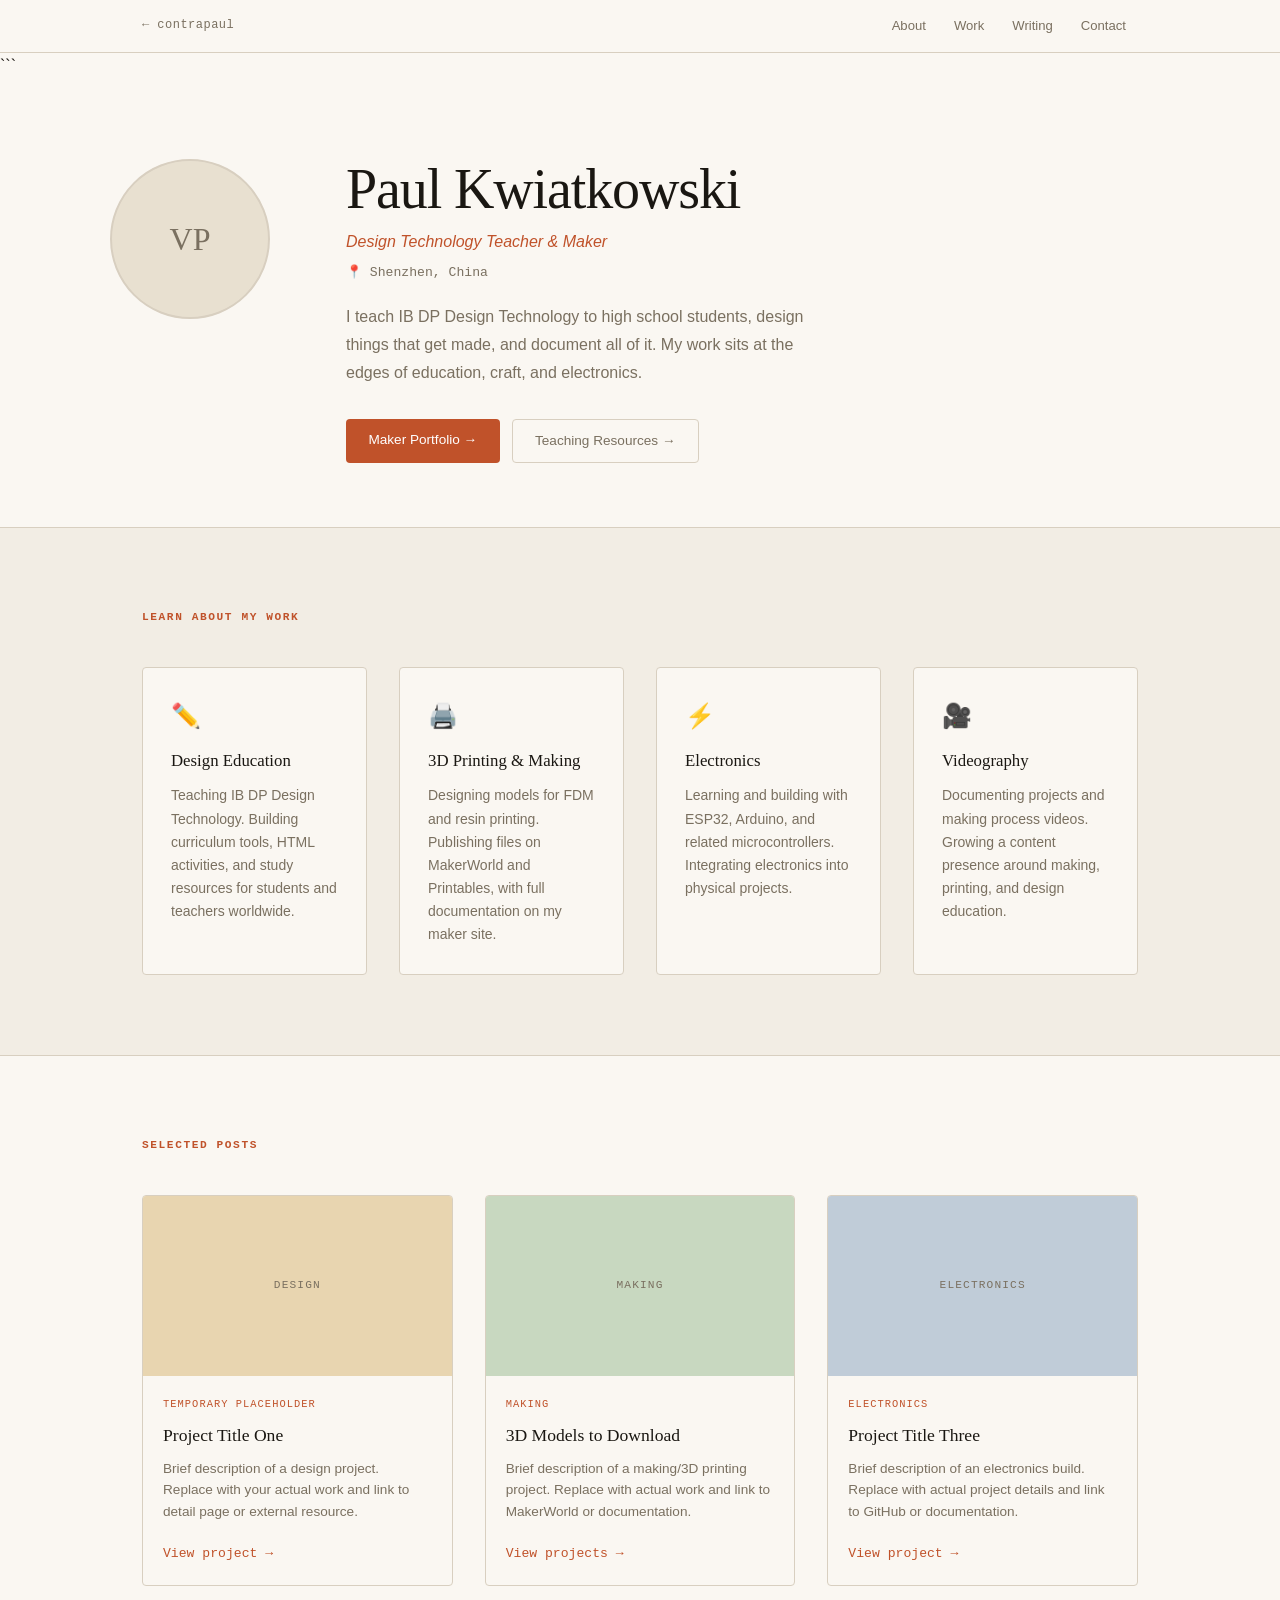
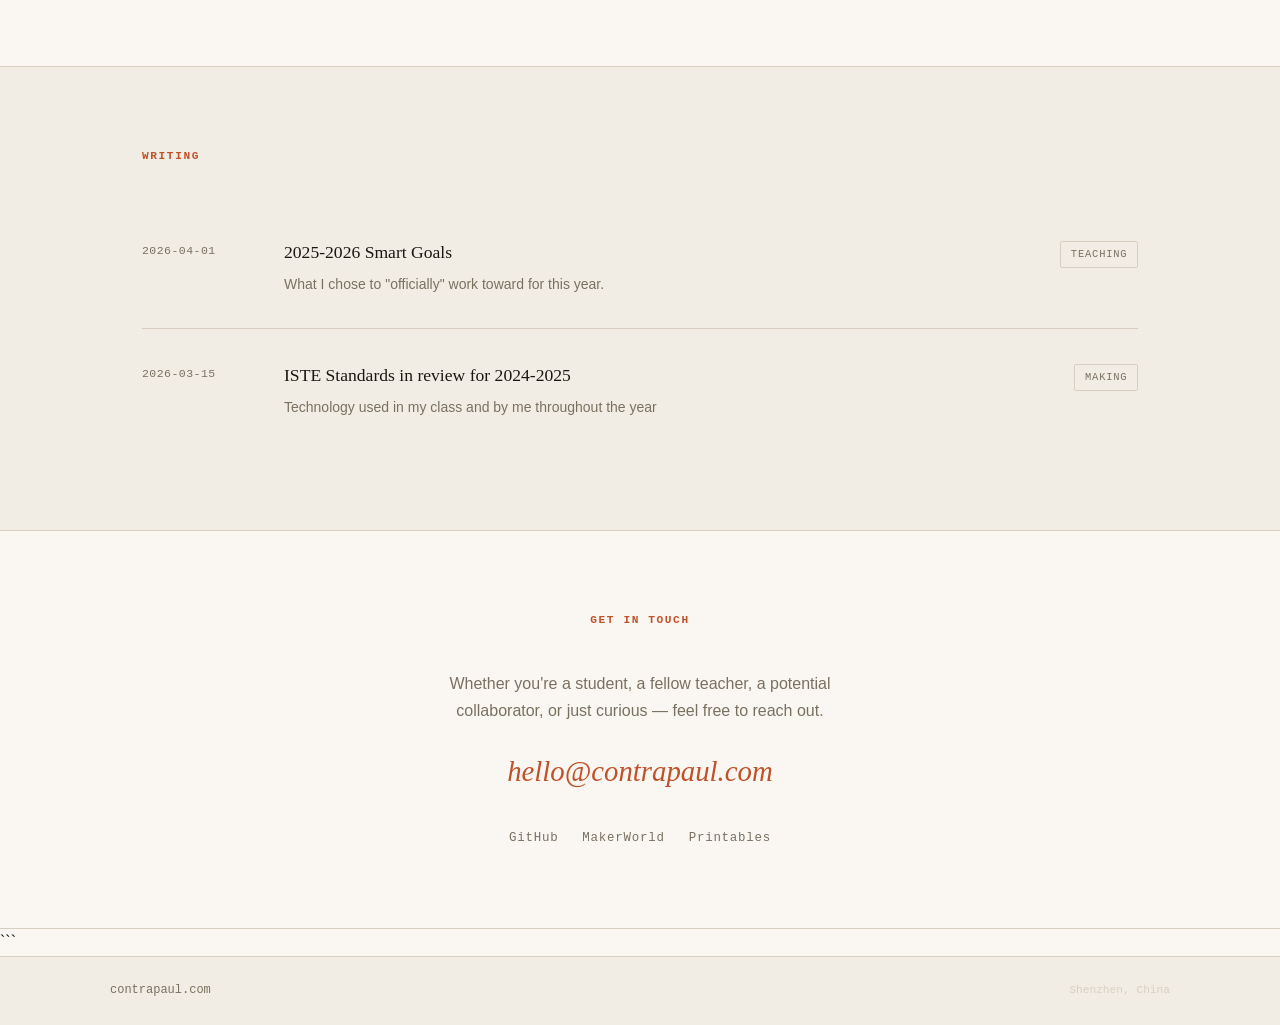
==== index.html @ 7c06db27 "Update index.html" ====
<!DOCTYPE html>
<html lang="en">
<head>
<meta charset="UTF-8">
<meta name="viewport" content="width=device-width, initial-scale=1.0">
<meta name="description" content="Paul Kwiatkowski — Design Technology teacher, designer, maker, and 3D printing creator based in Shenzhen.">
<title>Paul Kwiatkowski</title>
<link rel="stylesheet" href="style.css">
</head>
<body>
<header class="site-header">
<div class="header-inner">
<a href="https://contrapaul.com" class="back-link">← contrapaul</a>
<nav class="nav">
<a href="#about">About</a>
<a href="#work">Work</a>
<a href="#writing">Writing</a>
<a href="#contact">Contact</a>
</nav>
</div>
</header>
<main>
```
<!-- PROFILE HERO -->
<section class="hero">
<div class="hero-inner">
<div class="profile-block">
<div class="profile-image-wrap">
<div class="profile-image-placeholder" aria-label="Profile photo">VP</div>
</div>
<div class="profile-text">
<h1 class="name">Paul Kwiatkowski</h1>
<p class="tagline">Design Technology Teacher &amp; Maker</p>
<p class="location">📍 Shenzhen, China</p>
<p class="bio-short">
         I teach IB DP Design Technology to high school students, design things that get made,
         and document all of it. My work sits at the edges of education, craft, and electronics.
</p>
<div class="profile-links">
<a href="https://contrapaul.com/make" class="btn-primary">Maker Portfolio →</a>
<a href="https://contrapaul.com/edu" class="btn-secondary">Teaching Resources →</a>
</div>
</div>
</div>
</div>
</section>
<!-- DISCIPLINES -->
<section class="disciplines" id="about">
<div class="section-inner">
<h2 class="section-label">Learn about my work</h2>
<div class="disciplines-grid">
<div class="discipline">
<div class="discipline-icon">✏️</div>
<h3>Design Education</h3>
<p>Teaching IB DP Design Technology. Building curriculum tools, HTML activities, and study resources for students and teachers worldwide.</p>
</div>
<div class="discipline">
<div class="discipline-icon">🖨️</div>
<h3>3D Printing & Making</h3>
<p>Designing models for FDM and resin printing. Publishing files on MakerWorld and Printables, with full documentation on my maker site.</p>
</div>
<div class="discipline">
<div class="discipline-icon">⚡</div>
<h3>Electronics</h3>
<p>Learning and building with ESP32, Arduino, and related microcontrollers. Integrating electronics into physical projects.</p>
</div>
<div class="discipline">
<div class="discipline-icon">🎥</div>
<h3>Videography</h3>
<p>Documenting projects and making process videos. Growing a content presence around making, printing, and design education.</p>
</div>
</div>
</div>
</section>
<!-- SELECTED WORK -->
<section class="work" id="work">
<div class="section-inner">
<h2 class="section-label">Selected Posts</h2>
<div class="work-grid">
<article class="work-card">
<div class="work-card-img placeholder-img" style="--c:#e8d5b0">Design</div>
<div class="work-card-body">
<span class="work-tag">Temporary Placeholder</span>
<h3>Project Title One</h3>
<p>Brief description of a design project. Replace with your actual work and link to detail page or external resource.</p>
<a href="#" class="work-link">View project →</a>
</div>
</article>
<article class="work-card">
<div class="work-card-img placeholder-img" style="--c:#c8d8c0">Making</div>
<div class="work-card-body">
<span class="work-tag">Making</span>
<h3>3D Models to Download</h3>
<p>Brief description of a making/3D printing project. Replace with actual work and link to MakerWorld or documentation.</p>
<a href="https://makerworld.com/en/@Contrapaul/upload" class="work-link">View projects →</a>
</div>
</article>
<article class="work-card">
<div class="work-card-img placeholder-img" style="--c:#c0ccd8">Electronics</div>
<div class="work-card-body">
<span class="work-tag">Electronics</span>
<h3>Project Title Three</h3>
<p>Brief description of an electronics build. Replace with actual project details and link to GitHub or documentation.</p>
<a href="#" class="work-link">View project →</a>
</div>
</article>
</div>
</div>
</section>
<!-- WRITING / BLOG -->
<section class="writing" id="writing">
<div class="section-inner">
<h2 class="section-label">Writing</h2>
<div class="writing-list">
<article class="post-row">
<time class="post-date">2026-04-01</time>
<div class="post-body">
<h3><a href="#">2025-2026 Smart Goals</a></h3>
<p>What I chose to "officially" work toward for this year.</p>
</div>
<span class="post-tag">Teaching</span>
</article>
<article class="post-row">
<time class="post-date">2026-03-15</time>
<div class="post-body">
<h3><a href="https://blog.contrapaul.com/posts/ISTE-standards-2024-2025">ISTE Standards in review for 2024-2025</a></h3>
<p>Technology used in my class and by me throughout the year</p>
</div>
<span class="post-tag">Making</span>
</article>
</div>
</div>
</section>
<!-- CONTACT -->
<section class="contact" id="contact">
<div class="section-inner contact-inner">
<h2 class="section-label">Get in Touch</h2>
<p class="contact-text">
     Whether you're a student, a fellow teacher, a potential collaborator, or just curious — feel free to reach out.
</p>
<a href="mailto:hello@contrapaul.com" class="contact-email">hello@contrapaul.com</a>
<div class="contact-links">
<a href="https://github.com/contrapaul/" target="_blank" rel="noopener">GitHub</a>
<a href="https://makerworld.com/en/@Contrapaul/upload" target="_blank" rel="noopener">MakerWorld</a>
<a href="https://www.printables.com/@Contrapaul/models" target="_blank" rel="noopener">Printables</a>
</div>
</div>
</section>
```
</main>
<footer class="site-footer">
<div class="footer-inner">
<a href="https://contrapaul.com" class="footer-home">contrapaul.com</a>
<span class="footer-copy">Shenzhen, China</span>
</div>
</footer>
</body>
</html>
---- style.css ----
/* ============================================
   contrapaul.com — portfolio/about
   Warm editorial light theme. Serif-led.
   ============================================ */

:root {
  --bg:          #faf7f2;
  --surface:     #f2ede4;
  --surface-2:   #e8e0d0;
  --border:      #d8cfc0;
  --text:        #1a1712;
  --muted:       #7a7060;
  --accent:      #c0522a;   /* terracotta */
  --accent-light:#f0e0d8;
  --font-display: Georgia, "Times New Roman", serif;
  --font-body:    "Helvetica Neue", Helvetica, Arial, sans-serif;
  --font-mono:    "Courier New", Courier, monospace;
  --max-w:        1060px;
  --radius:       4px;
  --transition:   180ms ease;
}

*, *::before, *::after { box-sizing: border-box; margin: 0; padding: 0; }

html { font-size: 16px; scroll-behavior: smooth; background: var(--bg); color: var(--text); }

body {
  font-family: var(--font-body);
  line-height: 1.65;
  -webkit-font-smoothing: antialiased;
  display: flex;
  flex-direction: column;
  min-height: 100vh;
}

a { color: var(--accent); text-decoration: none; }
a:hover { text-decoration: underline; }
img { display: block; max-width: 100%; }
main { flex: 1; }

/* --- HEADER --- */
.site-header {
  border-bottom: 1px solid var(--border);
  background: rgba(250, 247, 242, 0.95);
  position: sticky;
  top: 0;
  z-index: 100;
  backdrop-filter: blur(6px);
}

.header-inner {
  max-width: var(--max-w);
  margin: 0 auto;
  padding: 0 2rem;
  height: 52px;
  display: flex;
  align-items: center;
  justify-content: space-between;
}

.back-link {
  font-family: var(--font-mono);
  font-size: 0.75rem;
  color: var(--muted);
  letter-spacing: 0.04em;
  transition: color var(--transition);
}
.back-link:hover { color: var(--accent); text-decoration: none; }

.nav { display: flex; gap: 0.25rem; }
.nav a {
  font-size: 0.82rem;
  padding: 0.3rem 0.75rem;
  color: var(--muted);
  transition: color var(--transition);
  text-decoration: none;
}
.nav a:hover { color: var(--text); }

/* --- HERO / PROFILE --- */
.hero {
  padding: 5rem 2rem 4rem;
  border-bottom: 1px solid var(--border);
}

.hero-inner { max-width: var(--max-w); margin: 0 auto; }

.profile-block {
  display: grid;
  grid-template-columns: 180px 1fr;
  gap: 3.5rem;
  align-items: start;
}

.profile-image-wrap {
  aspect-ratio: 1;
  width: 160px;
}

.profile-image-placeholder {
  width: 160px;
  height: 160px;
  background: var(--surface-2);
  border-radius: 50%;
  display: flex;
  align-items: center;
  justify-content: center;
  font-family: var(--font-display);
  font-size: 2rem;
  color: var(--muted);
  border: 2px solid var(--border);
  /* Replace this element with an <img> tag when you have a photo */
}

.name {
  font-family: var(--font-display);
  font-size: clamp(2.2rem, 5vw, 3.5rem);
  font-weight: 400;
  letter-spacing: -0.02em;
  line-height: 1.1;
  margin-bottom: 0.5rem;
}

.tagline {
  font-size: 1rem;
  color: var(--accent);
  margin-bottom: 0.4rem;
  font-style: italic;
}

.location {
  font-size: 0.82rem;
  color: var(--muted);
  margin-bottom: 1.25rem;
  font-family: var(--font-mono);
}

.bio-short {
  font-size: 1rem;
  color: var(--muted);
  max-width: 55ch;
  line-height: 1.75;
  margin-bottom: 2rem;
}

.profile-links { display: flex; gap: 0.75rem; flex-wrap: wrap; }

.btn-primary {
  display: inline-block;
  padding: 0.6rem 1.4rem;
  background: var(--accent);
  color: #fff;
  font-size: 0.85rem;
  border-radius: var(--radius);
  transition: background var(--transition);
  text-decoration: none;
}
.btn-primary:hover { background: #a04020; text-decoration: none; }

.btn-secondary {
  display: inline-block;
  padding: 0.6rem 1.4rem;
  border: 1px solid var(--border);
  color: var(--muted);
  font-size: 0.85rem;
  border-radius: var(--radius);
  transition: border-color var(--transition), color var(--transition);
  text-decoration: none;
}
.btn-secondary:hover { border-color: var(--accent); color: var(--accent); text-decoration: none; }

/* --- SHARED SECTION STYLES --- */
.section-inner {
  max-width: var(--max-w);
  margin: 0 auto;
  padding: 5rem 2rem;
}

.section-label {
  font-family: var(--font-mono);
  font-size: 0.7rem;
  letter-spacing: 0.14em;
  text-transform: uppercase;
  color: var(--accent);
  margin-bottom: 2.5rem;
}

/* --- DISCIPLINES --- */
.disciplines { background: var(--surface); border-bottom: 1px solid var(--border); }

.disciplines-grid {
  display: grid;
  grid-template-columns: repeat(auto-fill, minmax(220px, 1fr));
  gap: 2rem;
}

.discipline {
  padding: 1.75rem;
  background: var(--bg);
  border: 1px solid var(--border);
  border-radius: var(--radius);
  transition: border-color var(--transition);
}
.discipline:hover { border-color: var(--accent); }

.discipline-icon { font-size: 1.5rem; margin-bottom: 0.75rem; }

.discipline h3 {
  font-family: var(--font-display);
  font-size: 1.05rem;
  font-weight: 400;
  margin-bottom: 0.6rem;
  color: var(--text);
}

.discipline p { font-size: 0.875rem; color: var(--muted); line-height: 1.65; }

/* --- WORK --- */
.work { border-bottom: 1px solid var(--border); }

.work-grid {
  display: grid;
  grid-template-columns: repeat(auto-fill, minmax(280px, 1fr));
  gap: 2rem;
}

.work-card {
  border: 1px solid var(--border);
  border-radius: var(--radius);
  overflow: hidden;
  transition: border-color var(--transition), transform var(--transition);
}
.work-card:hover { border-color: var(--accent); transform: translateY(-2px); }

.placeholder-img {
  height: 180px;
  background: var(--c, var(--surface));
  display: flex;
  align-items: center;
  justify-content: center;
  font-family: var(--font-mono);
  font-size: 0.7rem;
  letter-spacing: 0.1em;
  text-transform: uppercase;
  color: var(--muted);
  /* Replace with <img> when you have actual project images */
}

.work-card-body { padding: 1.25rem; }

.work-tag {
  font-family: var(--font-mono);
  font-size: 0.65rem;
  letter-spacing: 0.1em;
  text-transform: uppercase;
  color: var(--accent);
  display: block;
  margin-bottom: 0.5rem;
}

.work-card-body h3 {
  font-family: var(--font-display);
  font-size: 1.1rem;
  font-weight: 400;
  margin-bottom: 0.5rem;
}

.work-card-body p { font-size: 0.85rem; color: var(--muted); line-height: 1.6; margin-bottom: 1rem; }

.work-link {
  font-size: 0.82rem;
  color: var(--accent);
  font-family: var(--font-mono);
}

/* --- WRITING --- */
.writing { background: var(--surface); border-bottom: 1px solid var(--border); }

.writing-list { display: flex; flex-direction: column; gap: 0; }

.post-row {
  display: grid;
  grid-template-columns: 110px 1fr auto;
  gap: 2rem;
  align-items: start;
  padding: 2rem 0;
  border-bottom: 1px solid var(--border);
}
.post-row:last-child { border-bottom: none; }

.post-date {
  font-family: var(--font-mono);
  font-size: 0.72rem;
  color: var(--muted);
  letter-spacing: 0.04em;
  padding-top: 0.2rem;
}

.post-body h3 {
  font-family: var(--font-display);
  font-size: 1.1rem;
  font-weight: 400;
  margin-bottom: 0.4rem;
}
.post-body h3 a { color: var(--text); }
.post-body h3 a:hover { color: var(--accent); text-decoration: none; }

.post-body p { font-size: 0.875rem; color: var(--muted); line-height: 1.6; }

.post-tag {
  font-family: var(--font-mono);
  font-size: 0.65rem;
  letter-spacing: 0.08em;
  text-transform: uppercase;
  padding: 0.25rem 0.6rem;
  border: 1px solid var(--border);
  border-radius: 2px;
  color: var(--muted);
  white-space: nowrap;
  margin-top: 0.2rem;
}

/* --- CONTACT --- */
.contact { border-bottom: 1px solid var(--border); }
.contact-inner { text-align: center; }

.contact-text {
  font-size: 1rem;
  color: var(--muted);
  max-width: 50ch;
  margin: 0 auto 1.5rem;
  line-height: 1.7;
}

.contact-email {
  display: block;
  font-family: var(--font-display);
  font-size: clamp(1.2rem, 3vw, 1.8rem);
  color: var(--accent);
  margin-bottom: 2rem;
  font-style: italic;
}
.contact-email:hover { text-decoration: underline; }

.contact-links { display: flex; justify-content: center; gap: 1.5rem; }
.contact-links a {
  font-family: var(--font-mono);
  font-size: 0.78rem;
  letter-spacing: 0.06em;
  color: var(--muted);
  transition: color var(--transition);
  text-decoration: none;
}
.contact-links a:hover { color: var(--accent); }

/* --- FOOTER --- */
.site-footer {
  padding: 1.5rem 2rem;
  border-top: 1px solid var(--border);
  background: var(--surface);
}
.footer-inner {
  max-width: var(--max-w);
  margin: 0 auto;
  display: flex;
  justify-content: space-between;
  align-items: center;
}
.footer-home {
  font-family: var(--font-mono);
  font-size: 0.75rem;
  color: var(--muted);
  text-decoration: none;
}
.footer-home:hover { color: var(--accent); }
.footer-copy {
  font-family: var(--font-mono);
  font-size: 0.7rem;
  color: var(--border);
}

/* --- RESPONSIVE --- */
@media (max-width: 720px) {
  .profile-block { grid-template-columns: 1fr; gap: 2rem; }
  .profile-image-placeholder { width: 120px; height: 120px; }
  .post-row { grid-template-columns: 1fr; gap: 0.5rem; }
  .post-date { padding-top: 0; }
  .post-tag { display: none; }
}

@media (max-width: 480px) {
  .section-inner { padding: 3rem 1.25rem; }
  .hero { padding: 3rem 1.25rem 3rem; }
  .header-inner { padding: 0 1.25rem; }
  .nav a { padding: 0.3rem 0.4rem; font-size: 0.78rem; }
}
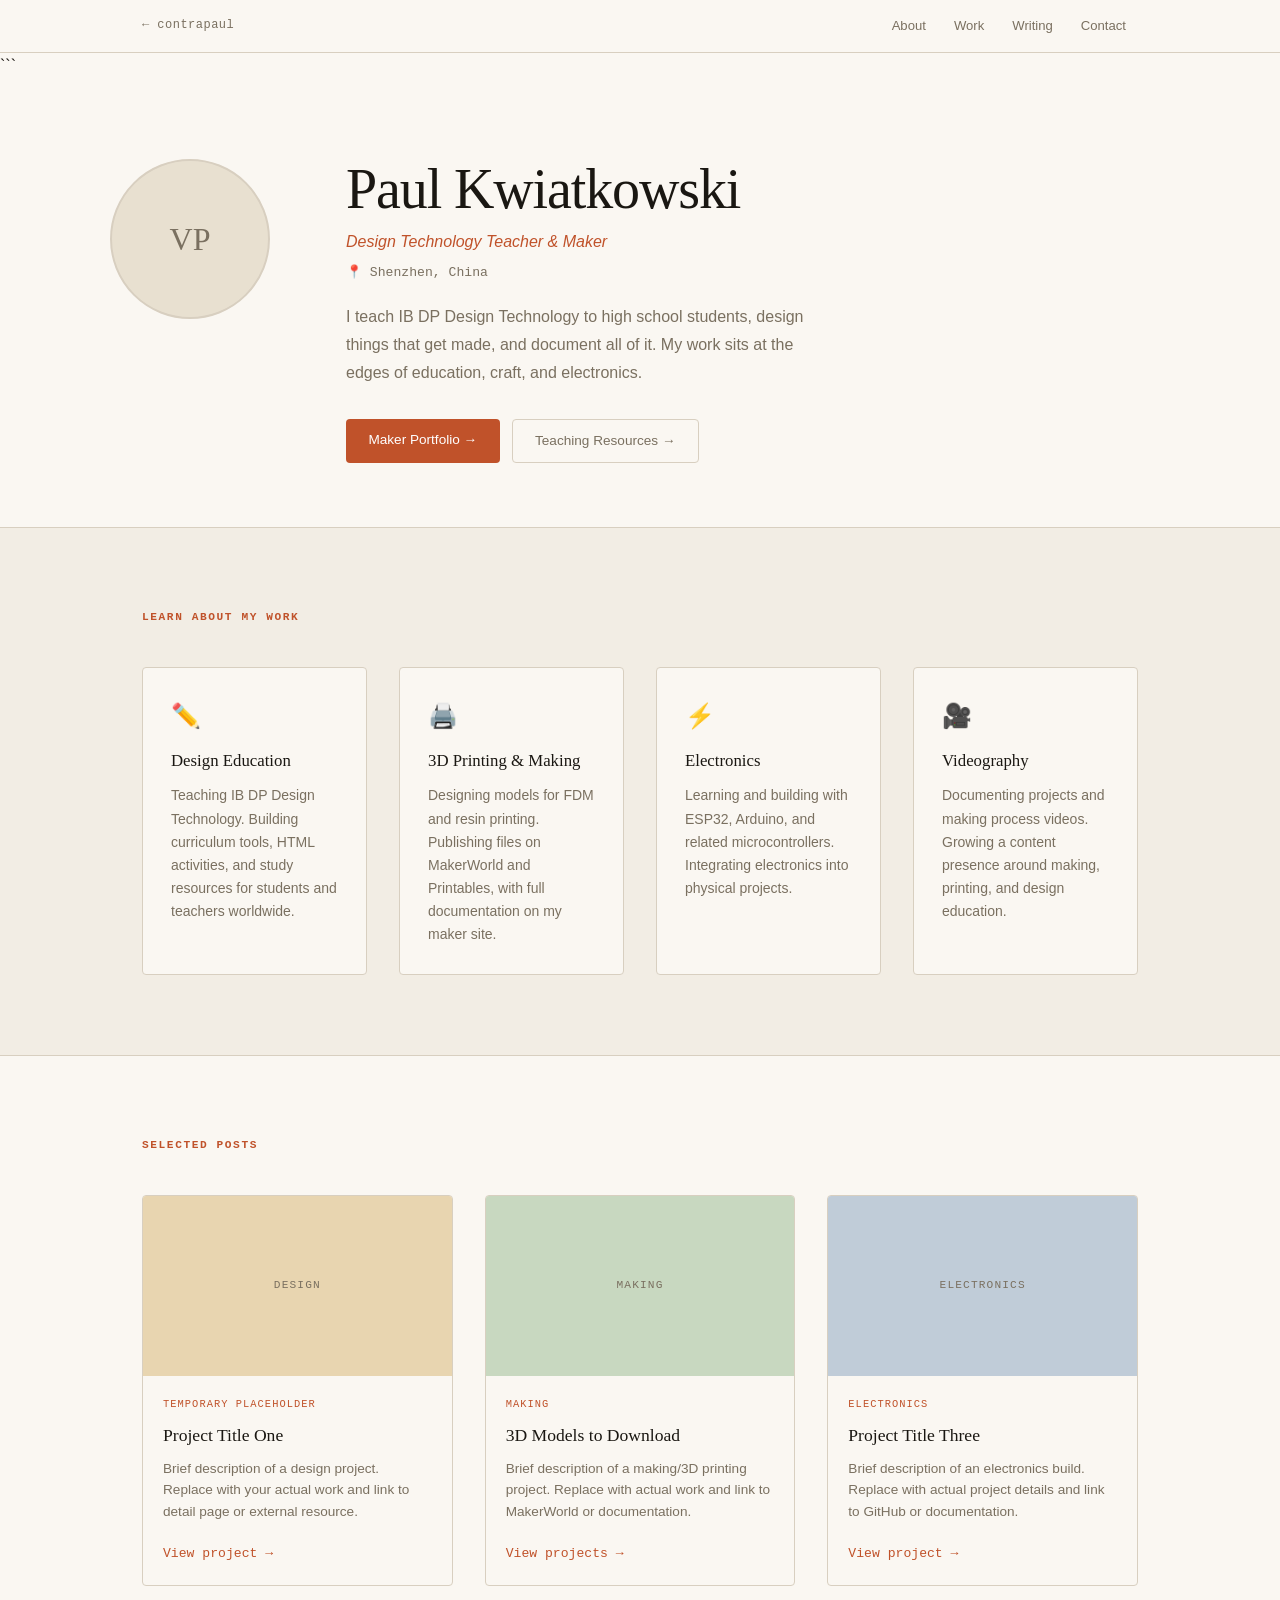
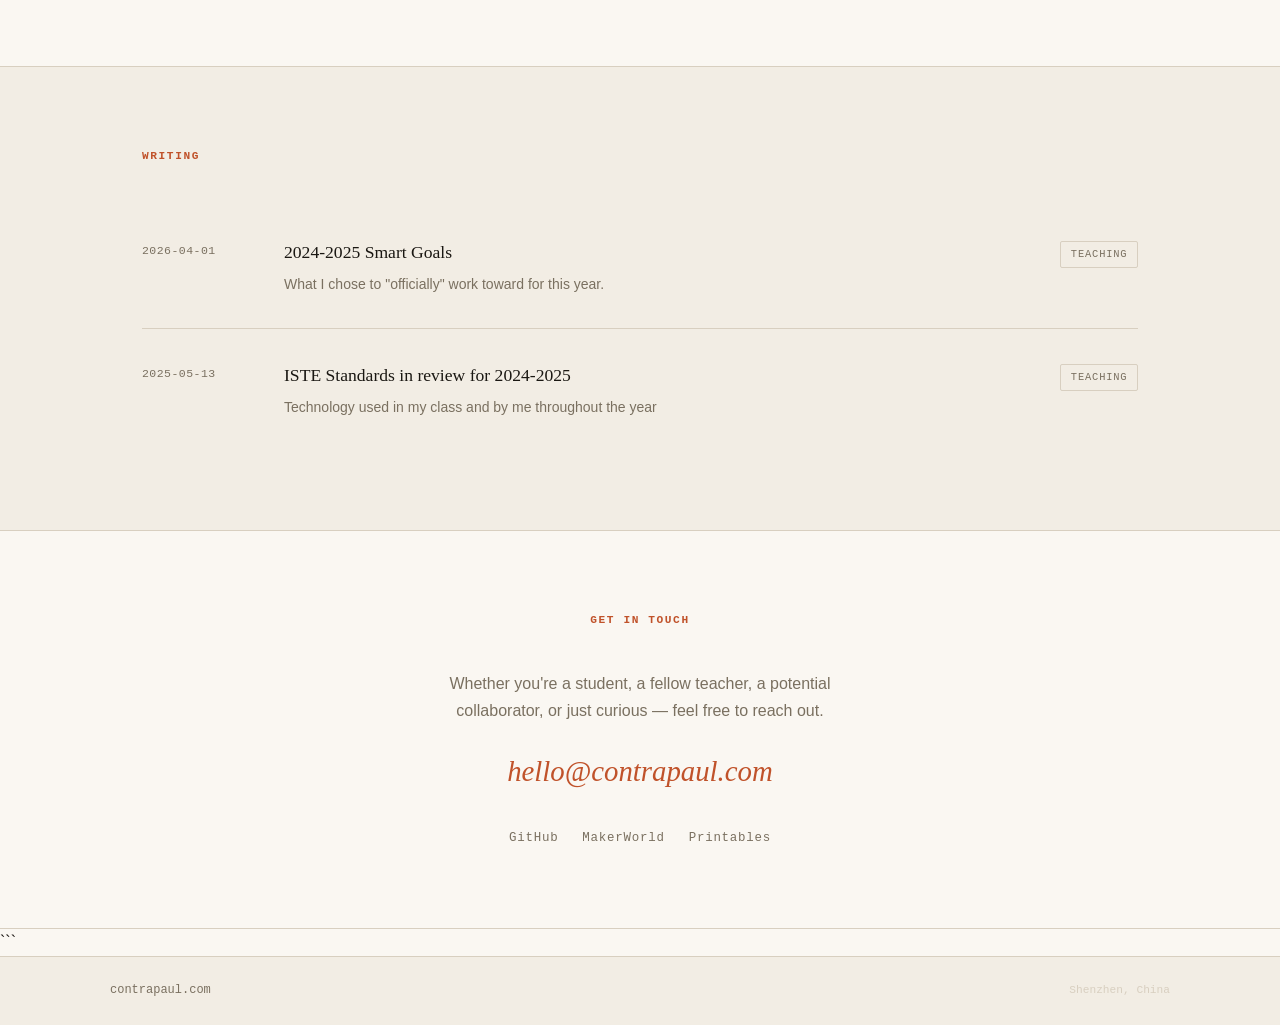
==== commit bc0ba505: "Update index.html" ====
--- a/index.html
+++ b/index.html
@@ -115,18 +115,18 @@
 <article class="post-row">
 <time class="post-date">2026-04-01</time>
 <div class="post-body">
-<h3><a href="#">2025-2026 Smart Goals</a></h3>
+<h3><a href="https://blog.contrapaul.com/posts/2024-2025-smart-goals">2024-2025 Smart Goals</a></h3>
 <p>What I chose to "officially" work toward for this year.</p>
 </div>
 <span class="post-tag">Teaching</span>
 </article>
 <article class="post-row">
-<time class="post-date">2026-03-15</time>
+<time class="post-date">2025-05-13</time>
 <div class="post-body">
 <h3><a href="https://blog.contrapaul.com/posts/ISTE-standards-2024-2025">ISTE Standards in review for 2024-2025</a></h3>
 <p>Technology used in my class and by me throughout the year</p>
 </div>
-<span class="post-tag">Making</span>
+<span class="post-tag">Teaching</span>
 </article>
 </div>
 </div>
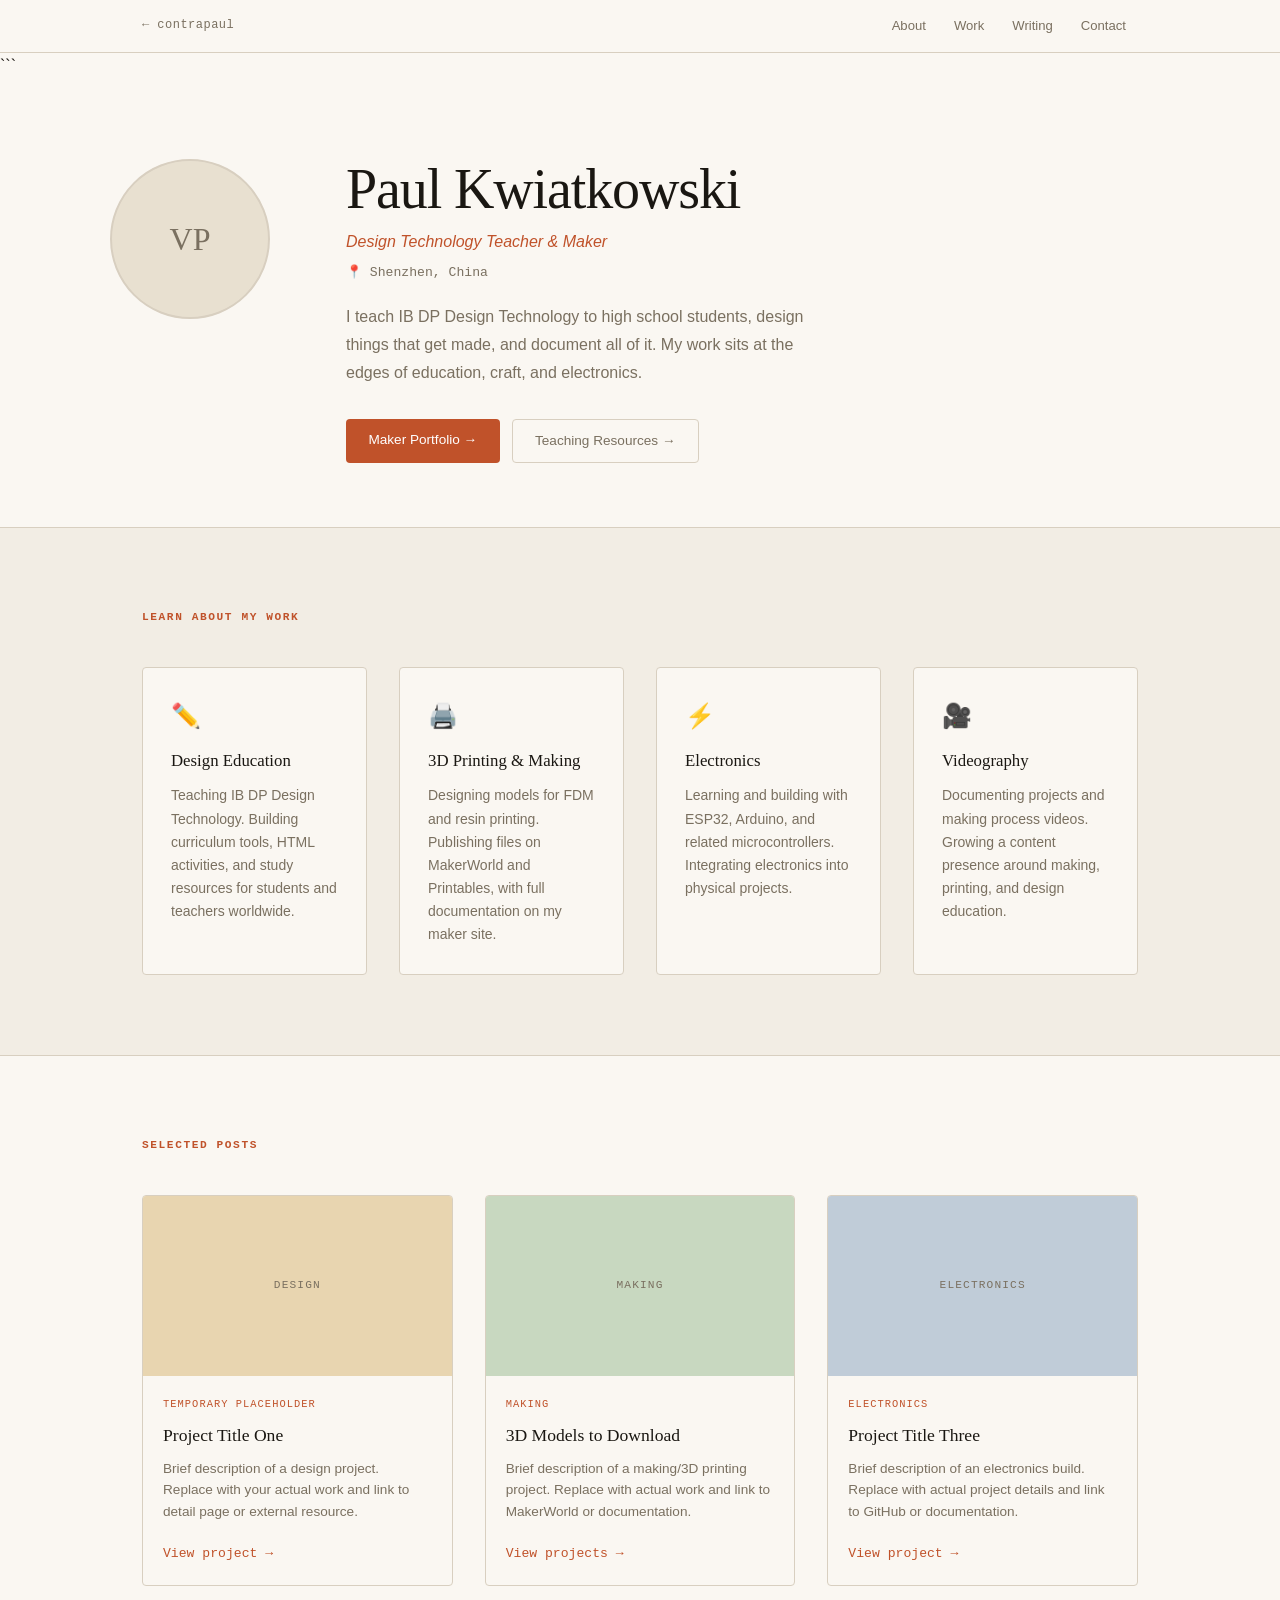
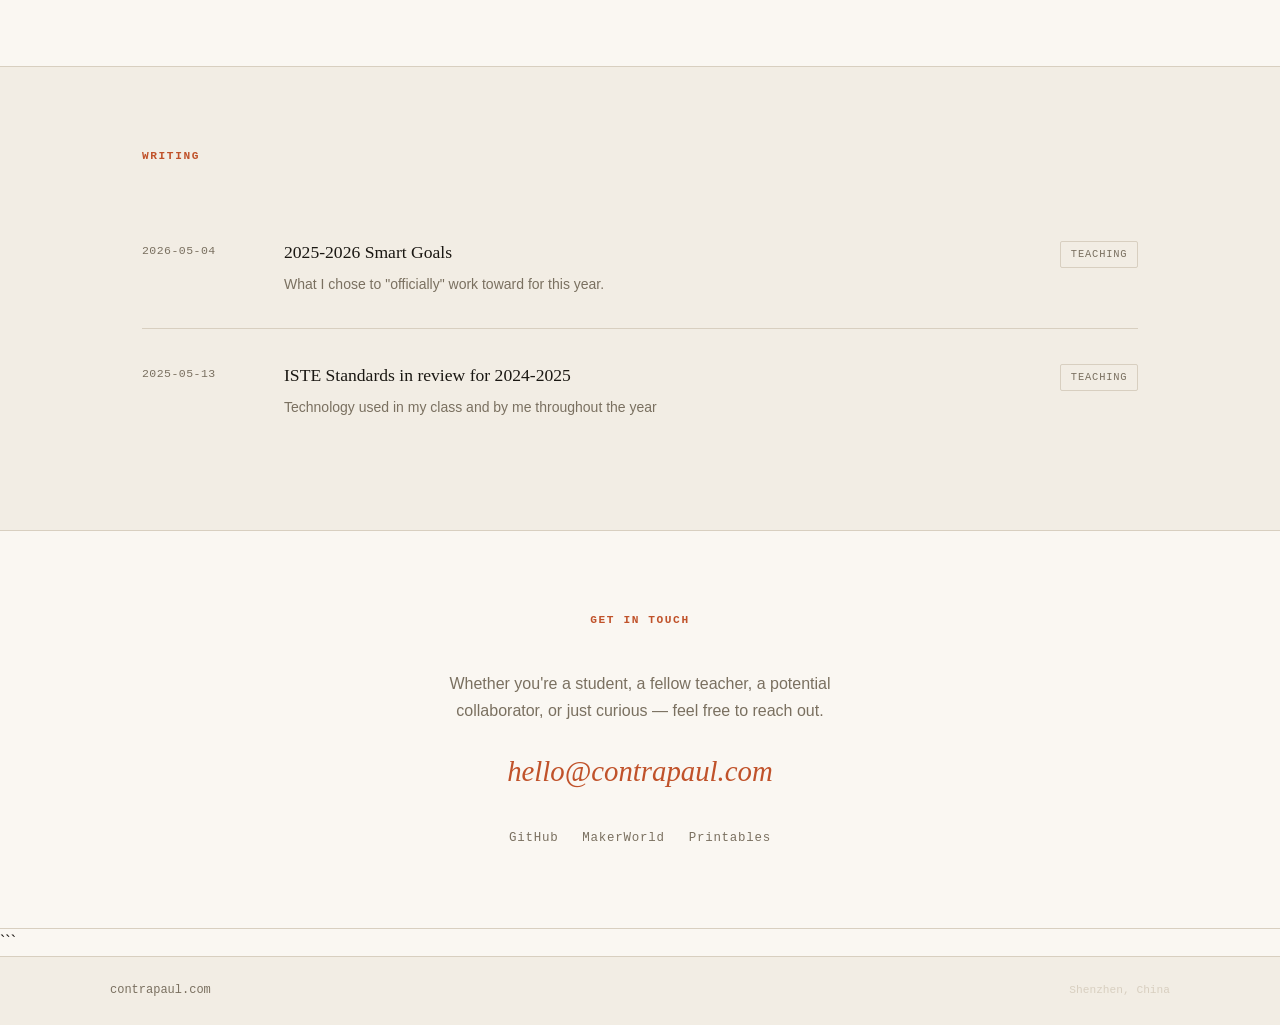
==== commit f44f587e: "Update index.html" ====
--- a/index.html
+++ b/index.html
@@ -113,9 +113,9 @@
 <h2 class="section-label">Writing</h2>
 <div class="writing-list">
 <article class="post-row">
-<time class="post-date">2026-04-01</time>
+<time class="post-date">2026-05-04</time>
 <div class="post-body">
-<h3><a href="https://blog.contrapaul.com/posts/2024-2025-smart-goals">2024-2025 Smart Goals</a></h3>
+<h3><a href="https://blog.contrapaul.com/posts/2025-2026-goals">2025-2026 Smart Goals</a></h3>
 <p>What I chose to "officially" work toward for this year.</p>
 </div>
 <span class="post-tag">Teaching</span>
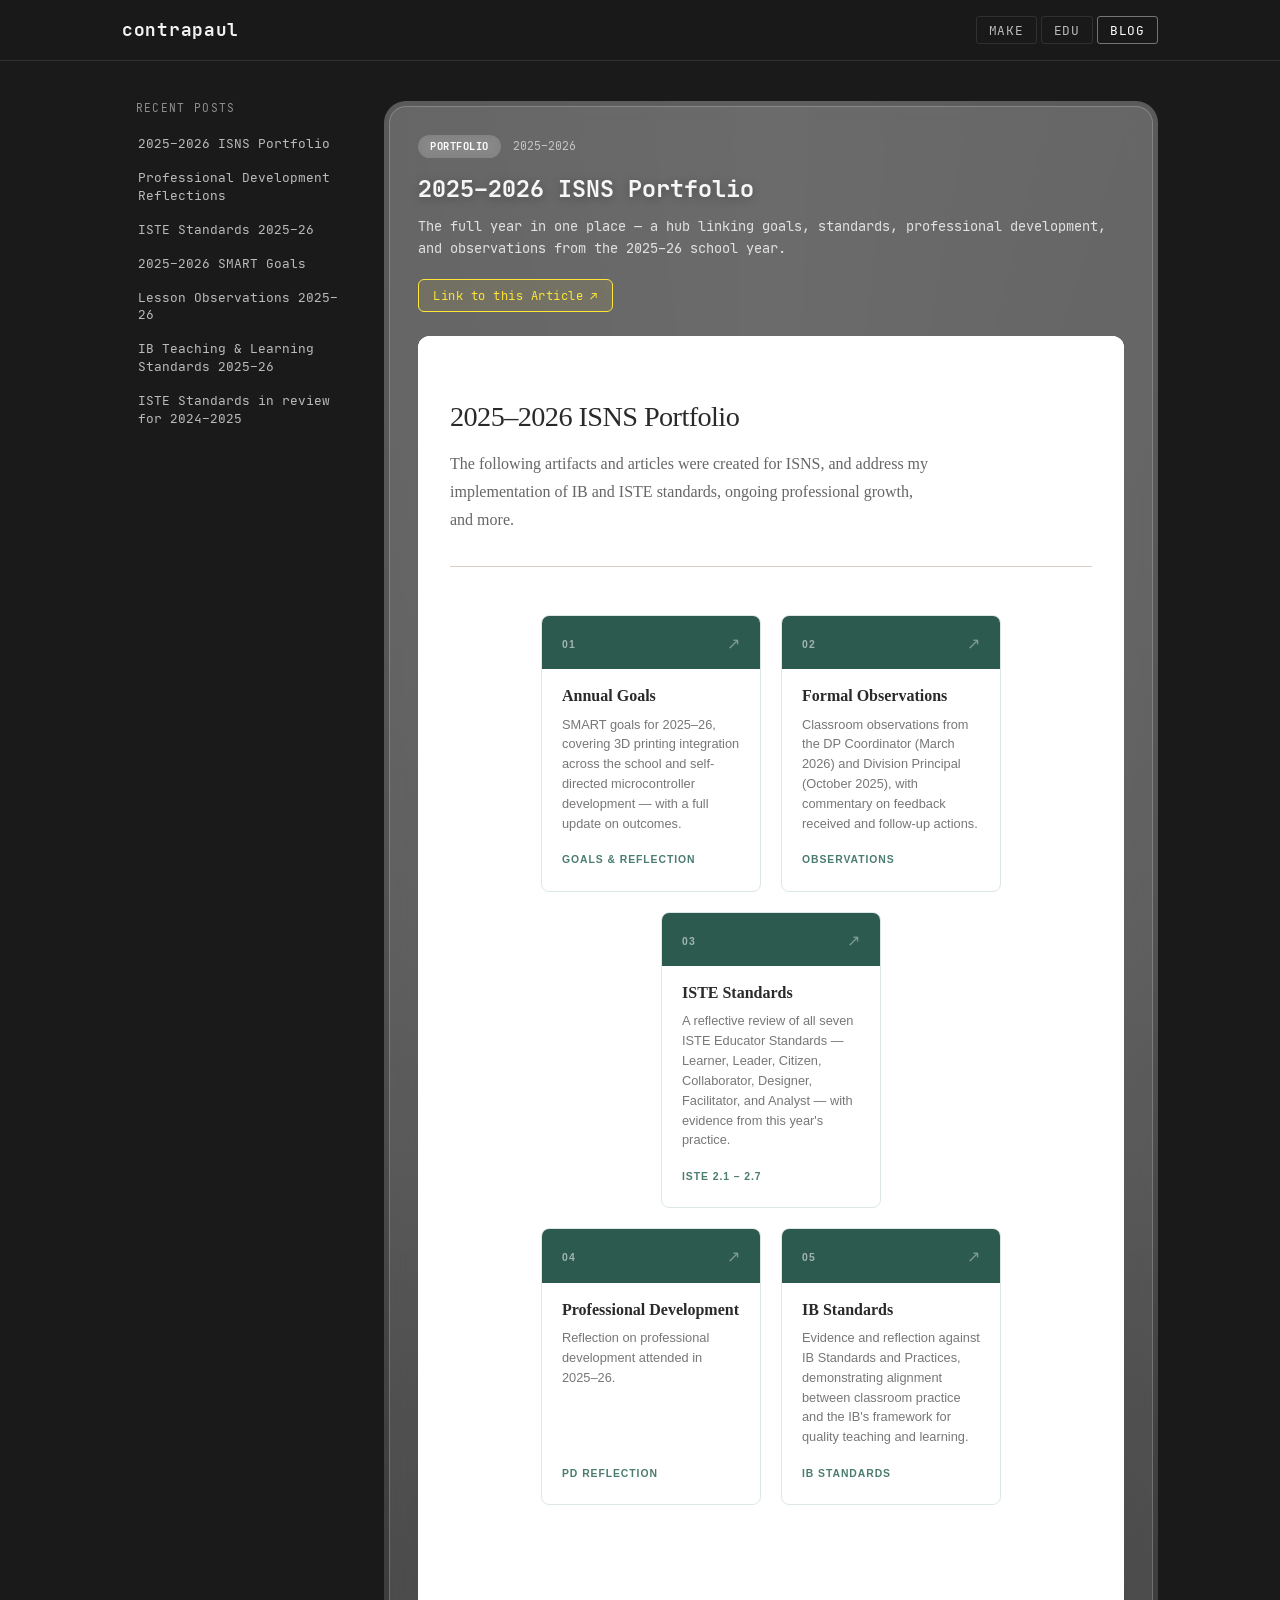
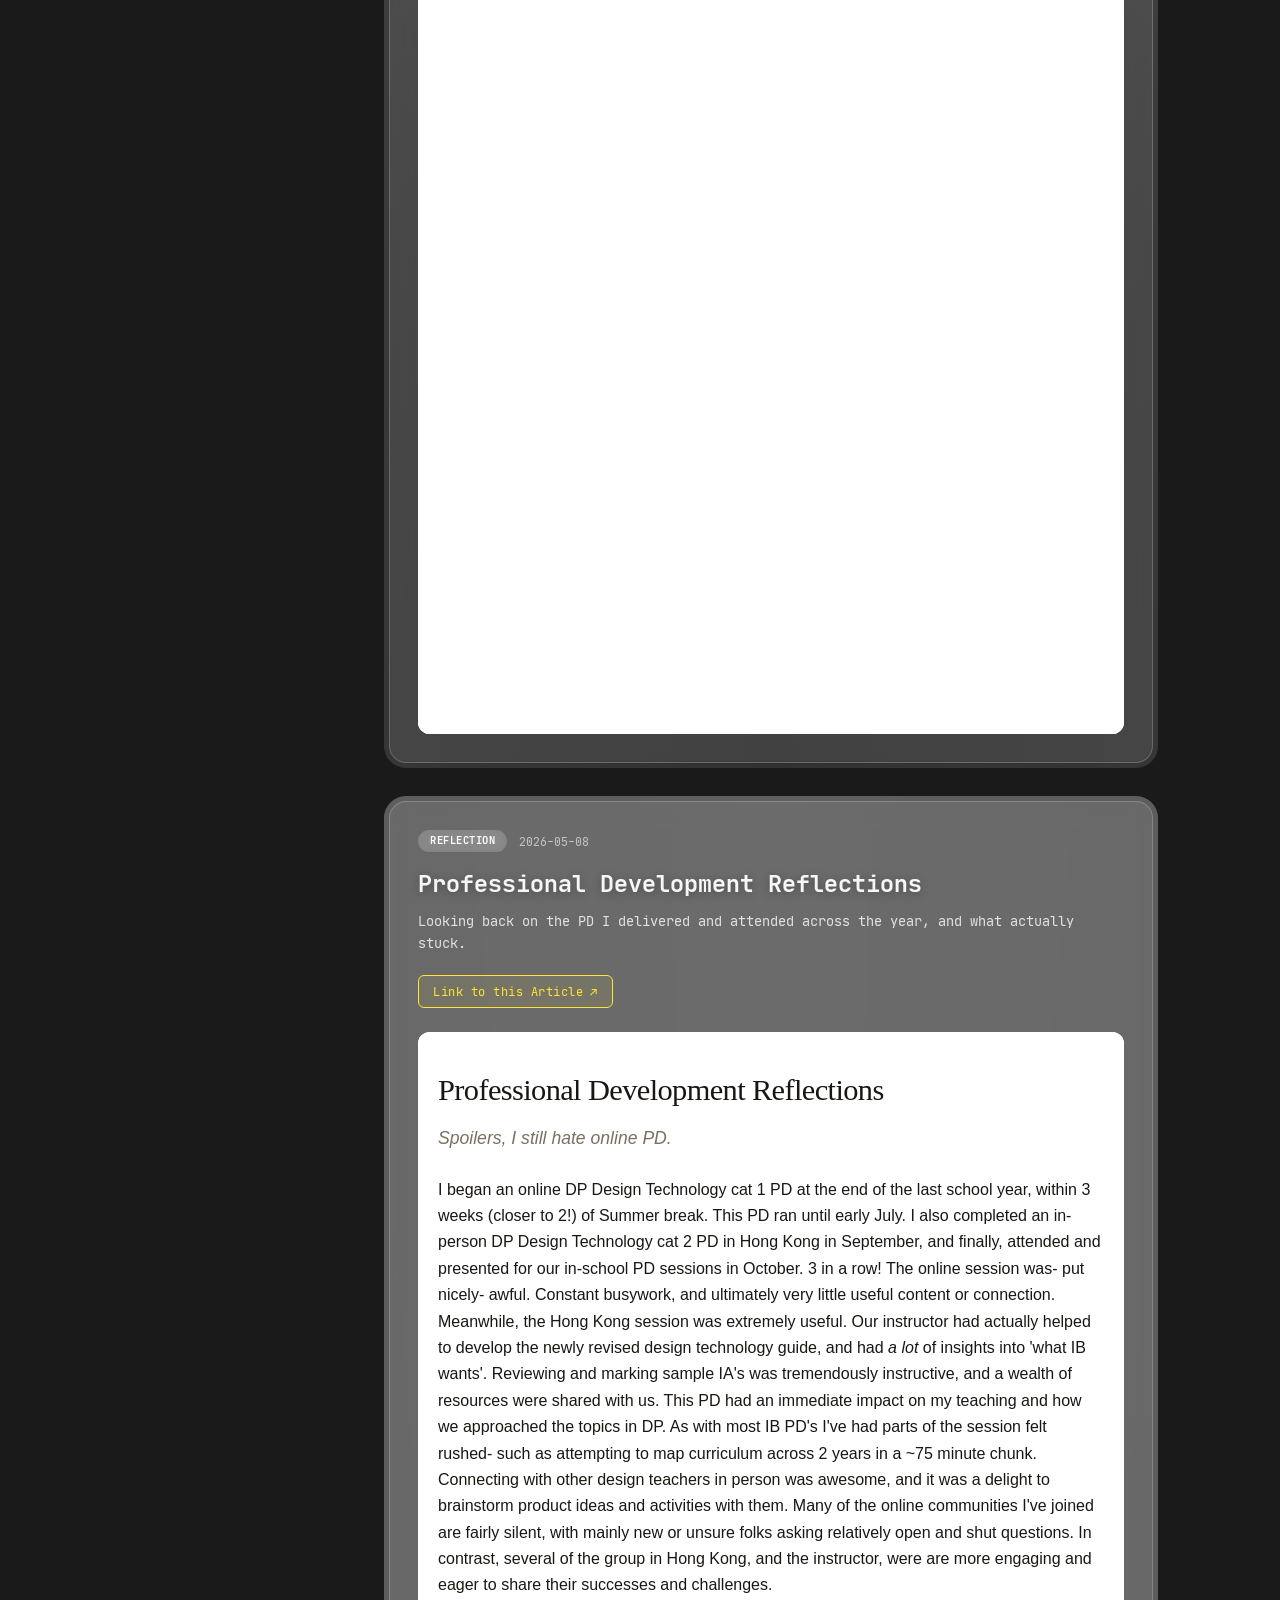
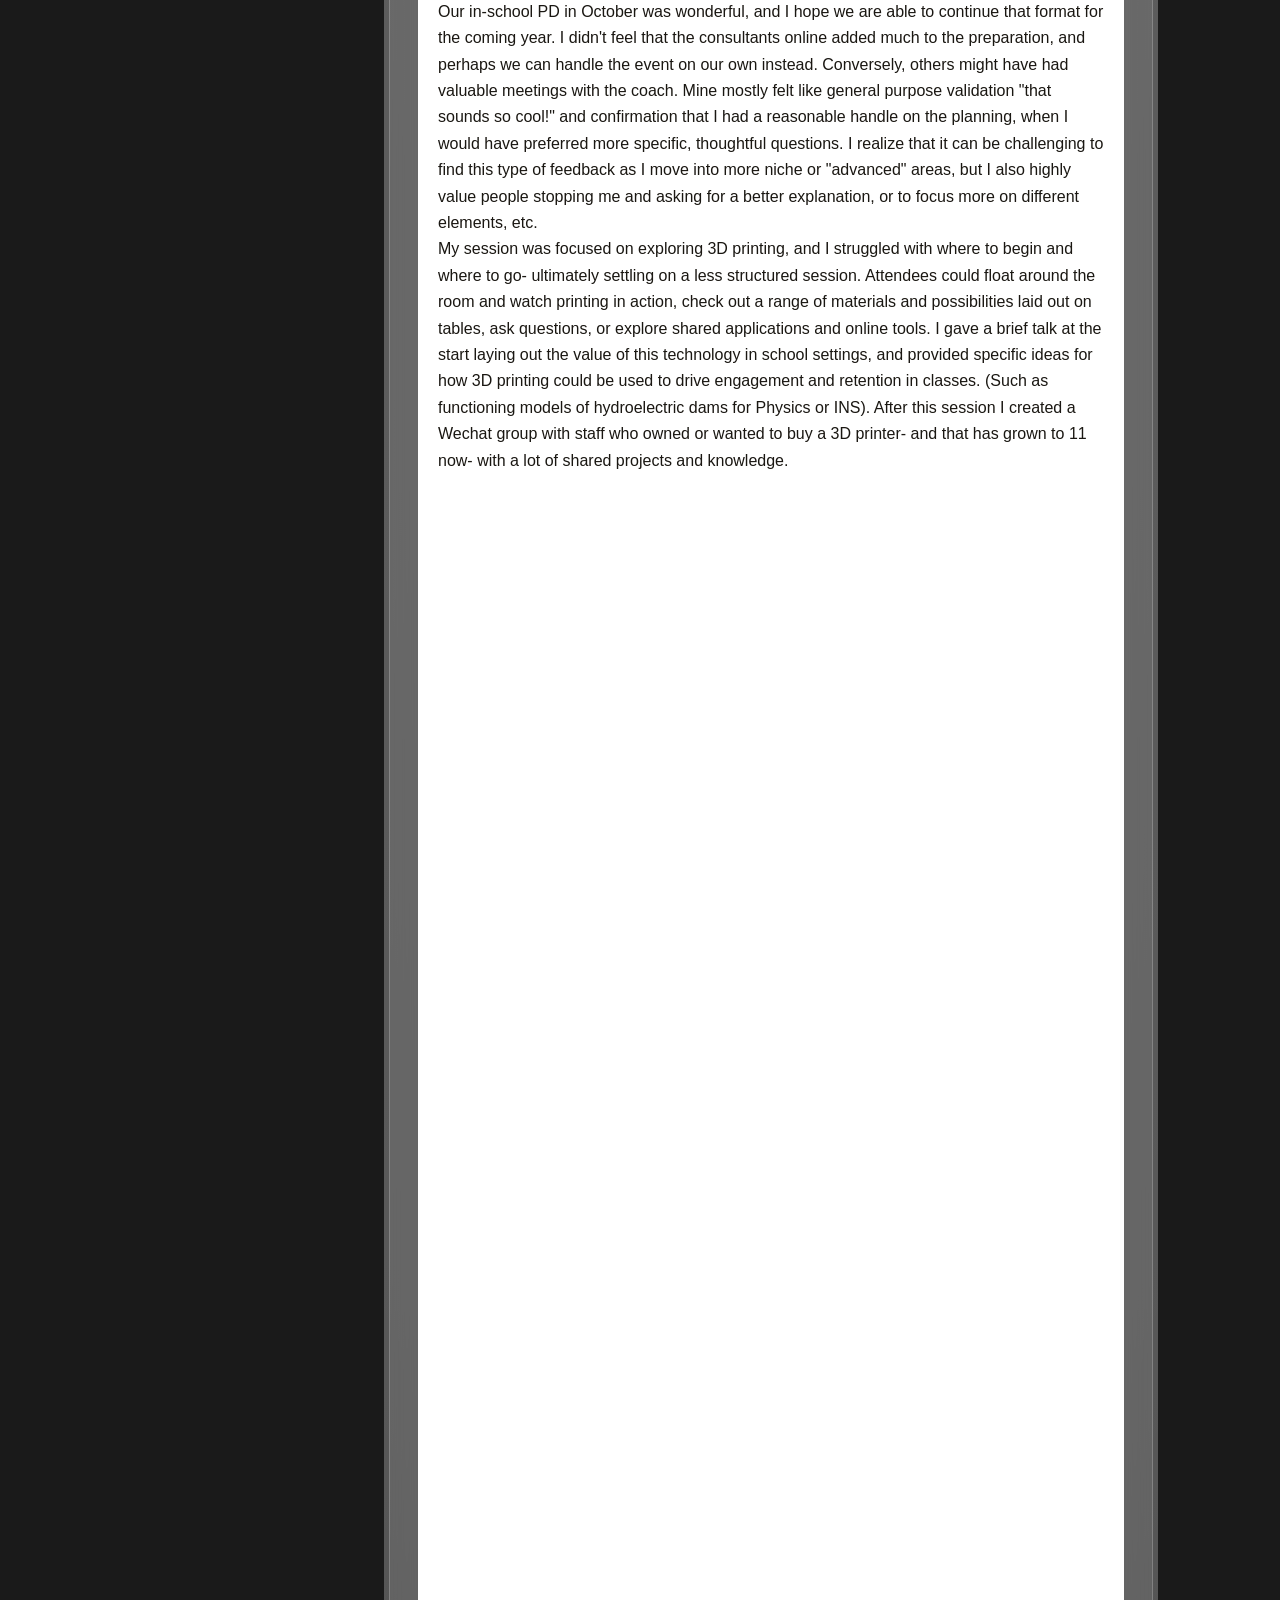
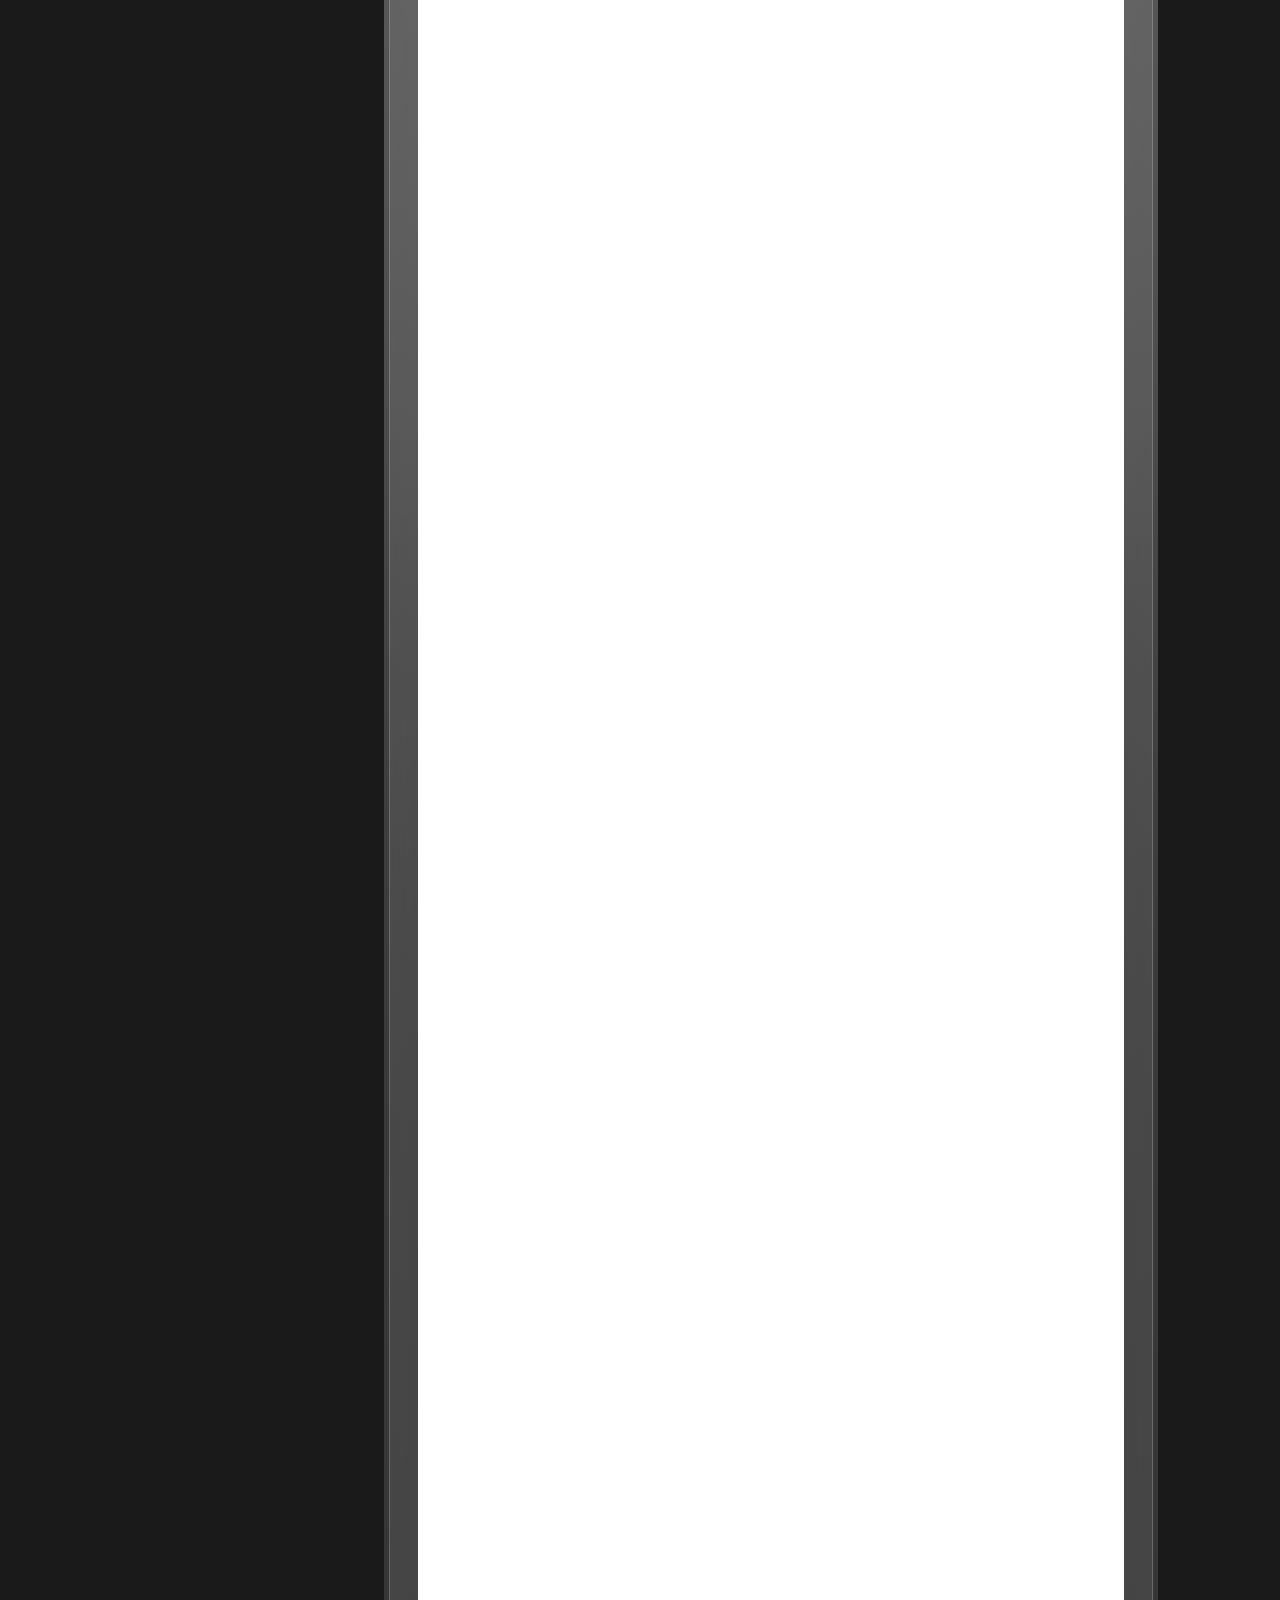
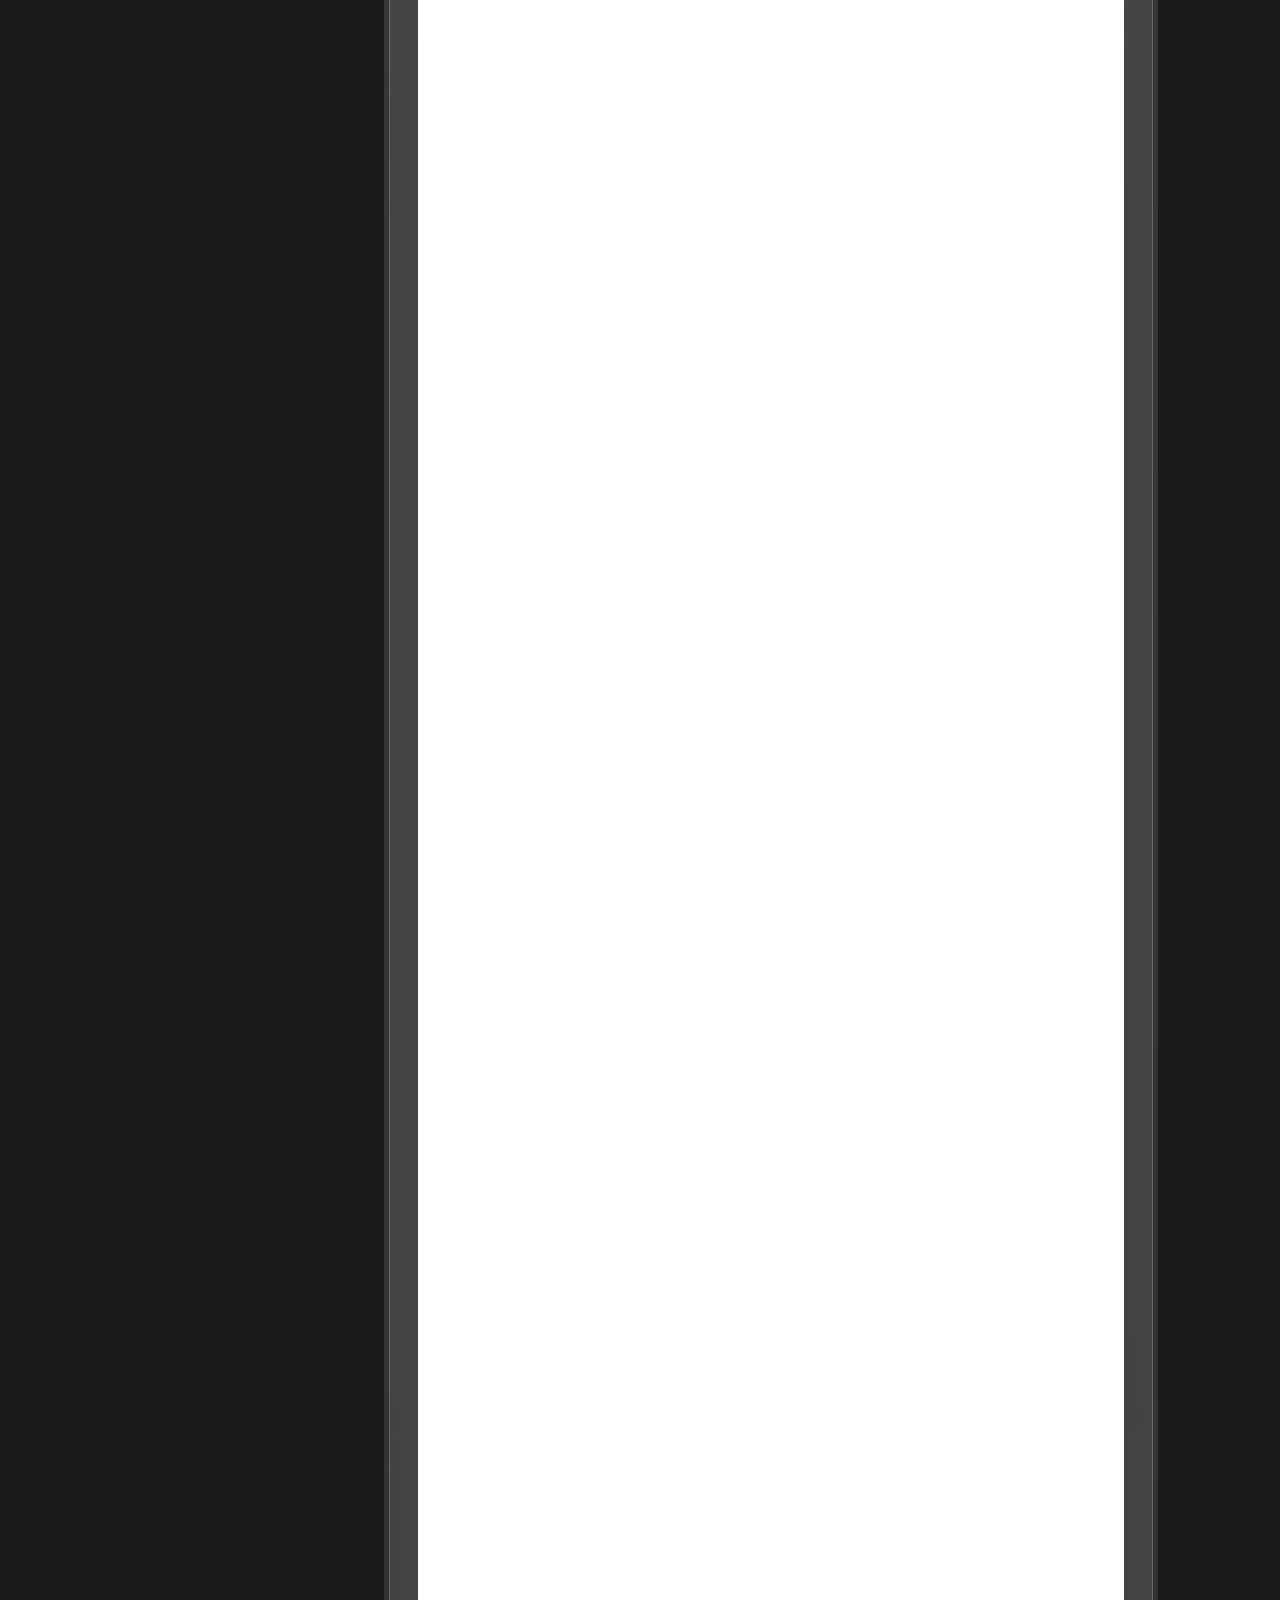
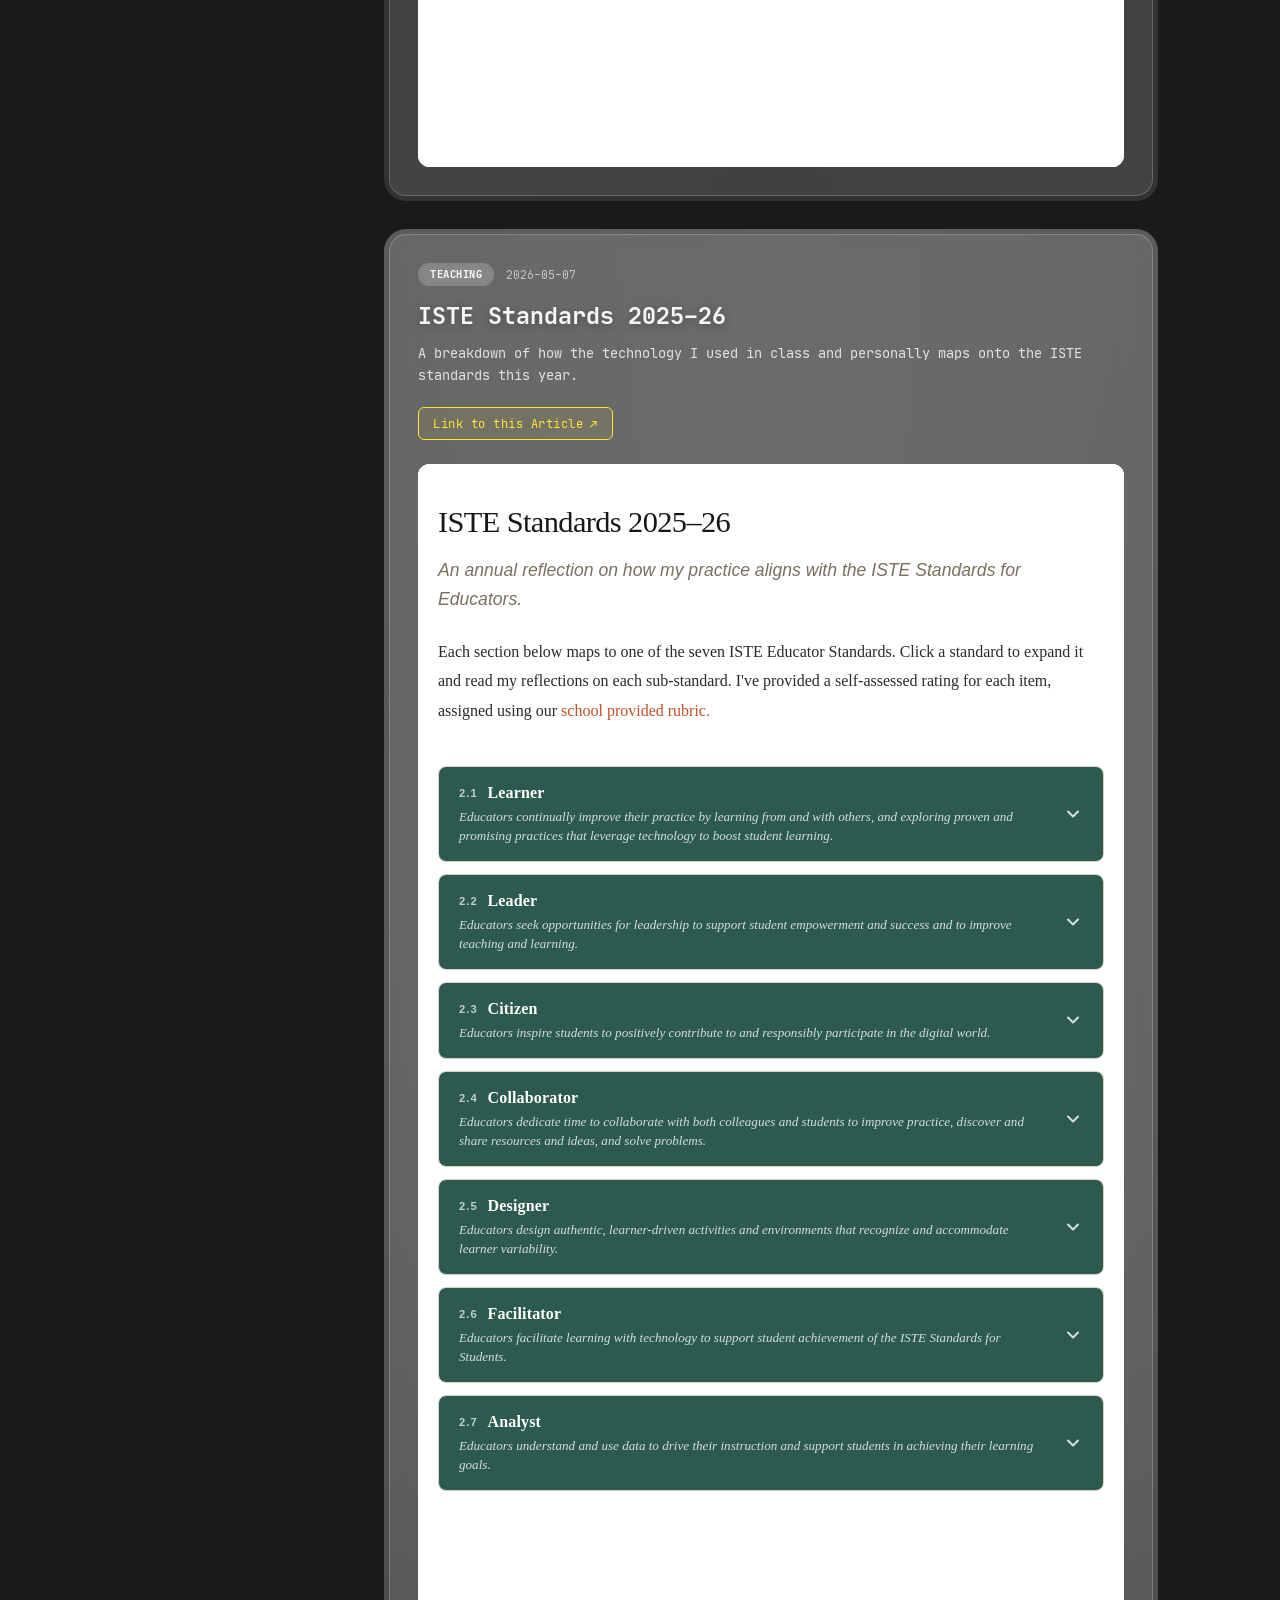
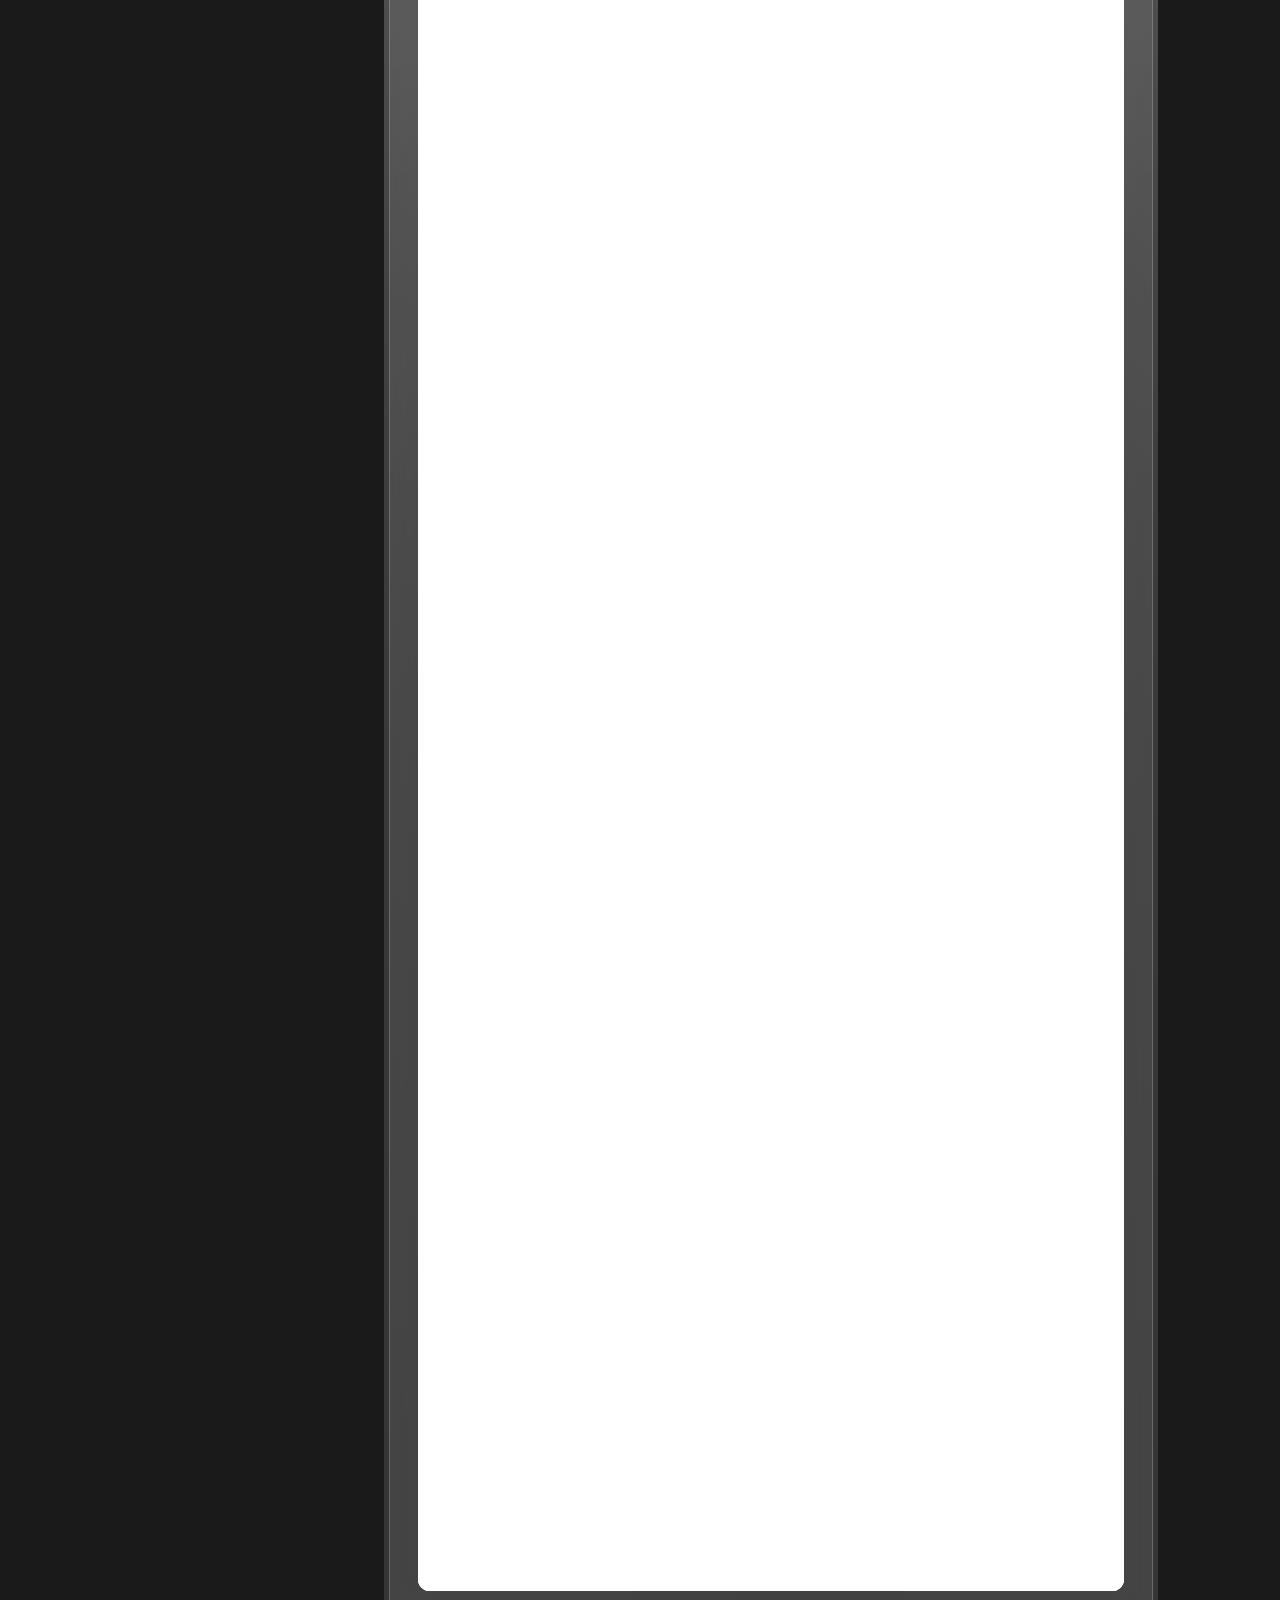
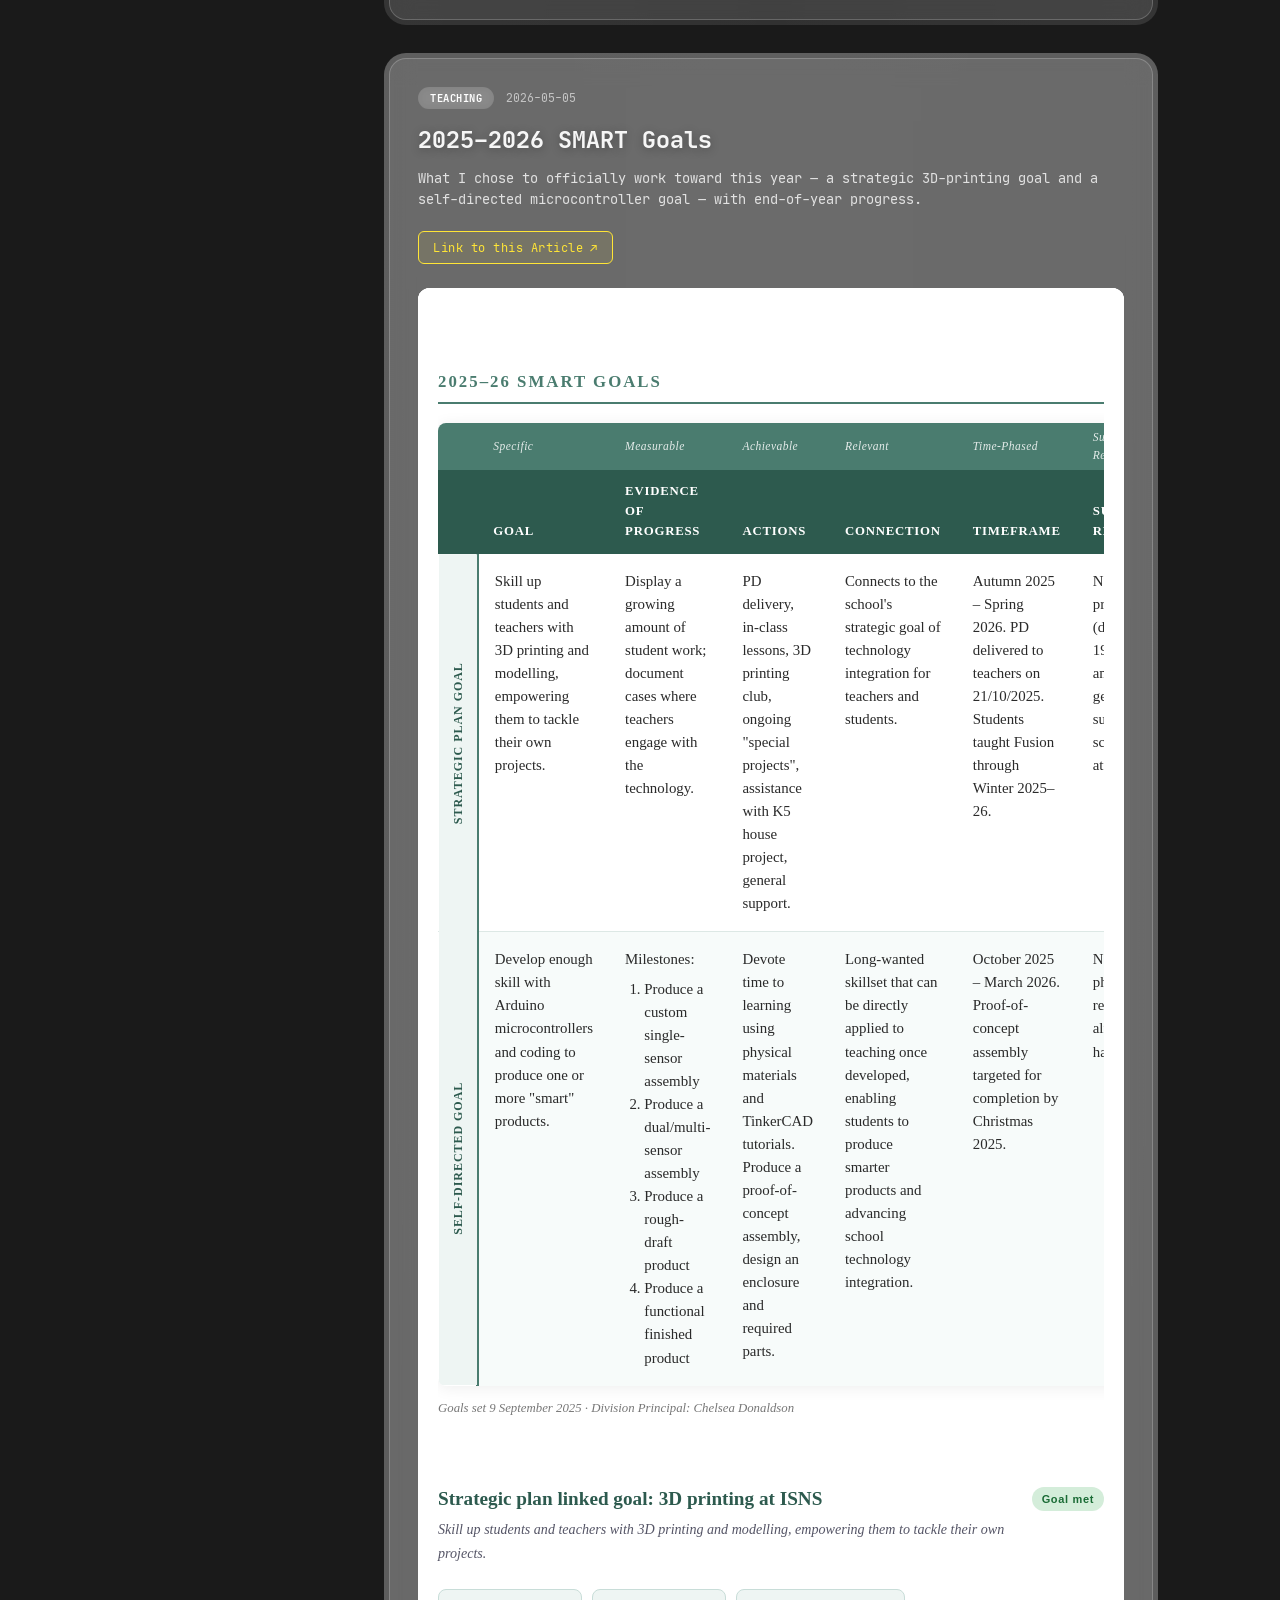
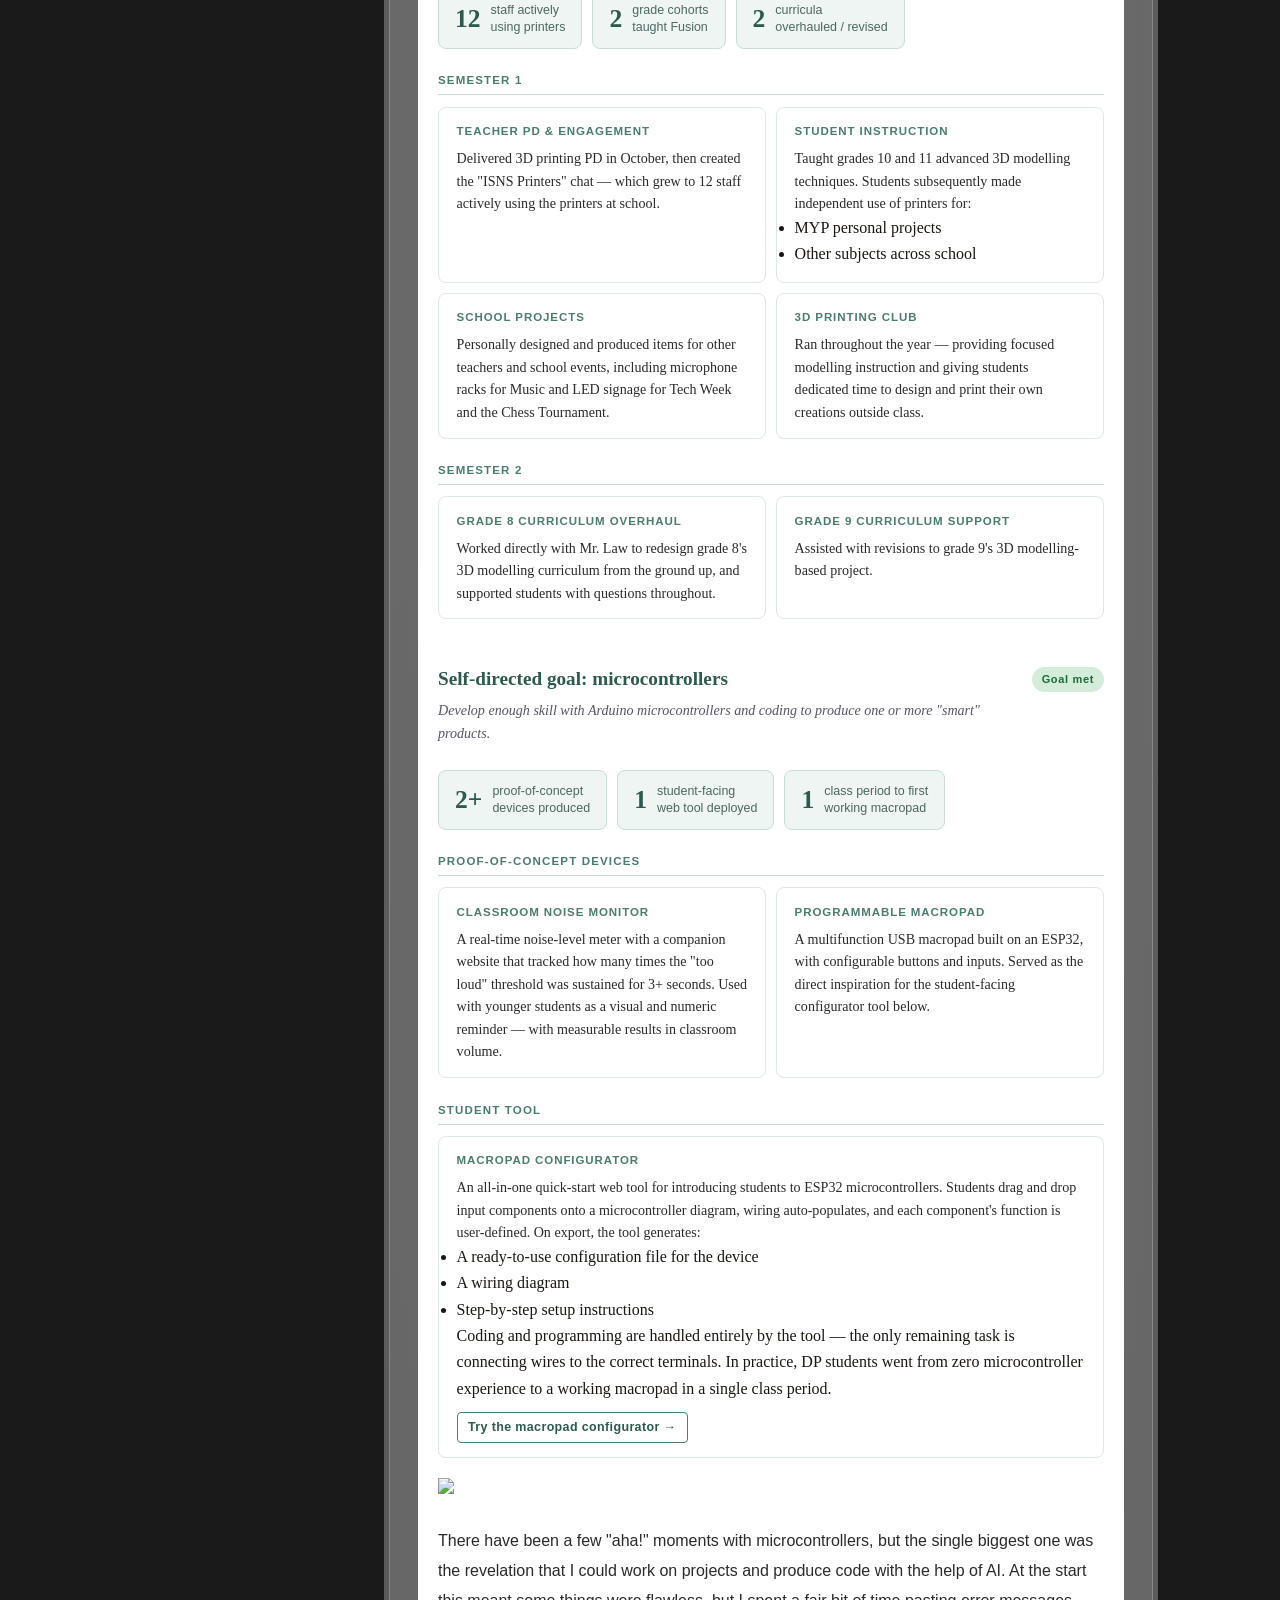
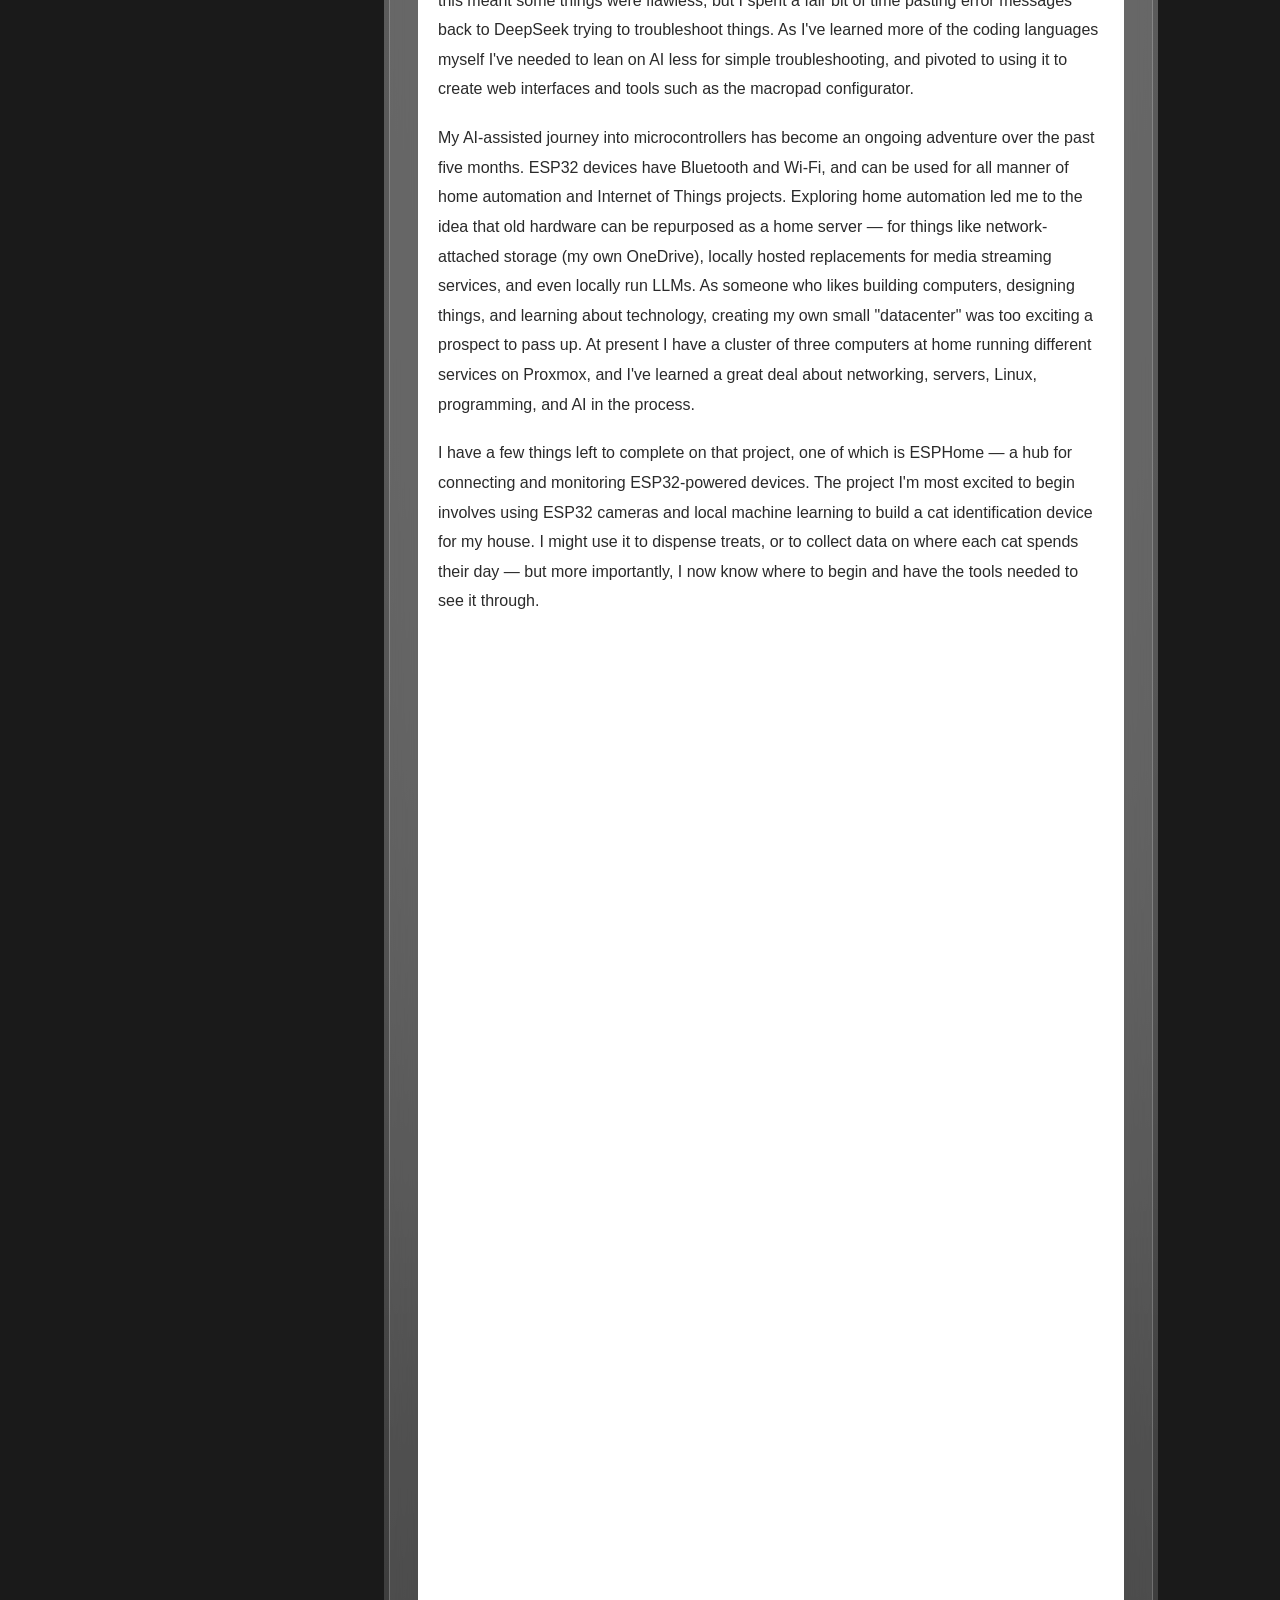
==== commit 73fe2d71: "Update index.html" ====
--- a/index.html
+++ b/index.html
@@ -3,156 +3,450 @@
 <head>
 <meta charset="UTF-8">
 <meta name="viewport" content="width=device-width, initial-scale=1.0">
-<meta name="description" content="Paul Kwiatkowski — Design Technology teacher, designer, maker, and 3D printing creator based in Shenzhen.">
-<title>Paul Kwiatkowski</title>
-<link rel="stylesheet" href="style.css">
+<meta name="description" content="paul kwiatkowski // writing, reflections, and portfolio updates">
+<title>blog · contrapaul</title>
+<link rel="stylesheet" href="WEB/css/jetbrains-mono.css">
+<style>
+* { box-sizing: border-box; margin: 0; padding: 0; }
+body {
+  font-family: 'JetBrains Mono', monospace;
+  background: #1a1a1a;
+  color: #fff;
+  min-height: 100vh;
+  display: flex;
+  flex-direction: column;
+  -webkit-font-smoothing: antialiased;
+}
+a { color: inherit; text-decoration: none; }
+
+/* ========== HEADER (shared with contrapaul.com) ========== */
+.site-header {
+  position: sticky;
+  top: 0;
+  z-index: 100;
+  background: rgba(26,26,26,0.92);
+  backdrop-filter: blur(8px);
+  -webkit-backdrop-filter: blur(8px);
+  border-bottom: 1px solid rgba(255,255,255,0.1);
+}
+.header-inner {
+  max-width: 1100px;
+  margin: 0 auto;
+  padding: 0 2rem;
+  height: 60px;
+  display: flex;
+  align-items: center;
+  justify-content: space-between;
+}
+.wordmark {
+  font-size: 1.1rem;
+  font-weight: 700;
+  letter-spacing: 0.04em;
+  opacity: 0.95;
+  transition: opacity 200ms ease;
+}
+.wordmark:hover { opacity: 1; }
+.nav { display: flex; gap: 0.25rem; }
+.nav a {
+  font-size: 0.8rem;
+  letter-spacing: 0.06em;
+  text-transform: uppercase;
+  padding: 0.35rem 0.75rem;
+  opacity: 0.7;
+  transition: opacity 200ms ease, color 200ms ease, border-color 200ms ease;
+}
+.nav a:hover { opacity: 1; }
+.nav-tag {
+  border: 1px solid rgba(255,255,255,0.15);
+  border-radius: 3px;
+}
+.nav-tag:hover {
+  border-color: #FFE536;
+  color: #FFE536;
+}
+.nav-tag.active {
+  border-color: rgba(255,255,255,0.4);
+  opacity: 1;
+}
+
+/* ========== LAYOUT: side menu + post stack ========== */
+.layout {
+  max-width: 1100px;
+  width: 100%;
+  margin: 0 auto;
+  padding: 2.5rem 2rem 6rem;
+  display: flex;
+  align-items: flex-start;
+  gap: 2rem;
+}
+
+/* ----- side menu ----- */
+.sidemenu {
+  position: sticky;
+  top: 84px;
+  flex: 0 0 230px;
+  width: 230px;
+}
+.sidemenu-toggle {
+  display: none;
+  width: 100%;
+  font-family: inherit;
+  font-size: 0.8rem;
+  letter-spacing: 0.06em;
+  text-transform: uppercase;
+  color: #fff;
+  background: rgba(255,255,255,0.06);
+  border: 1px solid rgba(255,255,255,0.15);
+  border-radius: 6px;
+  padding: 0.6rem 0.9rem;
+  cursor: pointer;
+  text-align: left;
+}
+.sidemenu-heading {
+  font-size: 0.7rem;
+  letter-spacing: 0.12em;
+  text-transform: uppercase;
+  opacity: 0.5;
+  margin-bottom: 0.75rem;
+  padding-left: 0.85rem;
+}
+.sidemenu-list { display: flex; flex-direction: column; }
+.sidemenu-list a {
+  font-size: 0.8rem;
+  line-height: 1.4;
+  padding: 0.5rem 0.85rem;
+  border-left: 2px solid transparent;
+  opacity: 0.7;
+  transition: opacity 200ms ease, border-color 200ms ease, color 200ms ease;
+}
+.sidemenu-list a:hover {
+  opacity: 1;
+  color: #FFE536;
+  border-left-color: #FFE536;
+}
+
+/* ----- post stack ----- */
+.post-stack {
+  flex: 1;
+  min-width: 0;
+  display: flex;
+  flex-direction: column;
+  gap: 1.75rem;
+}
+
+/* ========== POST CARD (glass theme from contrapaul.com) ========== */
+@property --glass-angle {
+  syntax: '<angle>';
+  initial-value: 0deg;
+  inherits: false;
+}
+@keyframes glass-spin {
+  to { --glass-angle: 360deg; }
+}
+.post-card {
+  border-radius: 22px;
+  padding: 5px;
+  background: conic-gradient(from var(--glass-angle),
+    rgba(255,255,255,0.3), rgba(255,255,255,0.1), rgba(255,255,255,0.3));
+  animation: glass-spin 8s linear infinite;
+  scroll-margin-top: 84px;
+}
+.post-card-interior {
+  border-radius: 17px;
+  padding: 1.75rem;
+  background: rgba(255,255,255,0.08);
+  backdrop-filter: blur(12px);
+  -webkit-backdrop-filter: blur(12px);
+  border: 1px solid rgba(255,255,255,0.2);
+}
+.post-meta {
+  display: flex;
+  align-items: center;
+  gap: 0.75rem;
+  margin-bottom: 1rem;
+  flex-wrap: wrap;
+}
+.post-tag {
+  display: inline-block;
+  background: rgba(255,255,255,0.15);
+  padding: 0.3rem 0.75rem;
+  border-radius: 20px;
+  font-size: 0.65rem;
+  letter-spacing: 0.5px;
+  text-transform: uppercase;
+  font-weight: bold;
+  backdrop-filter: blur(4px);
+}
+.post-date {
+  font-size: 0.72rem;
+  opacity: 0.6;
+}
+.post-card h2 {
+  font-size: 1.45rem;
+  line-height: 1.3;
+  margin-bottom: 0.75rem;
+  color: rgba(255,255,255,0.95);
+  text-shadow: 0 2px 10px rgba(0,0,0,0.3);
+}
+.post-excerpt {
+  font-size: 0.85rem;
+  line-height: 1.6;
+  color: rgba(255,255,255,0.8);
+  margin-bottom: 1.25rem;
+}
+.post-actions {
+  display: flex;
+  gap: 0.6rem;
+  flex-wrap: wrap;
+  margin-bottom: 1.5rem;
+}
+.post-btn {
+  font-size: 0.75rem;
+  letter-spacing: 0.04em;
+  padding: 0.5rem 0.9rem;
+  border-radius: 6px;
+  border: 1px solid #FFE536;
+  background: rgba(255,229,54,0.08);
+  cursor: pointer;
+  color: #FFE536;
+  font-family: inherit;
+  transition: background 0.2s ease;
+}
+.post-btn:hover { background: rgba(255,229,54,0.18); }
+
+/* ----- embedded post body: black on white, rounded ----- */
+.post-body {
+  background: #fff;
+  border-radius: 12px;
+  overflow: hidden;
+}
+.post-body iframe {
+  display: block;
+  width: 100%;
+  border: 0;
+  background: #fff;
+}
+
+/* ========== FOOTER (shared with contrapaul.com) ========== */
+.site-footer {
+  margin-top: auto;
+  border-top: 1px solid rgba(255,255,255,0.1);
+  background: rgba(26,26,26,0.92);
+}
+.footer-inner {
+  max-width: 1100px;
+  margin: 0 auto;
+  padding: 1.5rem 2rem;
+  display: flex;
+  align-items: center;
+  justify-content: space-between;
+  font-size: 0.8rem;
+  opacity: 0.7;
+}
+
+/* ========== MOBILE ========== */
+@media (max-width: 860px) {
+  .layout { flex-direction: column; gap: 1.25rem; }
+  .sidemenu {
+    position: static;
+    flex: none;
+    width: 100%;
+  }
+  .sidemenu-heading { display: none; }
+  .sidemenu-toggle { display: block; }
+  .sidemenu-list {
+    display: none;
+    margin-top: 0.6rem;
+    border-left: 1px solid rgba(255,255,255,0.15);
+  }
+  .sidemenu.open .sidemenu-list { display: flex; }
+}
+</style>
 </head>
 <body>
 <header class="site-header">
 <div class="header-inner">
-<a href="https://contrapaul.com" class="back-link">← contrapaul</a>
+<a href="https://contrapaul.com" class="wordmark">contrapaul</a>
 <nav class="nav">
-<a href="#about">About</a>
-<a href="#work">Work</a>
-<a href="#writing">Writing</a>
-<a href="#contact">Contact</a>
+<a href="https://make.contrapaul.com" class="nav-tag">Make</a>
+<a href="https://edu.contrapaul.com" class="nav-tag">Edu</a>
+<a href="https://blog.contrapaul.com" class="nav-tag active">Blog</a>
 </nav>
 </div>
 </header>
+
 <main>
-```
-<!-- PROFILE HERO -->
-<section class="hero">
-<div class="hero-inner">
-<div class="profile-block">
-<div class="profile-image-wrap">
-<div class="profile-image-placeholder" aria-label="Profile photo">VP</div>
-</div>
-<div class="profile-text">
-<h1 class="name">Paul Kwiatkowski</h1>
-<p class="tagline">Design Technology Teacher &amp; Maker</p>
-<p class="location">📍 Shenzhen, China</p>
-<p class="bio-short">
-         I teach IB DP Design Technology to high school students, design things that get made,
-         and document all of it. My work sits at the edges of education, craft, and electronics.
-</p>
-<div class="profile-links">
-<a href="https://contrapaul.com/make" class="btn-primary">Maker Portfolio →</a>
-<a href="https://contrapaul.com/edu" class="btn-secondary">Teaching Resources →</a>
-</div>
-</div>
-</div>
-</div>
+<div class="layout">
+
+<!-- Side menu -->
+<aside class="sidemenu" id="sidemenu">
+<button class="sidemenu-toggle" id="sidemenuToggle" aria-expanded="false">Recent posts ▾</button>
+<p class="sidemenu-heading">Recent posts</p>
+<nav class="sidemenu-list">
+<a href="#post-portfolio">2025–2026 ISNS Portfolio</a>
+<a href="#post-pd">Professional Development Reflections</a>
+<a href="#post-iste2526">ISTE Standards 2025–26</a>
+<a href="#post-goals">2025–2026 SMART Goals</a>
+<a href="#post-observations">Lesson Observations 2025–26</a>
+<a href="#post-ib">IB Teaching &amp; Learning Standards 2025–26</a>
+<a href="#post-iste2425">ISTE Standards in review for 2024–2025</a>
+</nav>
+</aside>
+
+<!-- Post stack (newest first) -->
+<section class="post-stack">
+
+<article class="post-card" id="post-portfolio">
+<div class="post-card-interior">
+<div class="post-meta">
+<span class="post-tag">Portfolio</span>
+<span class="post-date">2025–2026</span>
+</div>
+<h2>2025–2026 ISNS Portfolio</h2>
+<p class="post-excerpt">The full year in one place — a hub linking goals, standards, professional development, and observations from the 2025–26 school year.</p>
+<div class="post-actions">
+<a class="post-btn" href="posts/portfolio-2526.html" target="_blank" rel="noopener">Link to this Article ↗</a>
+</div>
+<div class="post-body"><iframe src="posts/portfolio-2526.html" title="2025–2026 ISNS Portfolio" loading="lazy"></iframe></div>
+</div>
+</article>
+
+<article class="post-card" id="post-pd">
+<div class="post-card-interior">
+<div class="post-meta">
+<span class="post-tag">Reflection</span>
+<span class="post-date">2026-05-08</span>
+</div>
+<h2>Professional Development Reflections</h2>
+<p class="post-excerpt">Looking back on the PD I delivered and attended across the year, and what actually stuck.</p>
+<div class="post-actions">
+<a class="post-btn" href="posts/PD2526reflection.html" target="_blank" rel="noopener">Link to this Article ↗</a>
+</div>
+<div class="post-body"><iframe src="posts/PD2526reflection.html" title="Professional Development Reflections" loading="lazy"></iframe></div>
+</div>
+</article>
+
+<article class="post-card" id="post-iste2526">
+<div class="post-card-interior">
+<div class="post-meta">
+<span class="post-tag">Teaching</span>
+<span class="post-date">2026-05-07</span>
+</div>
+<h2>ISTE Standards 2025–26</h2>
+<p class="post-excerpt">A breakdown of how the technology I used in class and personally maps onto the ISTE standards this year.</p>
+<div class="post-actions">
+<a class="post-btn" href="posts/iste2526.html" target="_blank" rel="noopener">Link to this Article ↗</a>
+</div>
+<div class="post-body"><iframe src="posts/iste2526.html" title="ISTE Standards 2025–26" loading="lazy"></iframe></div>
+</div>
+</article>
+
+<article class="post-card" id="post-goals">
+<div class="post-card-interior">
+<div class="post-meta">
+<span class="post-tag">Teaching</span>
+<span class="post-date">2026-05-05</span>
+</div>
+<h2>2025–2026 SMART Goals</h2>
+<p class="post-excerpt">What I chose to officially work toward this year — a strategic 3D-printing goal and a self-directed microcontroller goal — with end-of-year progress.</p>
+<div class="post-actions">
+<a class="post-btn" href="posts/2025-2026-goals.html" target="_blank" rel="noopener">Link to this Article ↗</a>
+</div>
+<div class="post-body"><iframe src="posts/2025-2026-goals.html" title="2025–2026 SMART Goals" loading="lazy"></iframe></div>
+</div>
+</article>
+
+<article class="post-card" id="post-observations">
+<div class="post-card-interior">
+<div class="post-meta">
+<span class="post-tag">Teaching</span>
+<span class="post-date">2026-05-05</span>
+</div>
+<h2>Lesson Observations 2025–26</h2>
+<p class="post-excerpt">Notes and takeaways from classroom observations across the year.</p>
+<div class="post-actions">
+<a class="post-btn" href="posts/observations25-26.html" target="_blank" rel="noopener">Link to this Article ↗</a>
+</div>
+<div class="post-body"><iframe src="posts/observations25-26.html" title="Lesson Observations 2025–26" loading="lazy"></iframe></div>
+</div>
+</article>
+
+<article class="post-card" id="post-ib">
+<div class="post-card-interior">
+<div class="post-meta">
+<span class="post-tag">Teaching</span>
+<span class="post-date">2026-04-23</span>
+</div>
+<h2>IB Teaching &amp; Learning Standards 2025–26</h2>
+<p class="post-excerpt">How my approaches to teaching and learning lined up with the IB standards — inquiry, action, and reflection in practice.</p>
+<div class="post-actions">
+<a class="post-btn" href="posts/IBstandards.html" target="_blank" rel="noopener">Link to this Article ↗</a>
+</div>
+<div class="post-body"><iframe src="posts/IBstandards.html" title="IB Teaching & Learning Standards 2025–26" loading="lazy"></iframe></div>
+</div>
+</article>
+
+<article class="post-card" id="post-iste2425">
+<div class="post-card-interior">
+<div class="post-meta">
+<span class="post-tag">Teaching</span>
+<span class="post-date">2025 · archive</span>
+</div>
+<h2>ISTE Standards in review for 2024–2025</h2>
+<p class="post-excerpt">Last year's review — the technology used in my class and by me throughout 2024–2025.</p>
+<div class="post-actions">
+<a class="post-btn" href="posts/ISTE-standards-2024-2025.html" target="_blank" rel="noopener">Link to this Article ↗</a>
+</div>
+<div class="post-body"><iframe src="posts/ISTE-standards-2024-2025.html" title="ISTE Standards in review for 2024–2025" loading="lazy"></iframe></div>
+</div>
+</article>
+
 </section>
-<!-- DISCIPLINES -->
-<section class="disciplines" id="about">
-<div class="section-inner">
-<h2 class="section-label">Learn about my work</h2>
-<div class="disciplines-grid">
-<div class="discipline">
-<div class="discipline-icon">✏️</div>
-<h3>Design Education</h3>
-<p>Teaching IB DP Design Technology. Building curriculum tools, HTML activities, and study resources for students and teachers worldwide.</p>
-</div>
-<div class="discipline">
-<div class="discipline-icon">🖨️</div>
-<h3>3D Printing & Making</h3>
-<p>Designing models for FDM and resin printing. Publishing files on MakerWorld and Printables, with full documentation on my maker site.</p>
-</div>
-<div class="discipline">
-<div class="discipline-icon">⚡</div>
-<h3>Electronics</h3>
-<p>Learning and building with ESP32, Arduino, and related microcontrollers. Integrating electronics into physical projects.</p>
-</div>
-<div class="discipline">
-<div class="discipline-icon">🎥</div>
-<h3>Videography</h3>
-<p>Documenting projects and making process videos. Growing a content presence around making, printing, and design education.</p>
-</div>
-</div>
-</div>
-</section>
-<!-- SELECTED WORK -->
-<section class="work" id="work">
-<div class="section-inner">
-<h2 class="section-label">Selected Posts</h2>
-<div class="work-grid">
-<article class="work-card">
-<div class="work-card-img placeholder-img" style="--c:#e8d5b0">Design</div>
-<div class="work-card-body">
-<span class="work-tag">Temporary Placeholder</span>
-<h3>Project Title One</h3>
-<p>Brief description of a design project. Replace with your actual work and link to detail page or external resource.</p>
-<a href="#" class="work-link">View project →</a>
-</div>
-</article>
-<article class="work-card">
-<div class="work-card-img placeholder-img" style="--c:#c8d8c0">Making</div>
-<div class="work-card-body">
-<span class="work-tag">Making</span>
-<h3>3D Models to Download</h3>
-<p>Brief description of a making/3D printing project. Replace with actual work and link to MakerWorld or documentation.</p>
-<a href="https://makerworld.com/en/@Contrapaul/upload" class="work-link">View projects →</a>
-</div>
-</article>
-<article class="work-card">
-<div class="work-card-img placeholder-img" style="--c:#c0ccd8">Electronics</div>
-<div class="work-card-body">
-<span class="work-tag">Electronics</span>
-<h3>Project Title Three</h3>
-<p>Brief description of an electronics build. Replace with actual project details and link to GitHub or documentation.</p>
-<a href="#" class="work-link">View project →</a>
-</div>
-</article>
-</div>
-</div>
-</section>
-<!-- WRITING / BLOG -->
-<section class="writing" id="writing">
-<div class="section-inner">
-<h2 class="section-label">Writing</h2>
-<div class="writing-list">
-<article class="post-row">
-<time class="post-date">2026-05-04</time>
-<div class="post-body">
-<h3><a href="https://blog.contrapaul.com/posts/2025-2026-goals">2025-2026 Smart Goals</a></h3>
-<p>What I chose to "officially" work toward for this year.</p>
-</div>
-<span class="post-tag">Teaching</span>
-</article>
-<article class="post-row">
-<time class="post-date">2025-05-13</time>
-<div class="post-body">
-<h3><a href="https://blog.contrapaul.com/posts/ISTE-standards-2024-2025">ISTE Standards in review for 2024-2025</a></h3>
-<p>Technology used in my class and by me throughout the year</p>
-</div>
-<span class="post-tag">Teaching</span>
-</article>
-</div>
-</div>
-</section>
-<!-- CONTACT -->
-<section class="contact" id="contact">
-<div class="section-inner contact-inner">
-<h2 class="section-label">Get in Touch</h2>
-<p class="contact-text">
-     Whether you're a student, a fellow teacher, a potential collaborator, or just curious — feel free to reach out.
-</p>
-<a href="mailto:hello@contrapaul.com" class="contact-email">hello@contrapaul.com</a>
-<div class="contact-links">
-<a href="https://github.com/contrapaul/" target="_blank" rel="noopener">GitHub</a>
-<a href="https://makerworld.com/en/@Contrapaul/upload" target="_blank" rel="noopener">MakerWorld</a>
-<a href="https://www.printables.com/@Contrapaul/models" target="_blank" rel="noopener">Printables</a>
-</div>
-</div>
-</section>
-```
+</div>
 </main>
+
 <footer class="site-footer">
 <div class="footer-inner">
-<a href="https://contrapaul.com" class="footer-home">contrapaul.com</a>
-<span class="footer-copy">Shenzhen, China</span>
+<span class="footer-name">contrapaul</span>
+<span class="footer-location">Shenzhen, China</span>
 </div>
 </footer>
+
+<script>
+(function () {
+  // Mobile side-menu toggle
+  var sidemenu = document.getElementById('sidemenu');
+  var toggle = document.getElementById('sidemenuToggle');
+  toggle.addEventListener('click', function () {
+    var open = sidemenu.classList.toggle('open');
+    toggle.setAttribute('aria-expanded', open ? 'true' : 'false');
+  });
+  // Collapse the menu again after tapping a link on mobile
+  sidemenu.querySelectorAll('.sidemenu-list a').forEach(function (a) {
+    a.addEventListener('click', function () { sidemenu.classList.remove('open'); });
+  });
+
+  // Embedded post bodies: hide each post's own header/footer/back-link and
+  // size the iframe to its content. Posts are same-origin, so this is allowed.
+  function fitFrame(frame) {
+    try {
+      var doc = frame.contentDocument;
+      if (!doc) return;
+      var css = doc.createElement('style');
+      css.textContent =
+        'html,body{background:#fff!important;}' +
+        '.site-header,.post-meta-top,.site-footer{display:none!important;}';
+      doc.head.appendChild(css);
+      frame.style.height = doc.documentElement.scrollHeight + 'px';
+    } catch (e) { /* cross-origin or not ready — leave default height */ }
+  }
+
+  document.querySelectorAll('.post-body iframe').forEach(function (frame) {
+    frame.addEventListener('load', function () { fitFrame(frame); });
+    // Re-fit on window resize (content reflows at narrow widths)
+    window.addEventListener('resize', function () { fitFrame(frame); });
+  });
+})();
+</script>
 </body>
 </html>
--- a/WEB/css/jetbrains-mono.css
+++ b/WEB/css/jetbrains-mono.css
@@ -0,0 +1,82 @@
+/**
+ * JetBrains Mono — @font-face declarations
+ * Weights: 400 (Regular), 500 (Medium), 700 (Bold), 800 (ExtraBold)
+ * Each available in normal and italic.
+ * Files live at ../Jetbrains/woff2/ and ../Jetbrains/woff/
+ */
+
+/* ── Regular (400) ── */
+@font-face {
+  font-family: 'JetBrains Mono';
+  src: url('../Jetbrains/woff2/JetBrainsMono-Regular.woff2') format('woff2'),
+       url('../Jetbrains/woff/JetBrainsMono-Regular.woff')   format('woff');
+  font-weight: 400;
+  font-style:  normal;
+  font-display: swap;
+}
+
+@font-face {
+  font-family: 'JetBrains Mono';
+  src: url('../Jetbrains/woff2/JetBrainsMono-Italic.woff2') format('woff2'),
+       url('../Jetbrains/woff/JetBrainsMono-Italic.woff')   format('woff');
+  font-weight: 400;
+  font-style:  italic;
+  font-display: swap;
+}
+
+/* ── Medium (500) ── */
+@font-face {
+  font-family: 'JetBrains Mono';
+  src: url('../Jetbrains/woff2/JetBrainsMono-Medium.woff2') format('woff2'),
+       url('../Jetbrains/woff/JetBrainsMono-Medium.woff')   format('woff');
+  font-weight: 500;
+  font-style:  normal;
+  font-display: swap;
+}
+
+@font-face {
+  font-family: 'JetBrains Mono';
+  src: url('../Jetbrains/woff2/JetBrainsMono-Medium-Italic.woff2') format('woff2'),
+       url('../Jetbrains/woff/JetBrainsMono-Medium-Italic.woff')   format('woff');
+  font-weight: 500;
+  font-style:  italic;
+  font-display: swap;
+}
+
+/* ── Bold (700) ── */
+@font-face {
+  font-family: 'JetBrains Mono';
+  src: url('../Jetbrains/woff2/JetBrainsMono-Bold.woff2') format('woff2'),
+       url('../Jetbrains/woff/JetBrainsMono-Bold.woff')   format('woff');
+  font-weight: 700;
+  font-style:  normal;
+  font-display: swap;
+}
+
+@font-face {
+  font-family: 'JetBrains Mono';
+  src: url('../Jetbrains/woff2/JetBrainsMono-Bold-Italic.woff2') format('woff2'),
+       url('../Jetbrains/woff/JetBrainsMono-Bold-Italic.woff')   format('woff');
+  font-weight: 700;
+  font-style:  italic;
+  font-display: swap;
+}
+
+/* ── ExtraBold (800) ── */
+@font-face {
+  font-family: 'JetBrains Mono';
+  src: url('../Jetbrains/woff2/JetBrainsMono-ExtraBold.woff2') format('woff2'),
+       url('../Jetbrains/woff/JetBrainsMono-ExtraBold.woff')   format('woff');
+  font-weight: 800;
+  font-style:  normal;
+  font-display: swap;
+}
+
+@font-face {
+  font-family: 'JetBrains Mono';
+  src: url('../Jetbrains/woff2/JetBrainsMono-ExtraBold-Italic.woff2') format('woff2'),
+       url('../Jetbrains/woff/JetBrainsMono-ExtraBold-Italic.woff')   format('woff');
+  font-weight: 800;
+  font-style:  italic;
+  font-display: swap;
+}
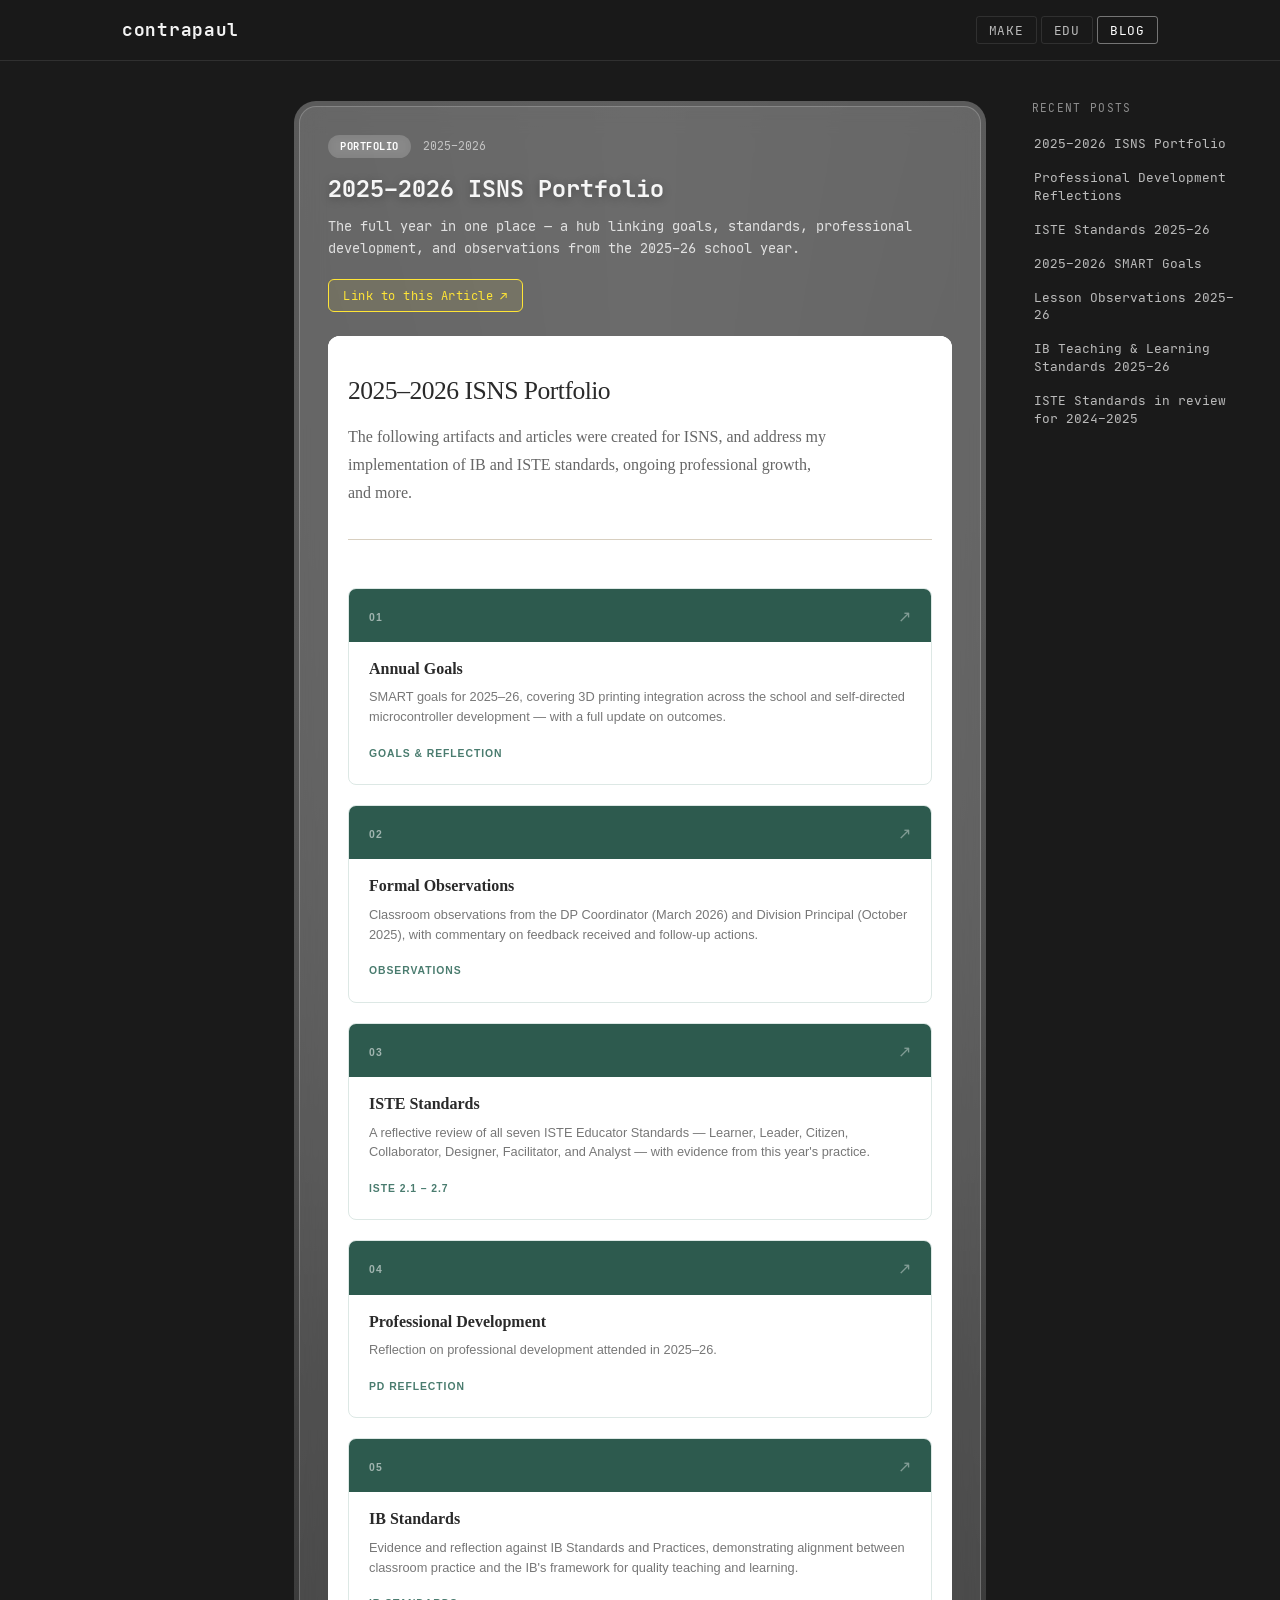
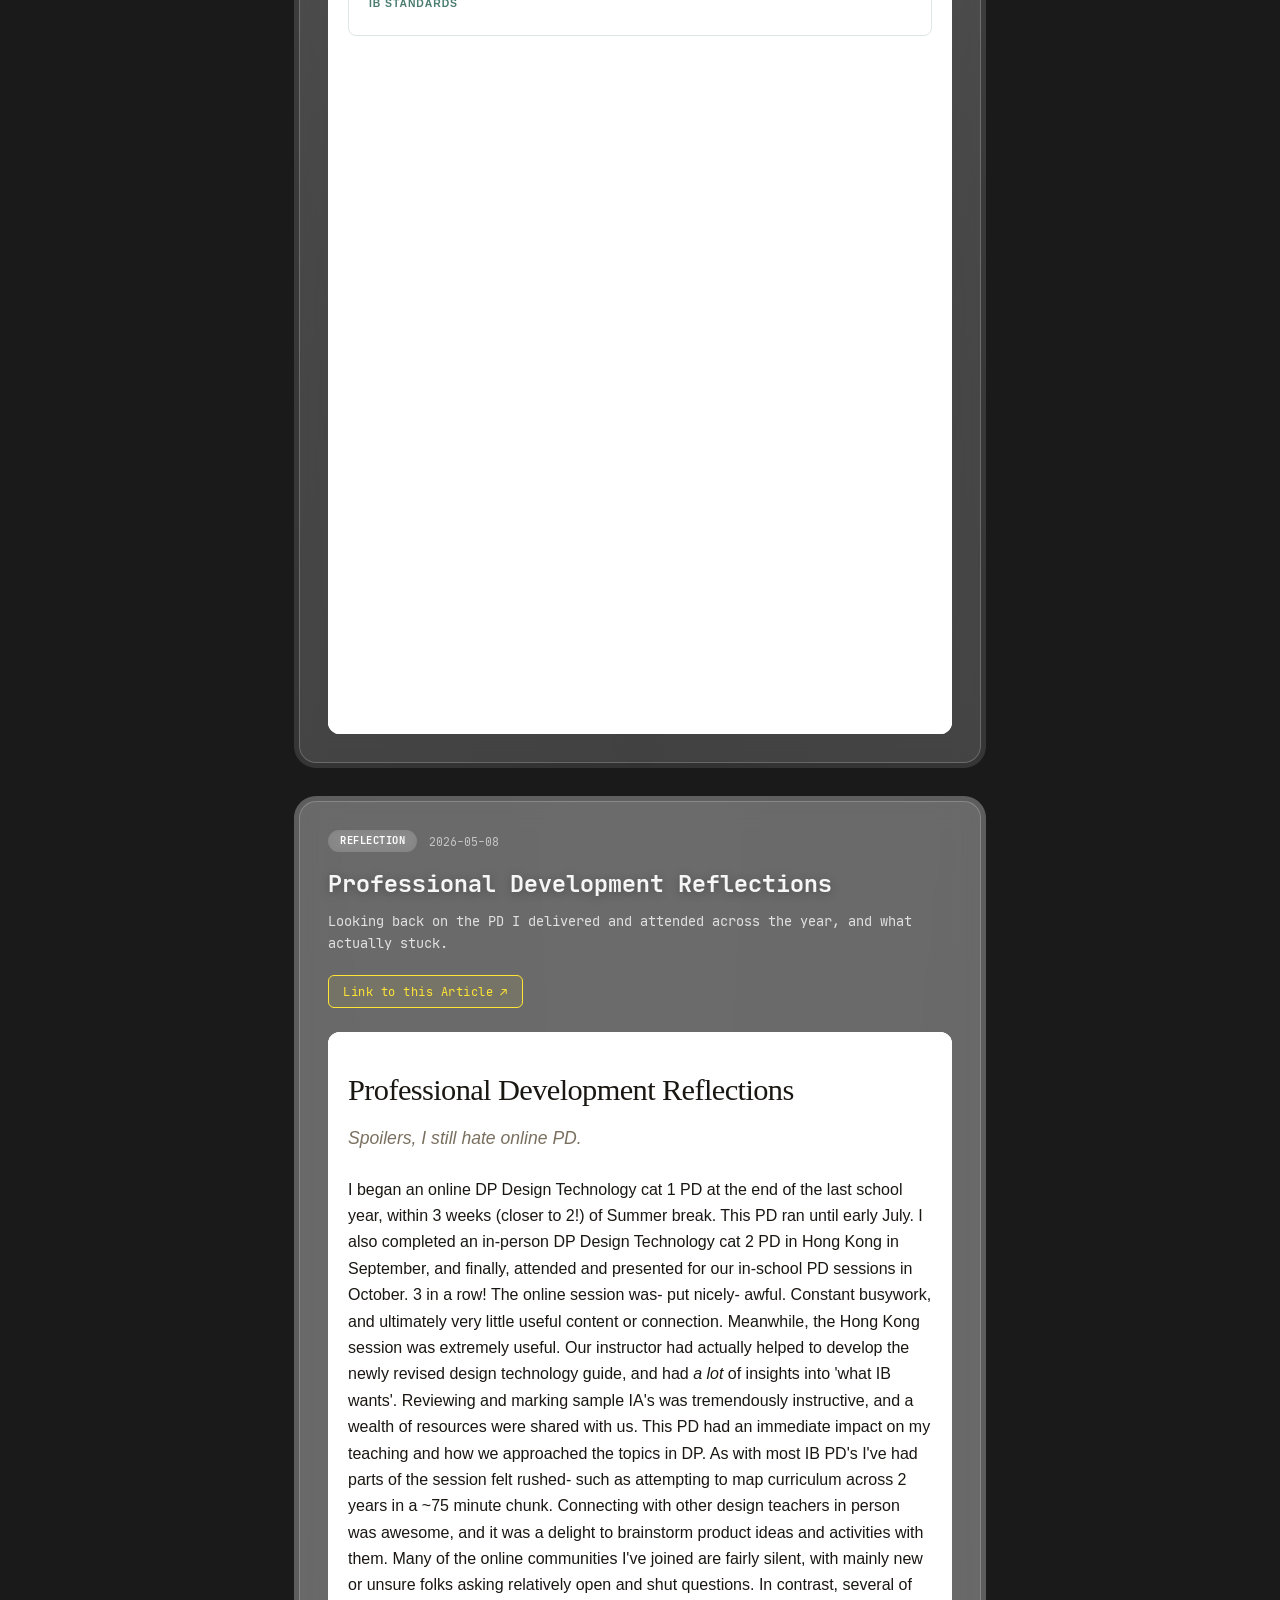
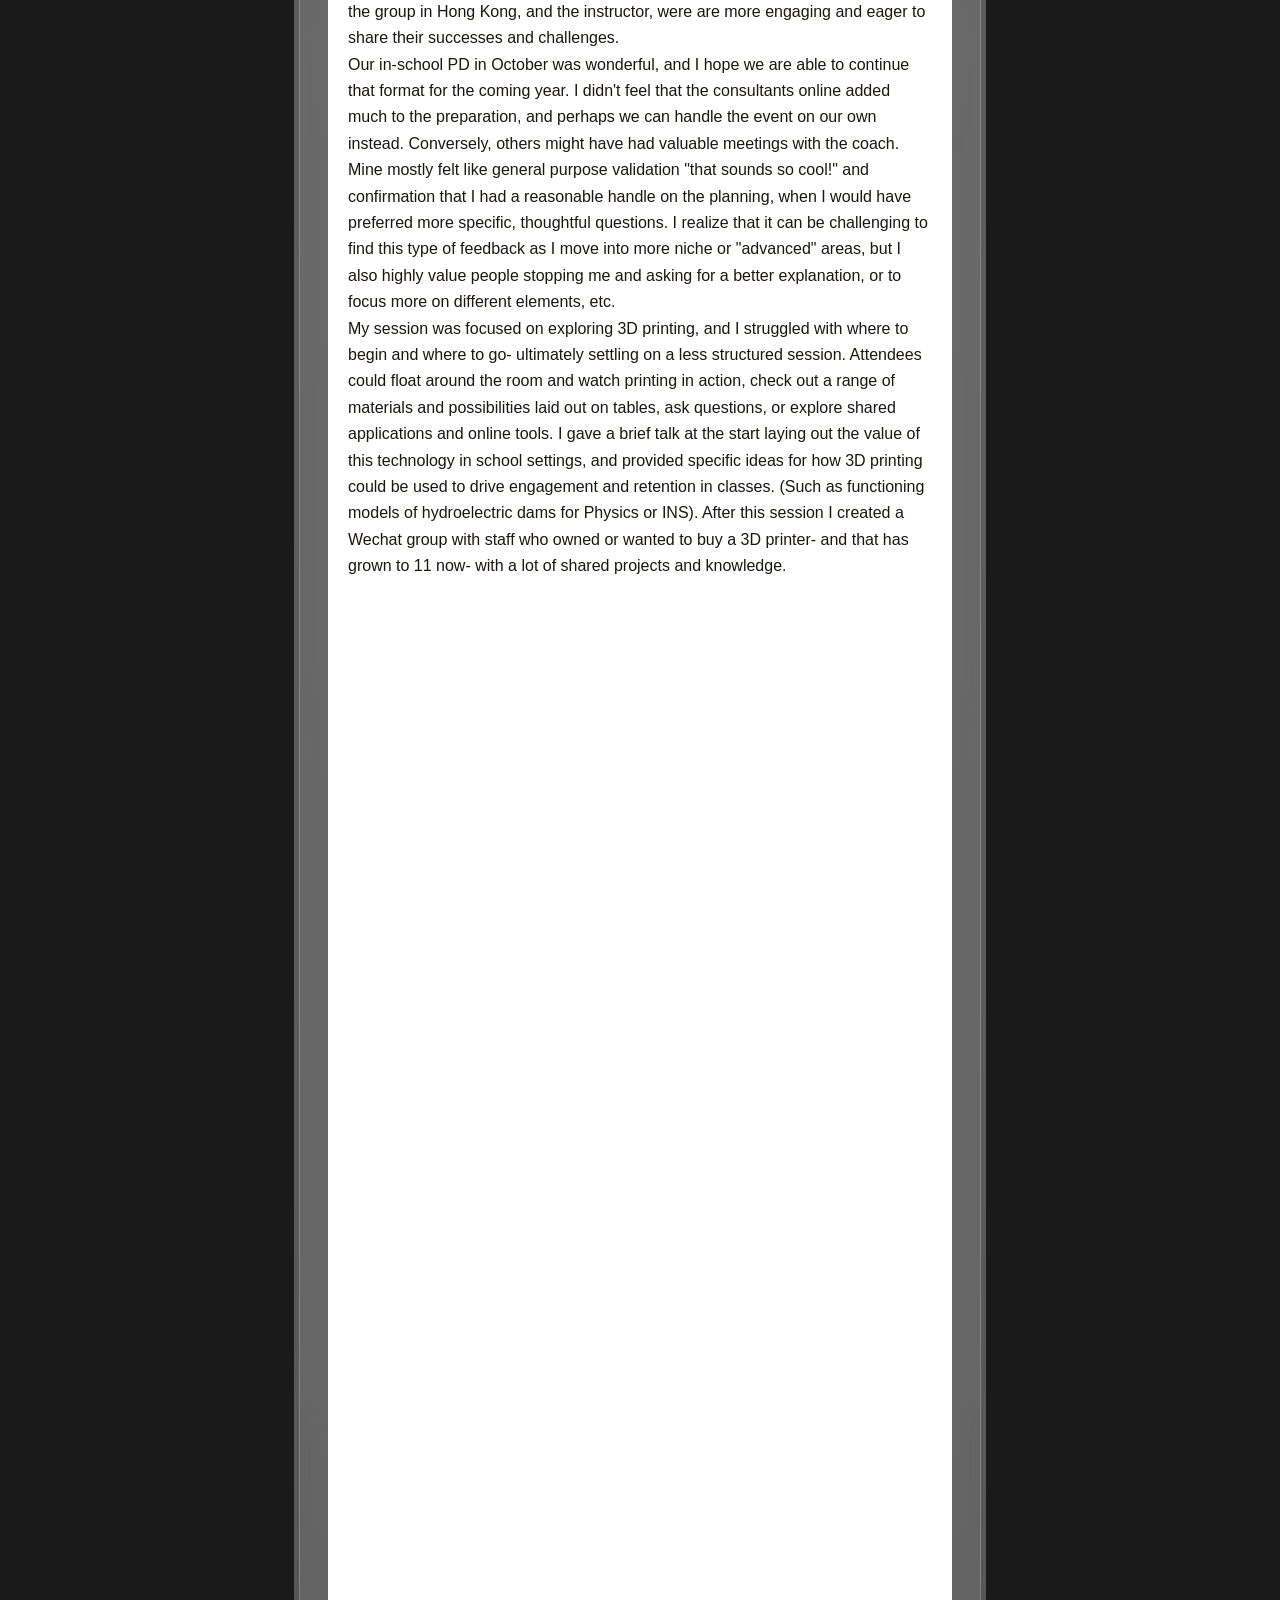
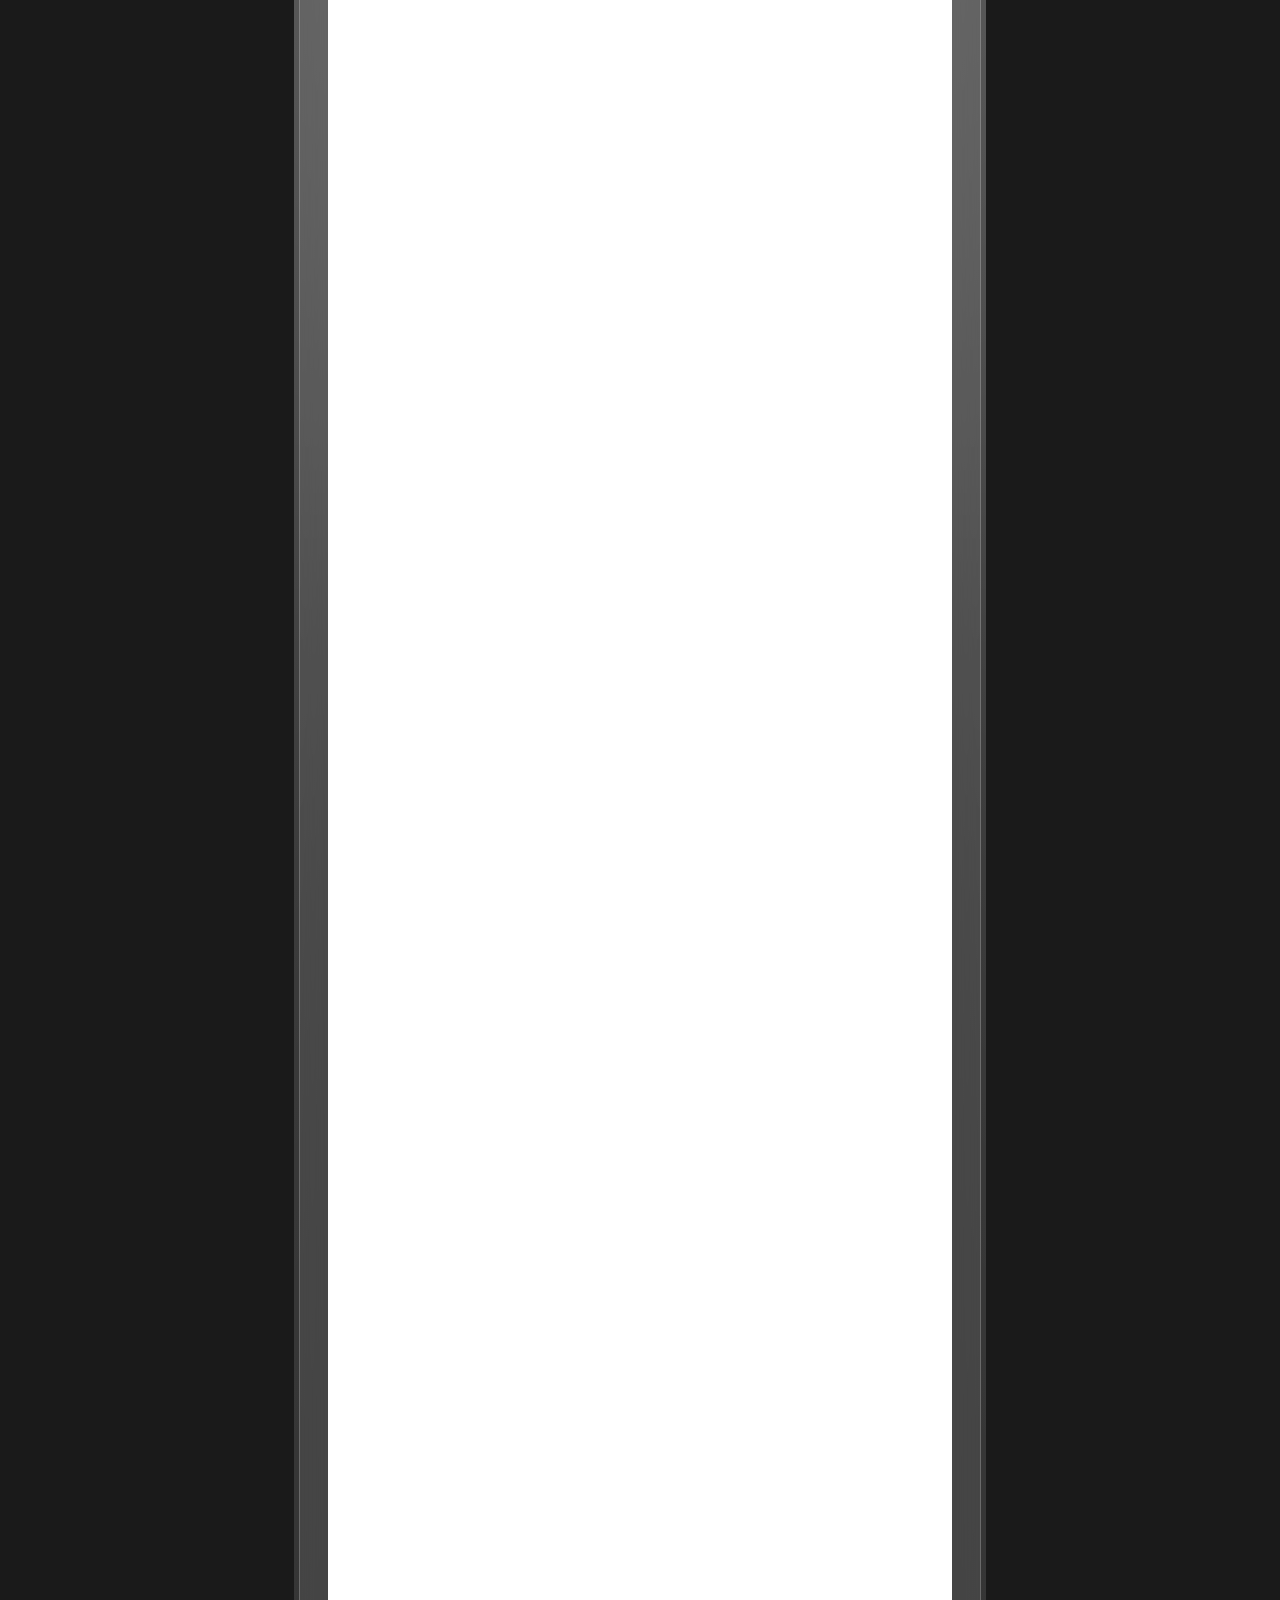
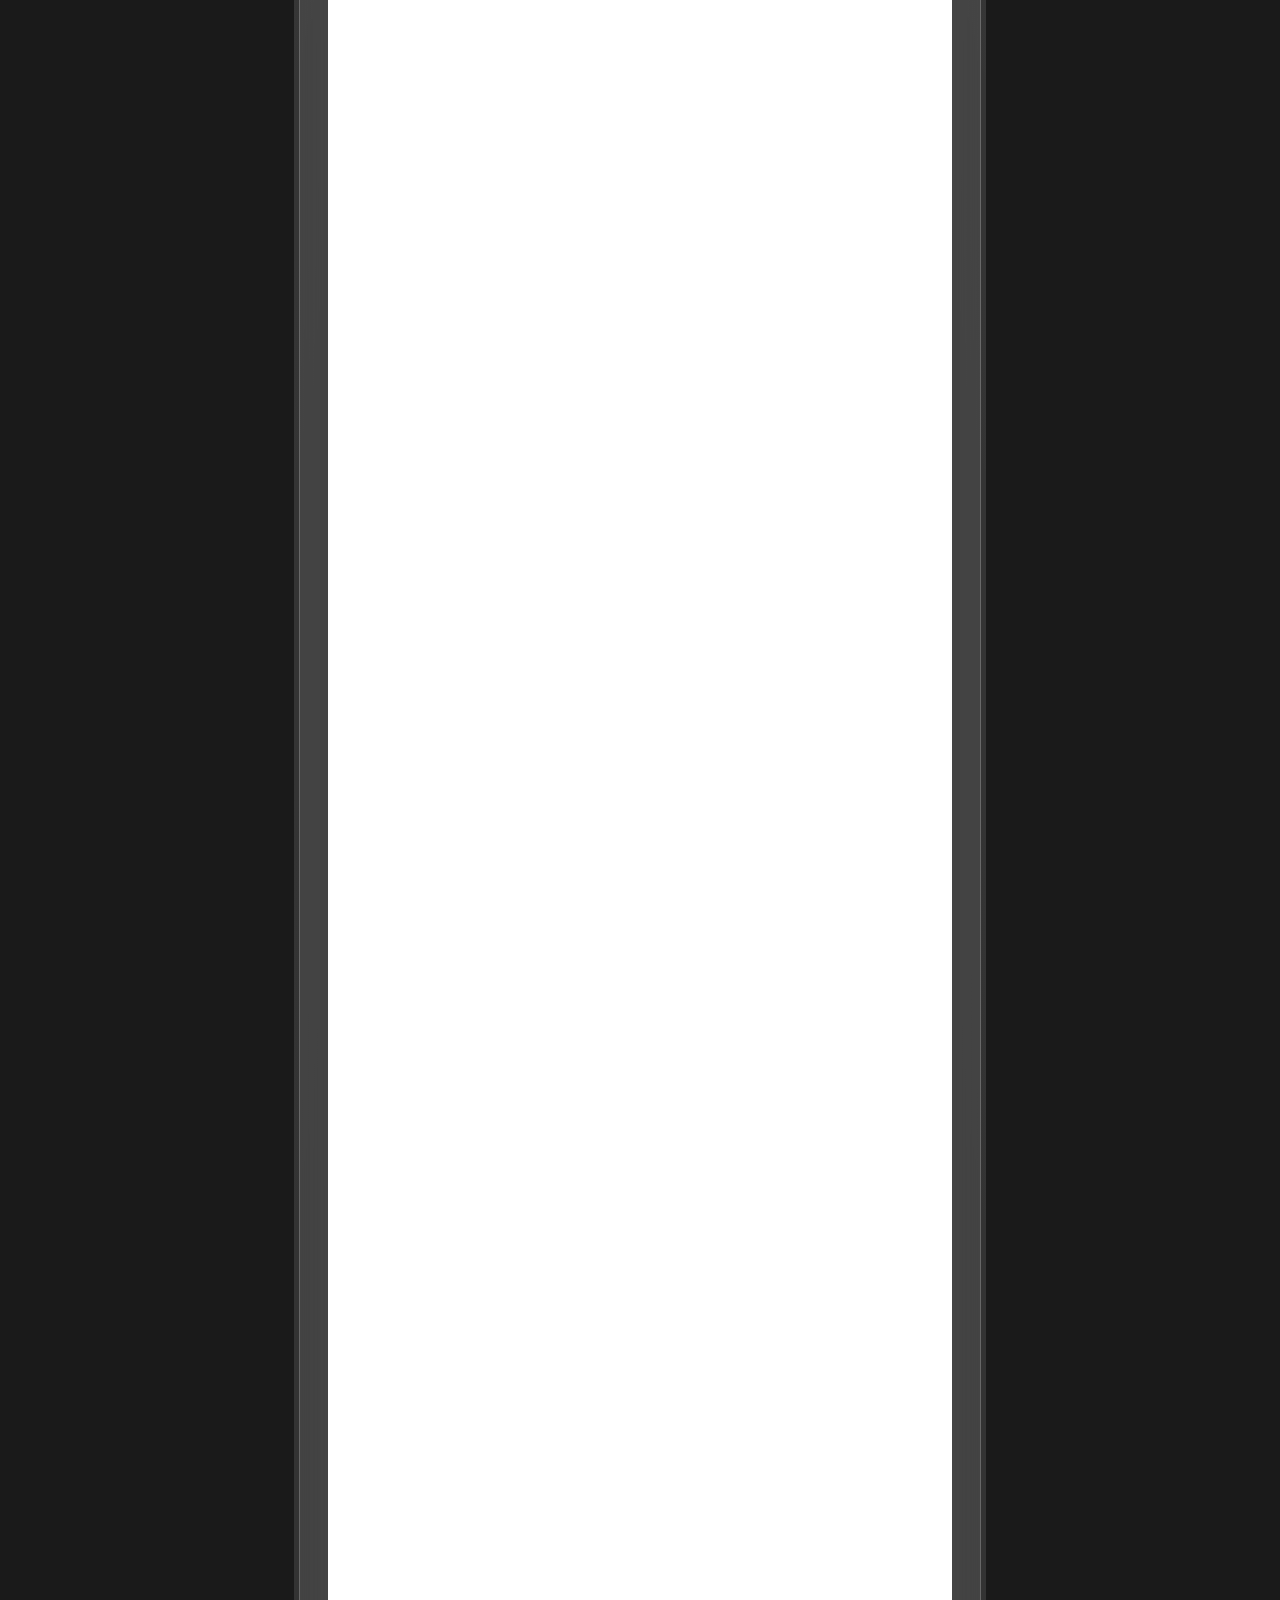
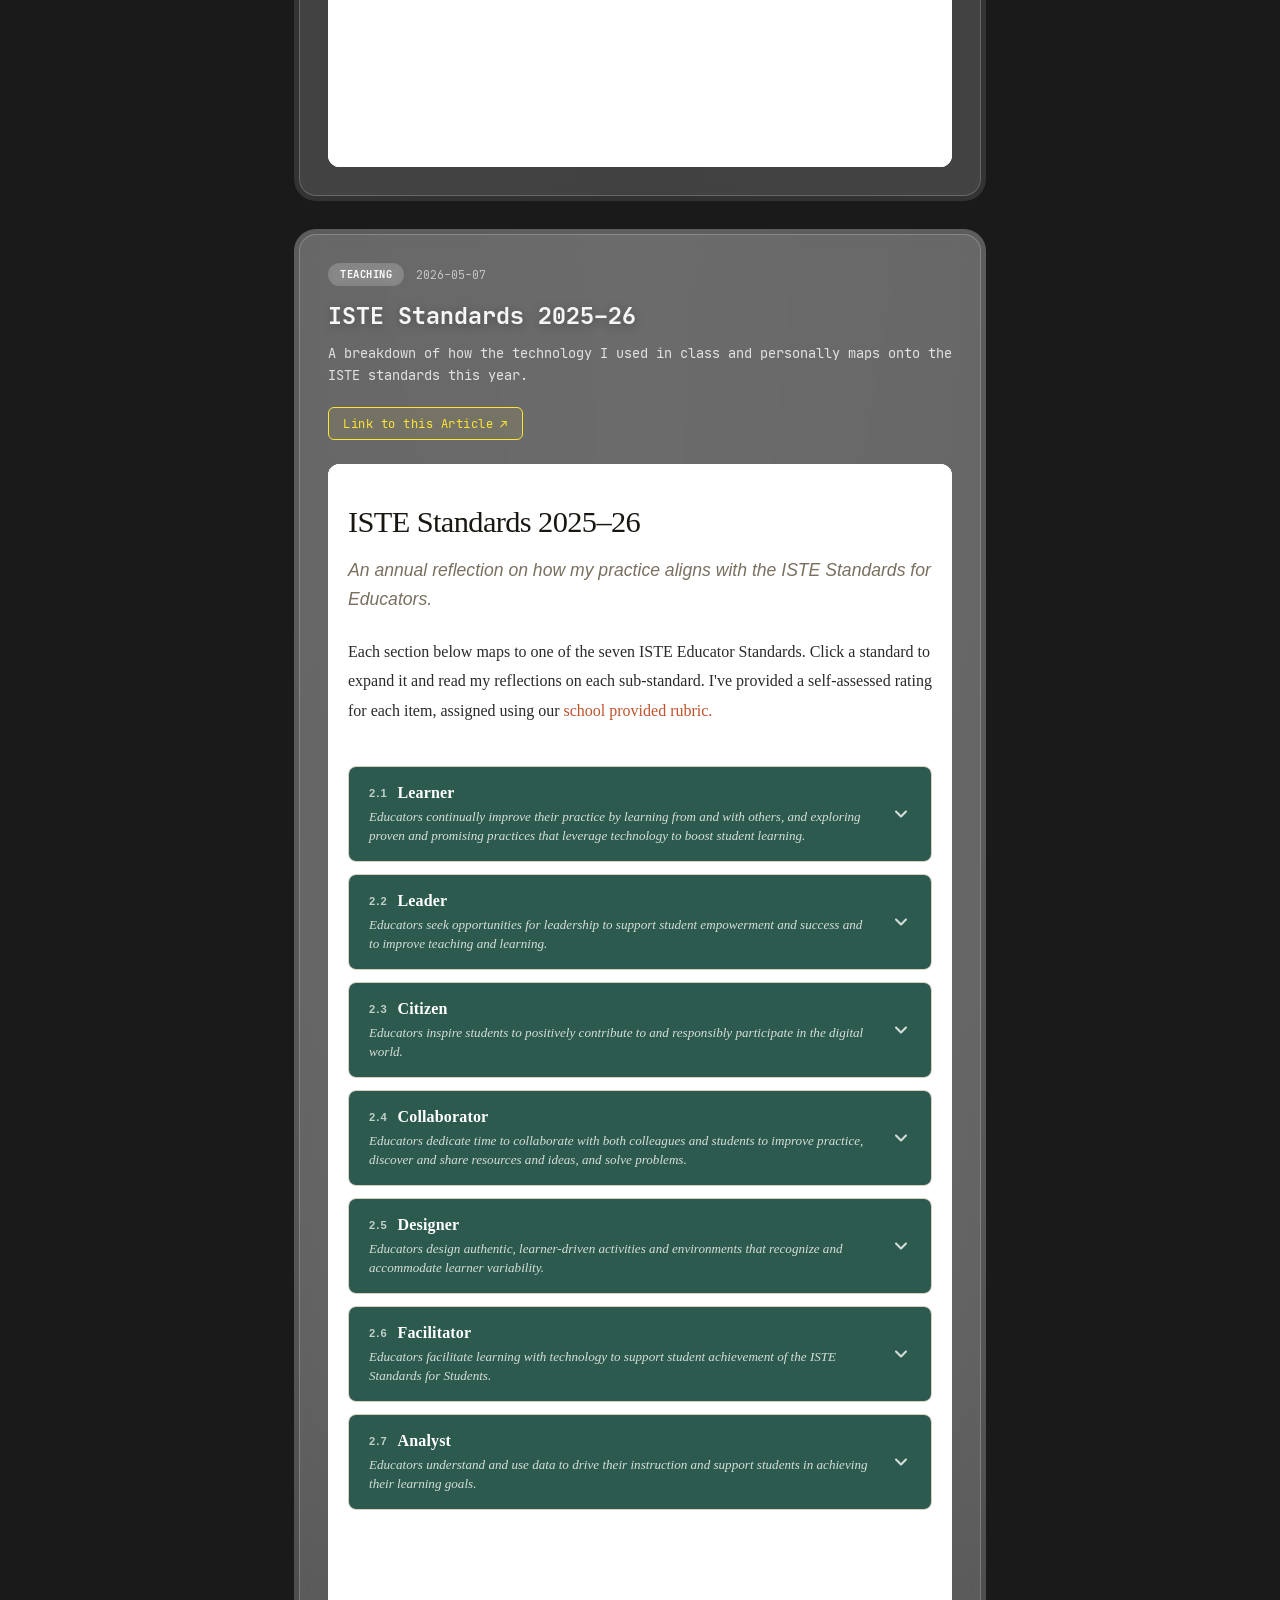
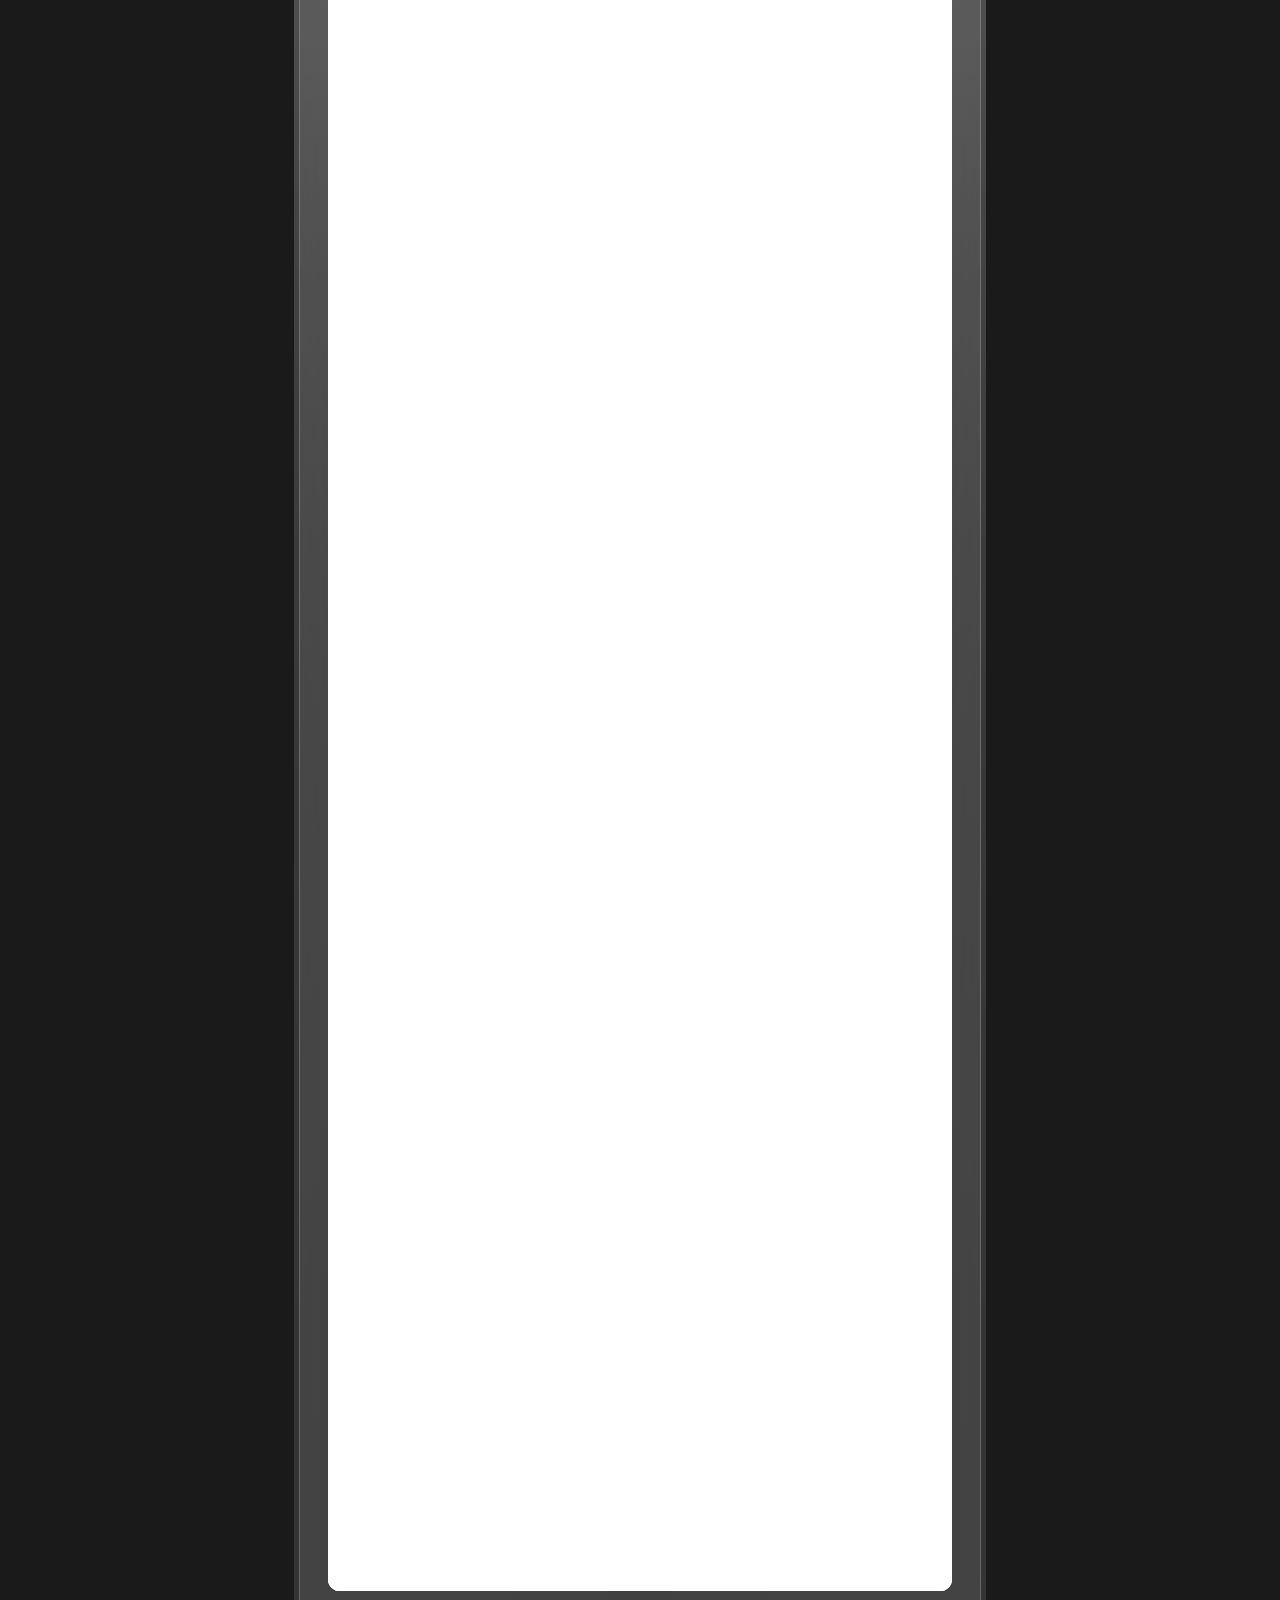
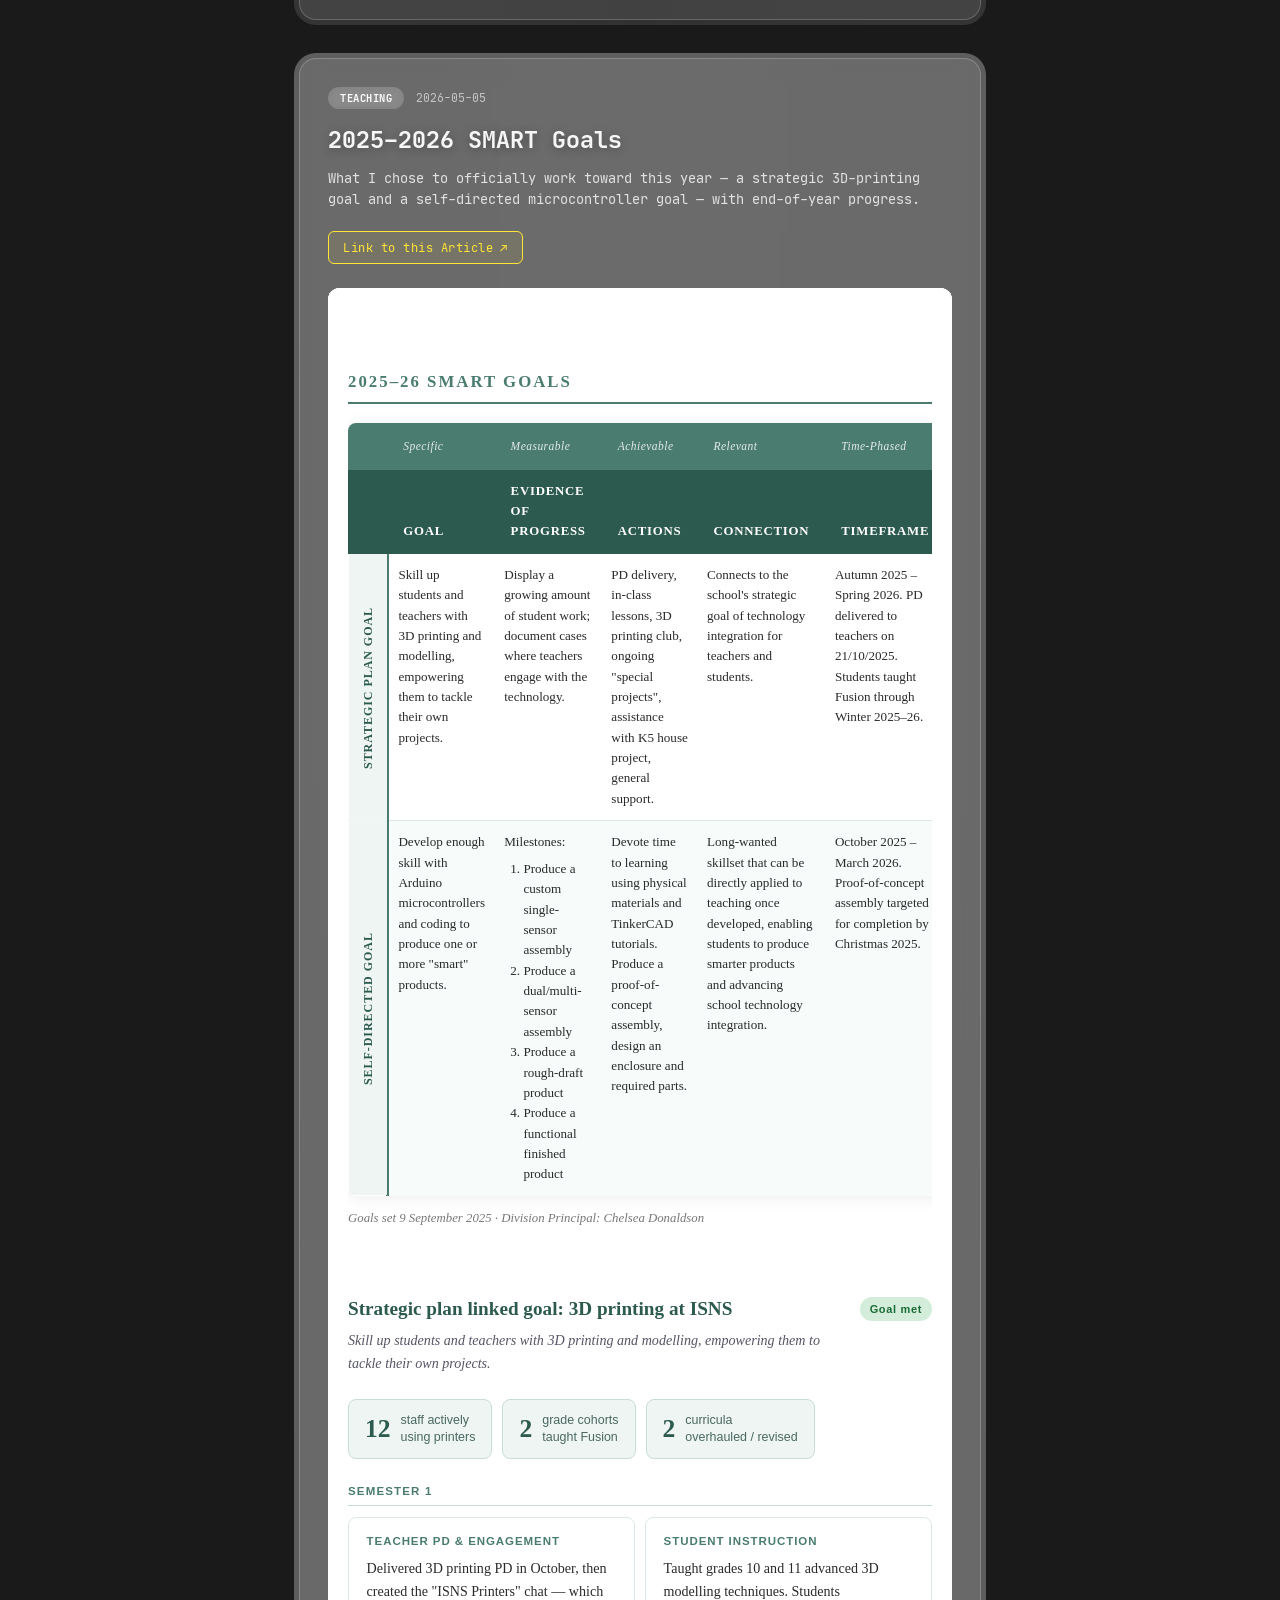
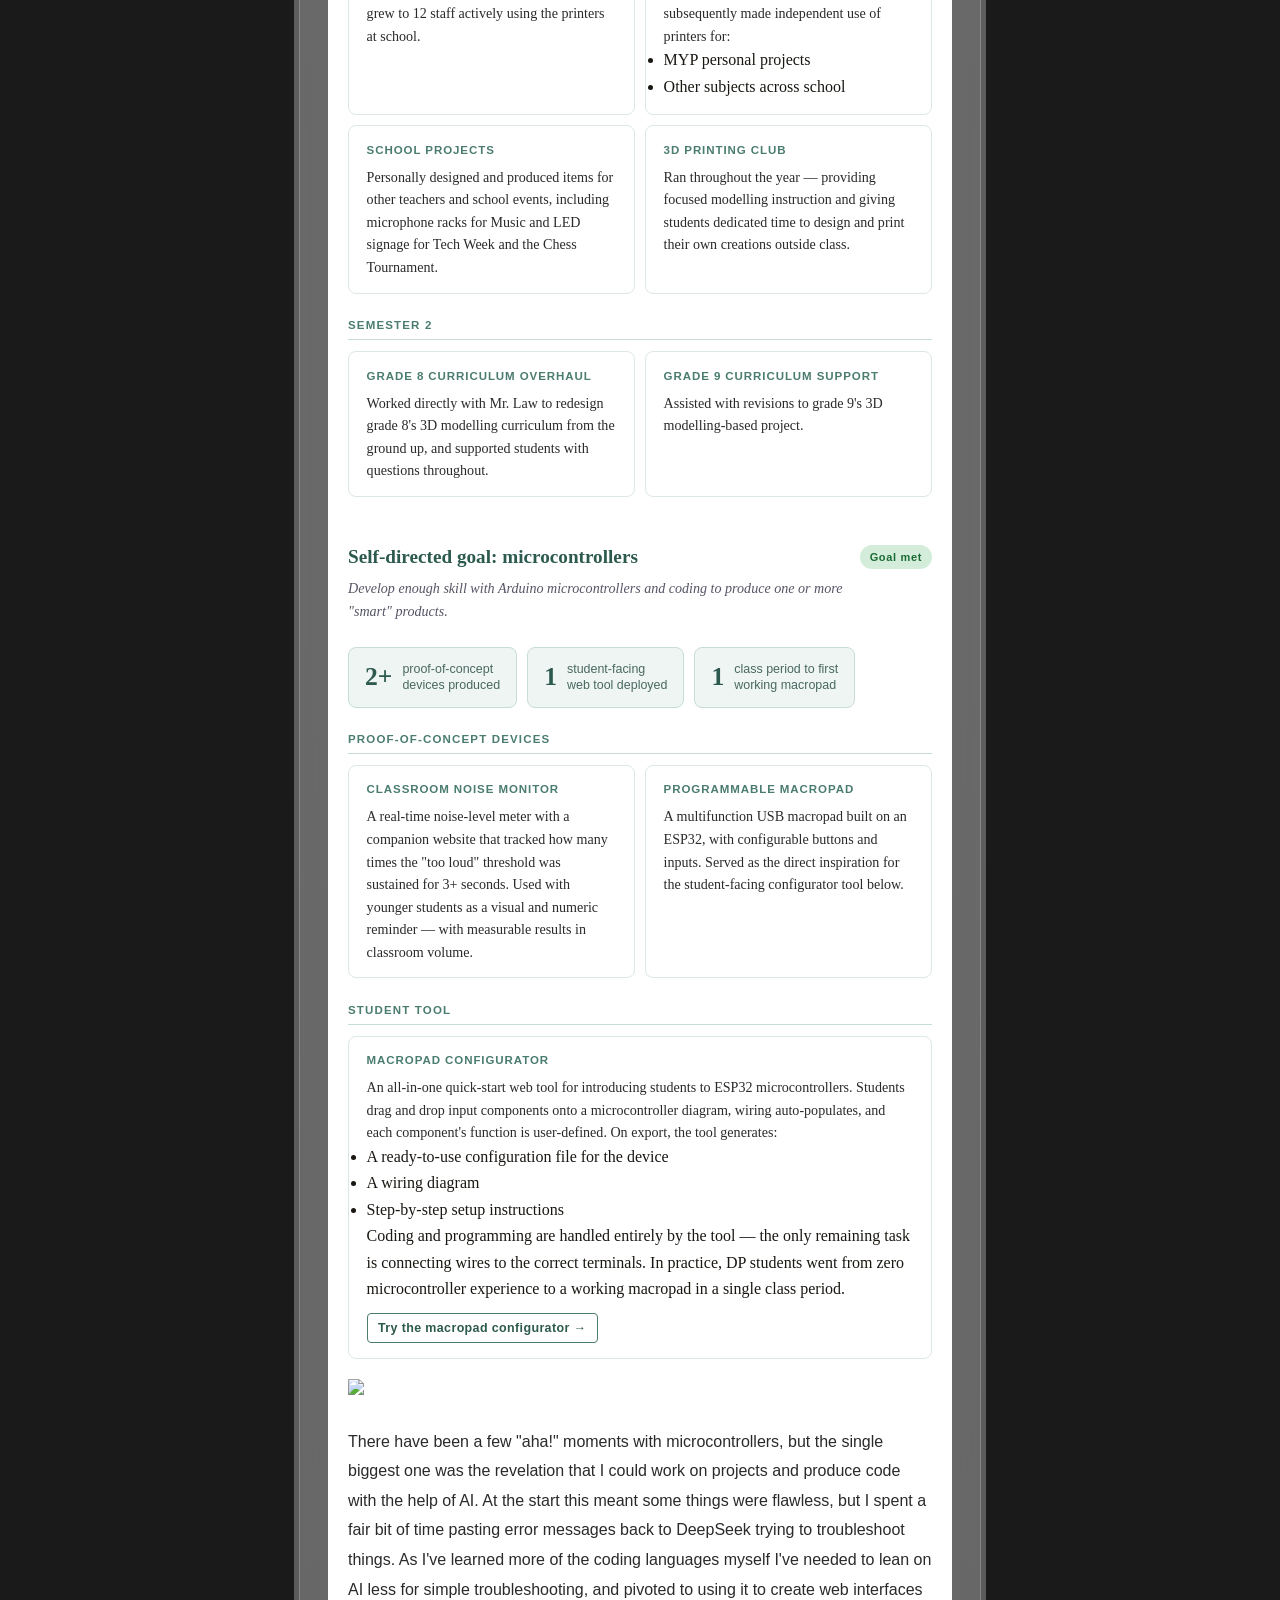
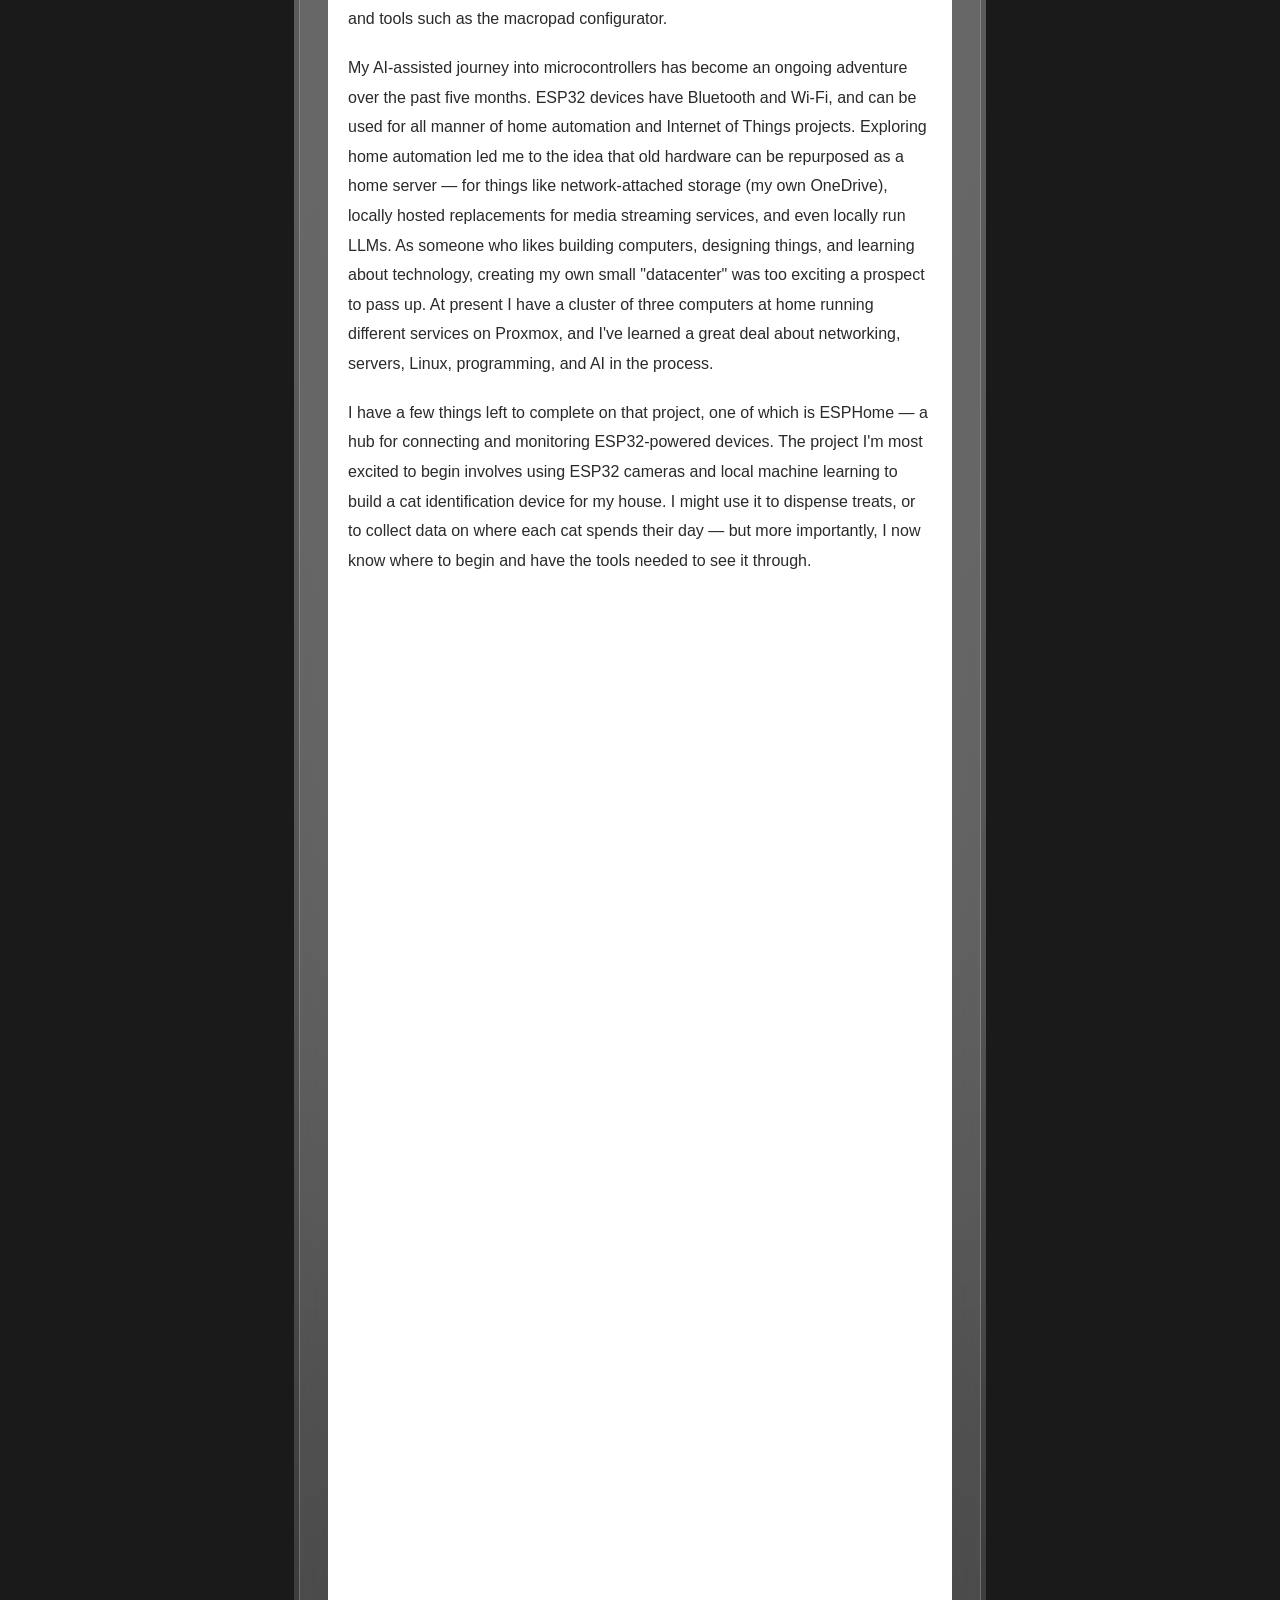
==== commit 36f9307e: "Update index.html" ====
--- a/index.html
+++ b/index.html
@@ -71,16 +71,20 @@
 
 /* ========== LAYOUT: side menu + post stack ========== */
 .layout {
-  max-width: 1100px;
+  max-width: 1340px;
   width: 100%;
   margin: 0 auto;
   padding: 2.5rem 2rem 6rem;
   display: flex;
   align-items: flex-start;
+  justify-content: center;
   gap: 2rem;
 }
-
-/* ----- side menu ----- */
+/* Invisible left gutter that mirrors the menu width, so the post stack
+   stays centered on the page rather than being pushed by the menu. */
+.layout-spacer { flex: 0 0 230px; }
+
+/* ----- side menu (right) ----- */
 .sidemenu {
   position: sticky;
   top: 84px;
@@ -127,7 +131,7 @@
 
 /* ----- post stack ----- */
 .post-stack {
-  flex: 1;
+  flex: 0 1 800px;
   min-width: 0;
   display: flex;
   flex-direction: column;
@@ -247,10 +251,12 @@
 /* ========== MOBILE ========== */
 @media (max-width: 860px) {
   .layout { flex-direction: column; gap: 1.25rem; }
+  .layout-spacer { display: none; }
   .sidemenu {
     position: static;
     flex: none;
     width: 100%;
+    order: -1;
   }
   .sidemenu-heading { display: none; }
   .sidemenu-toggle { display: block; }
@@ -278,7 +284,120 @@
 <main>
 <div class="layout">
 
-<!-- Side menu -->
+<!-- Left gutter: balances the right menu so the stack stays centered -->
+<div class="layout-spacer" aria-hidden="true"></div>
+
+<!-- Post stack (newest first) -->
+<section class="post-stack">
+
+<article class="post-card" id="post-portfolio">
+<div class="post-card-interior">
+<div class="post-meta">
+<span class="post-tag">Portfolio</span>
+<span class="post-date">2025–2026</span>
+</div>
+<h2>2025–2026 ISNS Portfolio</h2>
+<p class="post-excerpt">The full year in one place — a hub linking goals, standards, professional development, and observations from the 2025–26 school year.</p>
+<div class="post-actions">
+<a class="post-btn" href="posts/portfolio-2526.html" target="_blank" rel="noopener">Link to this Article ↗</a>
+</div>
+<div class="post-body"><iframe src="posts/portfolio-2526.html" title="2025–2026 ISNS Portfolio" loading="lazy"></iframe></div>
+</div>
+</article>
+
+<article class="post-card" id="post-pd">
+<div class="post-card-interior">
+<div class="post-meta">
+<span class="post-tag">Reflection</span>
+<span class="post-date">2026-05-08</span>
+</div>
+<h2>Professional Development Reflections</h2>
+<p class="post-excerpt">Looking back on the PD I delivered and attended across the year, and what actually stuck.</p>
+<div class="post-actions">
+<a class="post-btn" href="posts/PD2526reflection.html" target="_blank" rel="noopener">Link to this Article ↗</a>
+</div>
+<div class="post-body"><iframe src="posts/PD2526reflection.html" title="Professional Development Reflections" loading="lazy"></iframe></div>
+</div>
+</article>
+
+<article class="post-card" id="post-iste2526">
+<div class="post-card-interior">
+<div class="post-meta">
+<span class="post-tag">Teaching</span>
+<span class="post-date">2026-05-07</span>
+</div>
+<h2>ISTE Standards 2025–26</h2>
+<p class="post-excerpt">A breakdown of how the technology I used in class and personally maps onto the ISTE standards this year.</p>
+<div class="post-actions">
+<a class="post-btn" href="posts/iste2526.html" target="_blank" rel="noopener">Link to this Article ↗</a>
+</div>
+<div class="post-body"><iframe src="posts/iste2526.html" title="ISTE Standards 2025–26" loading="lazy"></iframe></div>
+</div>
+</article>
+
+<article class="post-card" id="post-goals">
+<div class="post-card-interior">
+<div class="post-meta">
+<span class="post-tag">Teaching</span>
+<span class="post-date">2026-05-05</span>
+</div>
+<h2>2025–2026 SMART Goals</h2>
+<p class="post-excerpt">What I chose to officially work toward this year — a strategic 3D-printing goal and a self-directed microcontroller goal — with end-of-year progress.</p>
+<div class="post-actions">
+<a class="post-btn" href="posts/2025-2026-goals.html" target="_blank" rel="noopener">Link to this Article ↗</a>
+</div>
+<div class="post-body"><iframe src="posts/2025-2026-goals.html" title="2025–2026 SMART Goals" loading="lazy"></iframe></div>
+</div>
+</article>
+
+<article class="post-card" id="post-observations">
+<div class="post-card-interior">
+<div class="post-meta">
+<span class="post-tag">Teaching</span>
+<span class="post-date">2026-05-05</span>
+</div>
+<h2>Lesson Observations 2025–26</h2>
+<p class="post-excerpt">Notes and takeaways from classroom observations across the year.</p>
+<div class="post-actions">
+<a class="post-btn" href="posts/observations25-26.html" target="_blank" rel="noopener">Link to this Article ↗</a>
+</div>
+<div class="post-body"><iframe src="posts/observations25-26.html" title="Lesson Observations 2025–26" loading="lazy"></iframe></div>
+</div>
+</article>
+
+<article class="post-card" id="post-ib">
+<div class="post-card-interior">
+<div class="post-meta">
+<span class="post-tag">Teaching</span>
+<span class="post-date">2026-04-23</span>
+</div>
+<h2>IB Teaching &amp; Learning Standards 2025–26</h2>
+<p class="post-excerpt">How my approaches to teaching and learning lined up with the IB standards — inquiry, action, and reflection in practice.</p>
+<div class="post-actions">
+<a class="post-btn" href="posts/IBstandards.html" target="_blank" rel="noopener">Link to this Article ↗</a>
+</div>
+<div class="post-body"><iframe src="posts/IBstandards.html" title="IB Teaching & Learning Standards 2025–26" loading="lazy"></iframe></div>
+</div>
+</article>
+
+<article class="post-card" id="post-iste2425">
+<div class="post-card-interior">
+<div class="post-meta">
+<span class="post-tag">Teaching</span>
+<span class="post-date">2025 · archive</span>
+</div>
+<h2>ISTE Standards in review for 2024–2025</h2>
+<p class="post-excerpt">Last year's review — the technology used in my class and by me throughout 2024–2025.</p>
+<div class="post-actions">
+<a class="post-btn" href="posts/ISTE-standards-2024-2025.html" target="_blank" rel="noopener">Link to this Article ↗</a>
+</div>
+<div class="post-body"><iframe src="posts/ISTE-standards-2024-2025.html" title="ISTE Standards in review for 2024–2025" loading="lazy"></iframe></div>
+</div>
+</article>
+
+</section>
+
+<!-- Side menu (right) -->
 <aside class="sidemenu" id="sidemenu">
 <button class="sidemenu-toggle" id="sidemenuToggle" aria-expanded="false">Recent posts ▾</button>
 <p class="sidemenu-heading">Recent posts</p>
@@ -293,115 +412,6 @@
 </nav>
 </aside>
 
-<!-- Post stack (newest first) -->
-<section class="post-stack">
-
-<article class="post-card" id="post-portfolio">
-<div class="post-card-interior">
-<div class="post-meta">
-<span class="post-tag">Portfolio</span>
-<span class="post-date">2025–2026</span>
-</div>
-<h2>2025–2026 ISNS Portfolio</h2>
-<p class="post-excerpt">The full year in one place — a hub linking goals, standards, professional development, and observations from the 2025–26 school year.</p>
-<div class="post-actions">
-<a class="post-btn" href="posts/portfolio-2526.html" target="_blank" rel="noopener">Link to this Article ↗</a>
-</div>
-<div class="post-body"><iframe src="posts/portfolio-2526.html" title="2025–2026 ISNS Portfolio" loading="lazy"></iframe></div>
-</div>
-</article>
-
-<article class="post-card" id="post-pd">
-<div class="post-card-interior">
-<div class="post-meta">
-<span class="post-tag">Reflection</span>
-<span class="post-date">2026-05-08</span>
-</div>
-<h2>Professional Development Reflections</h2>
-<p class="post-excerpt">Looking back on the PD I delivered and attended across the year, and what actually stuck.</p>
-<div class="post-actions">
-<a class="post-btn" href="posts/PD2526reflection.html" target="_blank" rel="noopener">Link to this Article ↗</a>
-</div>
-<div class="post-body"><iframe src="posts/PD2526reflection.html" title="Professional Development Reflections" loading="lazy"></iframe></div>
-</div>
-</article>
-
-<article class="post-card" id="post-iste2526">
-<div class="post-card-interior">
-<div class="post-meta">
-<span class="post-tag">Teaching</span>
-<span class="post-date">2026-05-07</span>
-</div>
-<h2>ISTE Standards 2025–26</h2>
-<p class="post-excerpt">A breakdown of how the technology I used in class and personally maps onto the ISTE standards this year.</p>
-<div class="post-actions">
-<a class="post-btn" href="posts/iste2526.html" target="_blank" rel="noopener">Link to this Article ↗</a>
-</div>
-<div class="post-body"><iframe src="posts/iste2526.html" title="ISTE Standards 2025–26" loading="lazy"></iframe></div>
-</div>
-</article>
-
-<article class="post-card" id="post-goals">
-<div class="post-card-interior">
-<div class="post-meta">
-<span class="post-tag">Teaching</span>
-<span class="post-date">2026-05-05</span>
-</div>
-<h2>2025–2026 SMART Goals</h2>
-<p class="post-excerpt">What I chose to officially work toward this year — a strategic 3D-printing goal and a self-directed microcontroller goal — with end-of-year progress.</p>
-<div class="post-actions">
-<a class="post-btn" href="posts/2025-2026-goals.html" target="_blank" rel="noopener">Link to this Article ↗</a>
-</div>
-<div class="post-body"><iframe src="posts/2025-2026-goals.html" title="2025–2026 SMART Goals" loading="lazy"></iframe></div>
-</div>
-</article>
-
-<article class="post-card" id="post-observations">
-<div class="post-card-interior">
-<div class="post-meta">
-<span class="post-tag">Teaching</span>
-<span class="post-date">2026-05-05</span>
-</div>
-<h2>Lesson Observations 2025–26</h2>
-<p class="post-excerpt">Notes and takeaways from classroom observations across the year.</p>
-<div class="post-actions">
-<a class="post-btn" href="posts/observations25-26.html" target="_blank" rel="noopener">Link to this Article ↗</a>
-</div>
-<div class="post-body"><iframe src="posts/observations25-26.html" title="Lesson Observations 2025–26" loading="lazy"></iframe></div>
-</div>
-</article>
-
-<article class="post-card" id="post-ib">
-<div class="post-card-interior">
-<div class="post-meta">
-<span class="post-tag">Teaching</span>
-<span class="post-date">2026-04-23</span>
-</div>
-<h2>IB Teaching &amp; Learning Standards 2025–26</h2>
-<p class="post-excerpt">How my approaches to teaching and learning lined up with the IB standards — inquiry, action, and reflection in practice.</p>
-<div class="post-actions">
-<a class="post-btn" href="posts/IBstandards.html" target="_blank" rel="noopener">Link to this Article ↗</a>
-</div>
-<div class="post-body"><iframe src="posts/IBstandards.html" title="IB Teaching & Learning Standards 2025–26" loading="lazy"></iframe></div>
-</div>
-</article>
-
-<article class="post-card" id="post-iste2425">
-<div class="post-card-interior">
-<div class="post-meta">
-<span class="post-tag">Teaching</span>
-<span class="post-date">2025 · archive</span>
-</div>
-<h2>ISTE Standards in review for 2024–2025</h2>
-<p class="post-excerpt">Last year's review — the technology used in my class and by me throughout 2024–2025.</p>
-<div class="post-actions">
-<a class="post-btn" href="posts/ISTE-standards-2024-2025.html" target="_blank" rel="noopener">Link to this Article ↗</a>
-</div>
-<div class="post-body"><iframe src="posts/ISTE-standards-2024-2025.html" title="ISTE Standards in review for 2024–2025" loading="lazy"></iframe></div>
-</div>
-</article>
-
-</section>
 </div>
 </main>
 
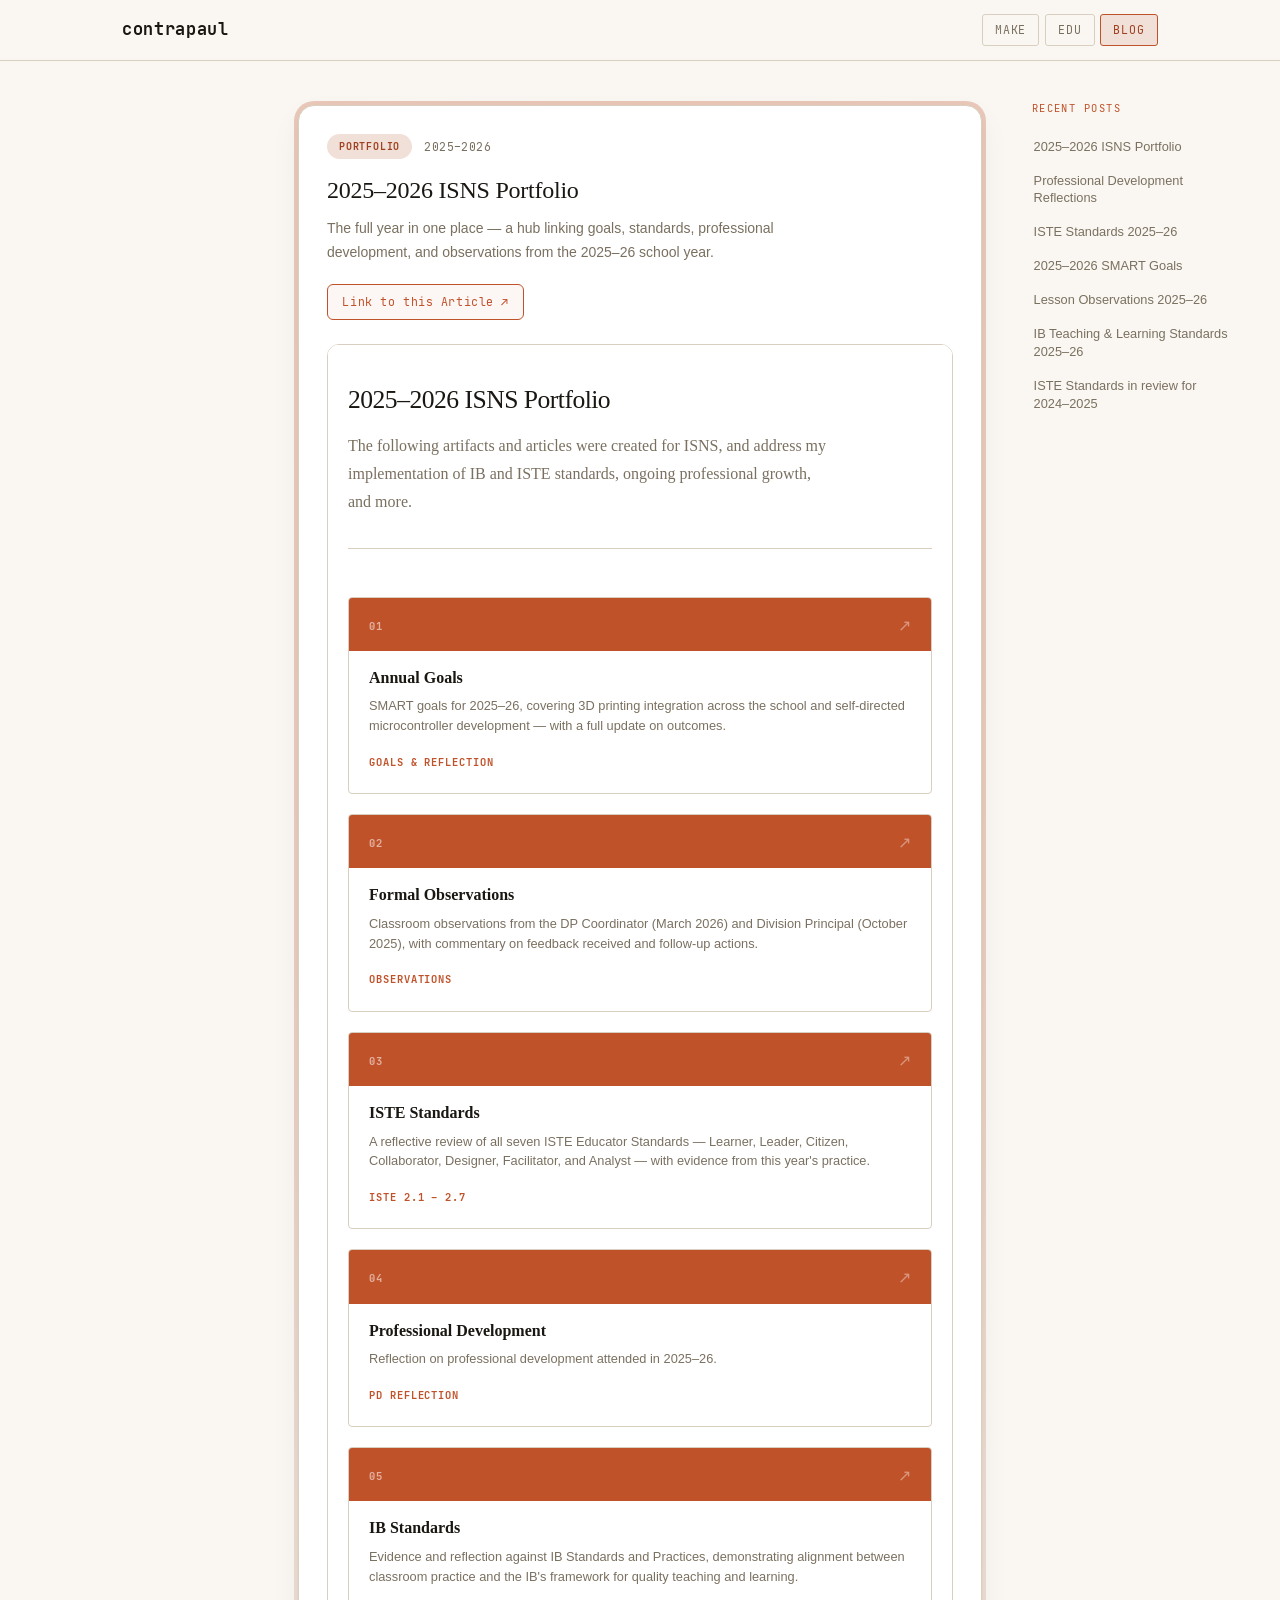
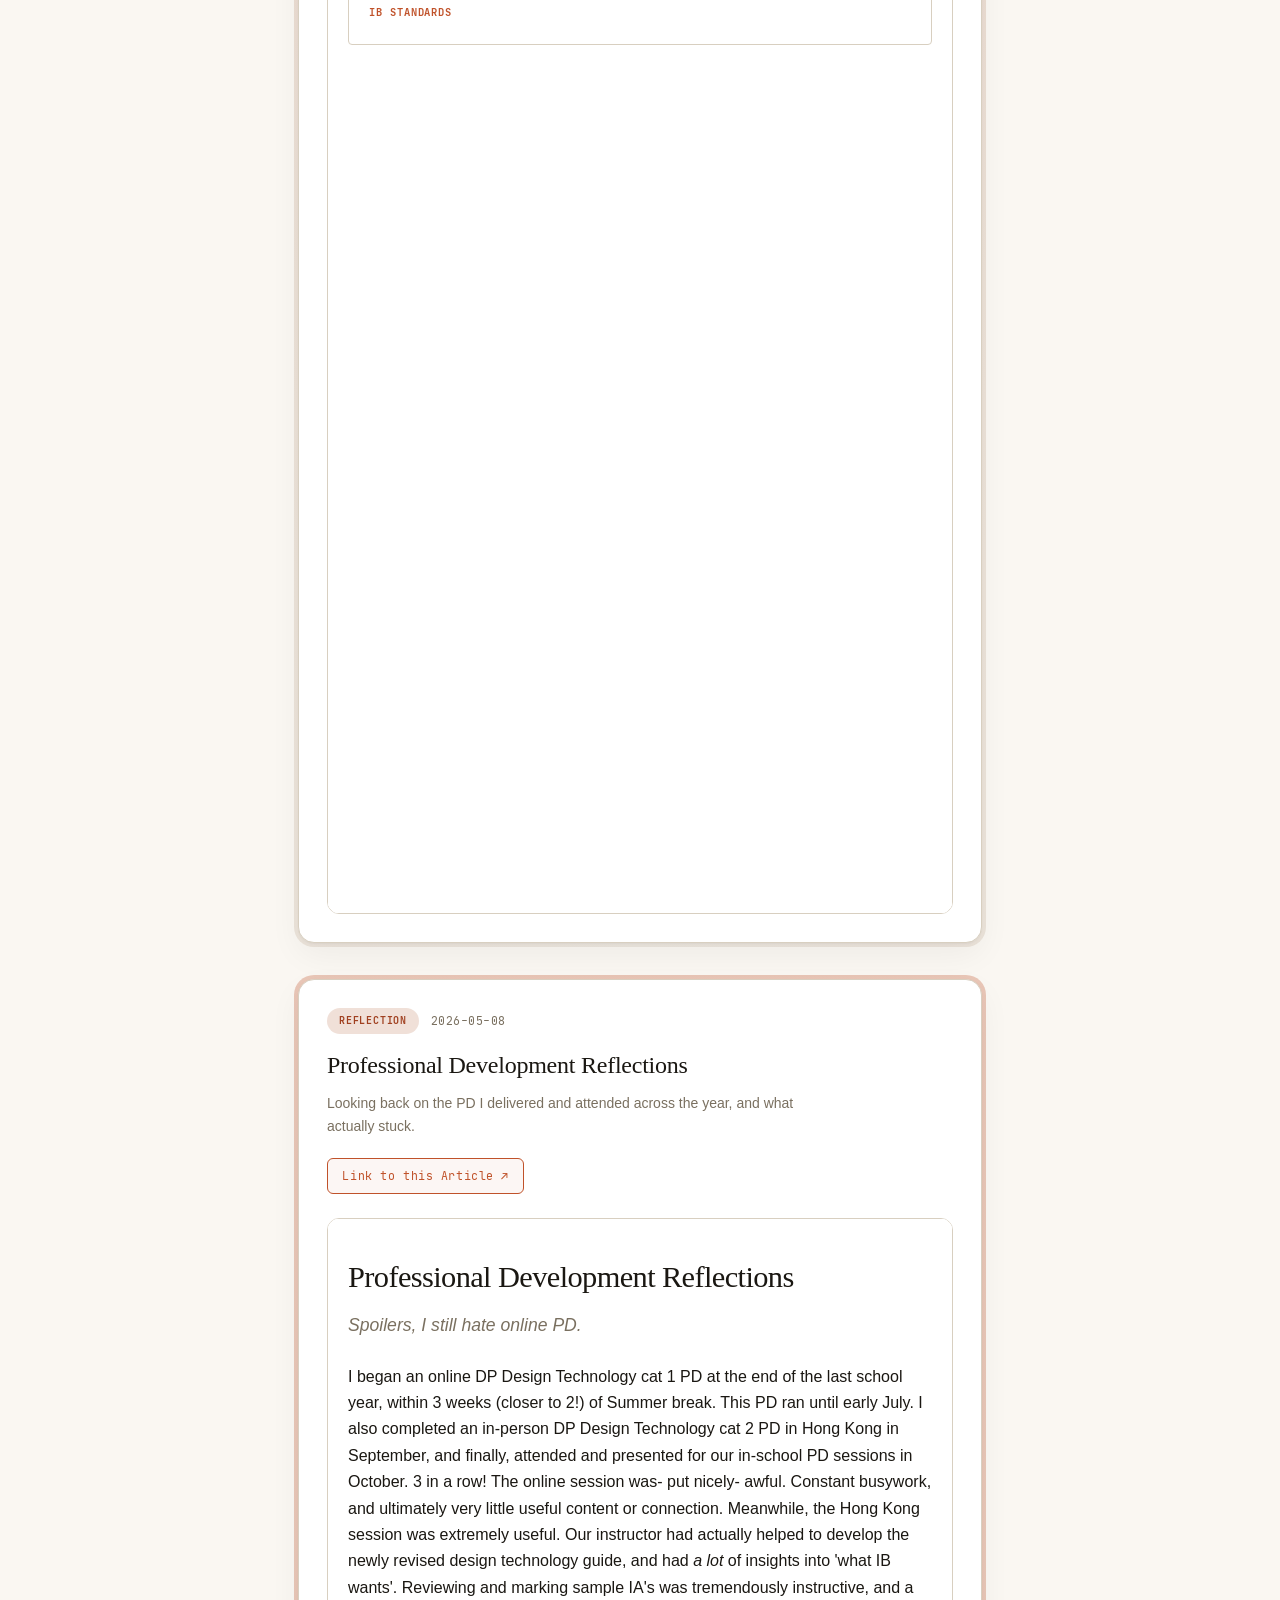
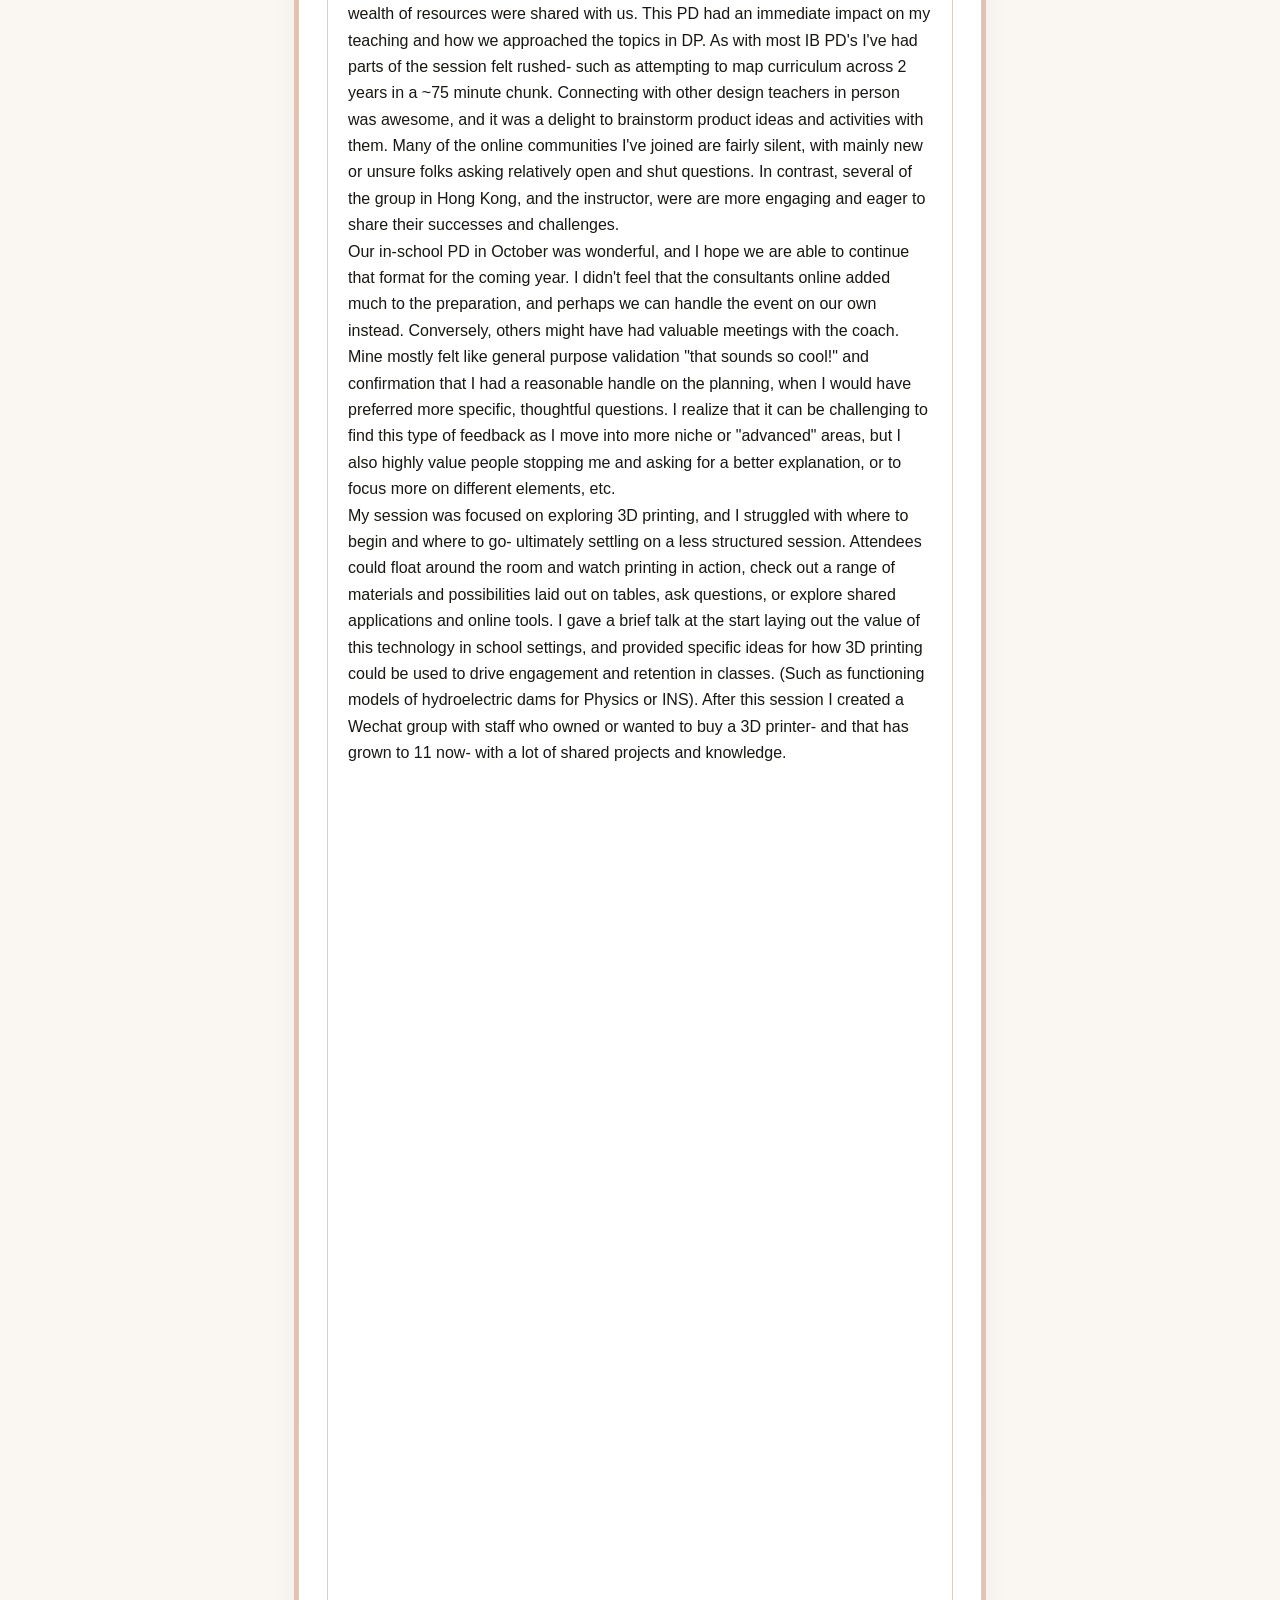
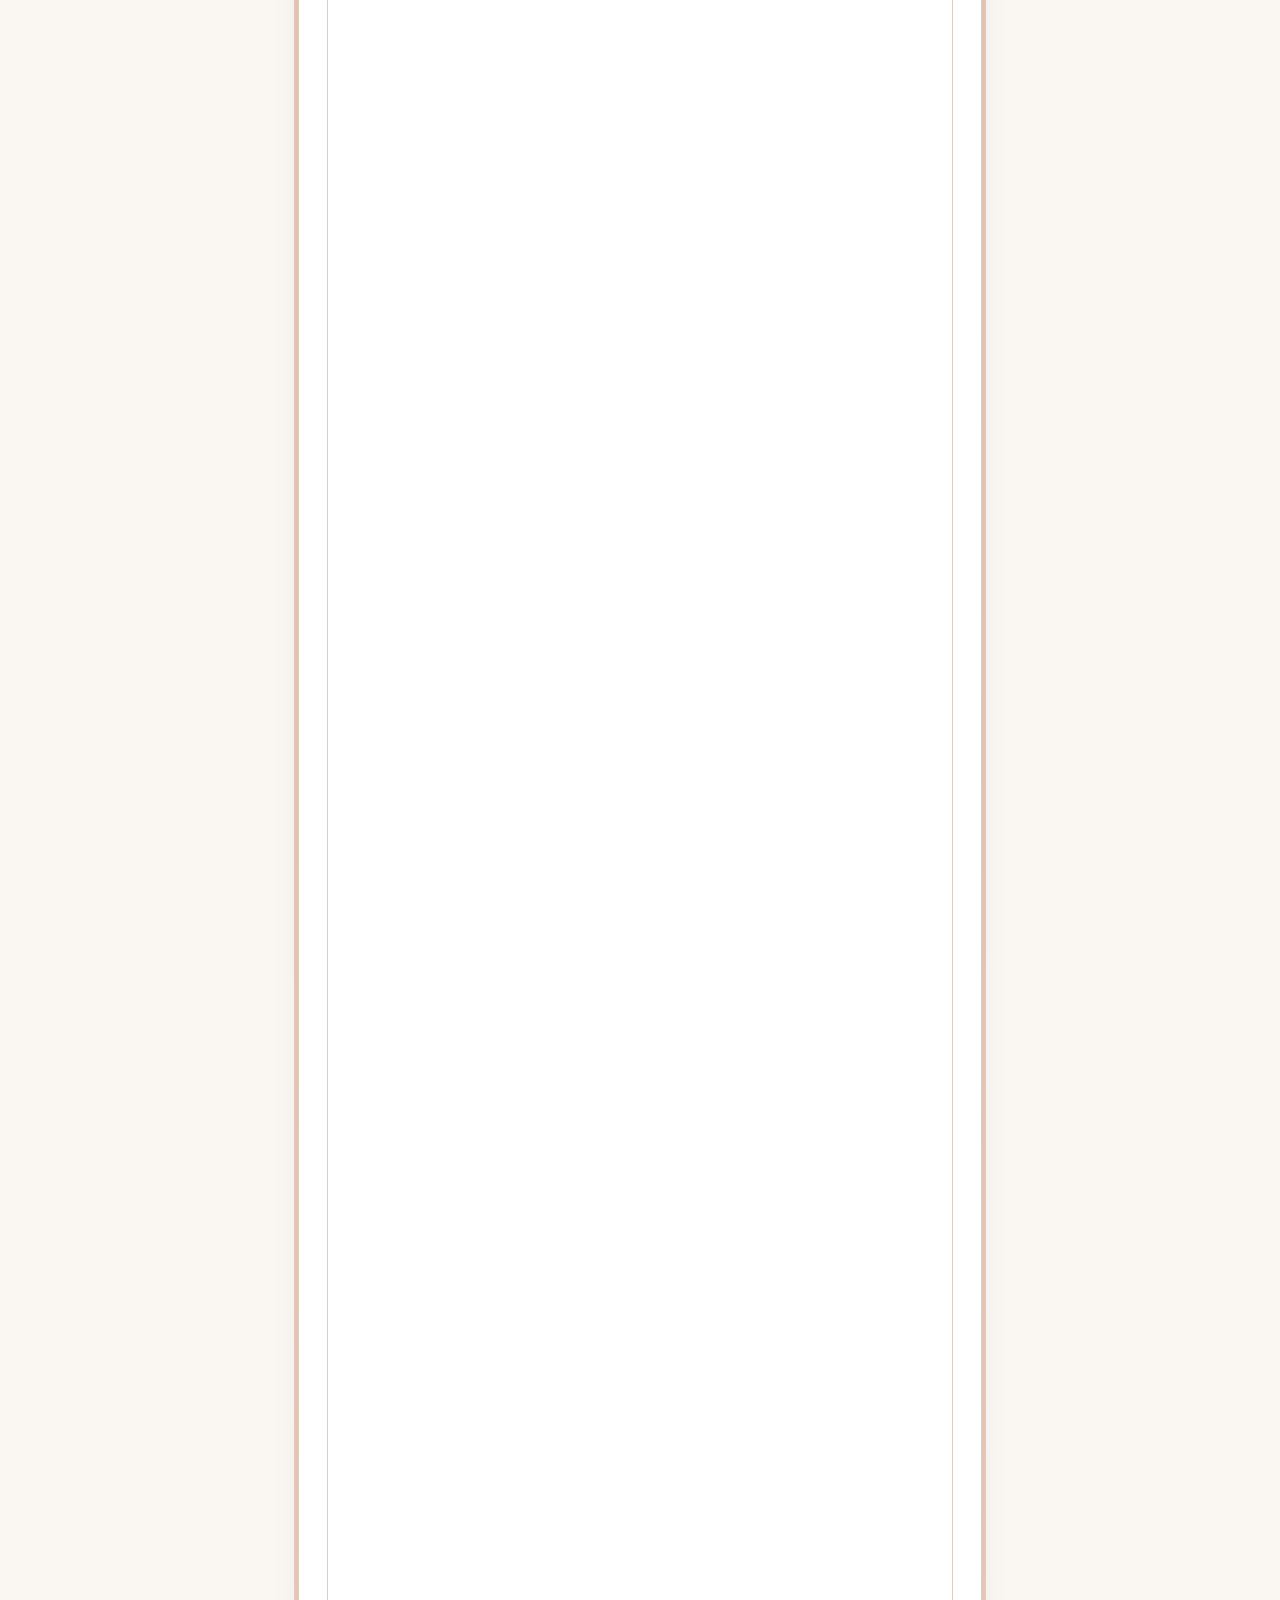
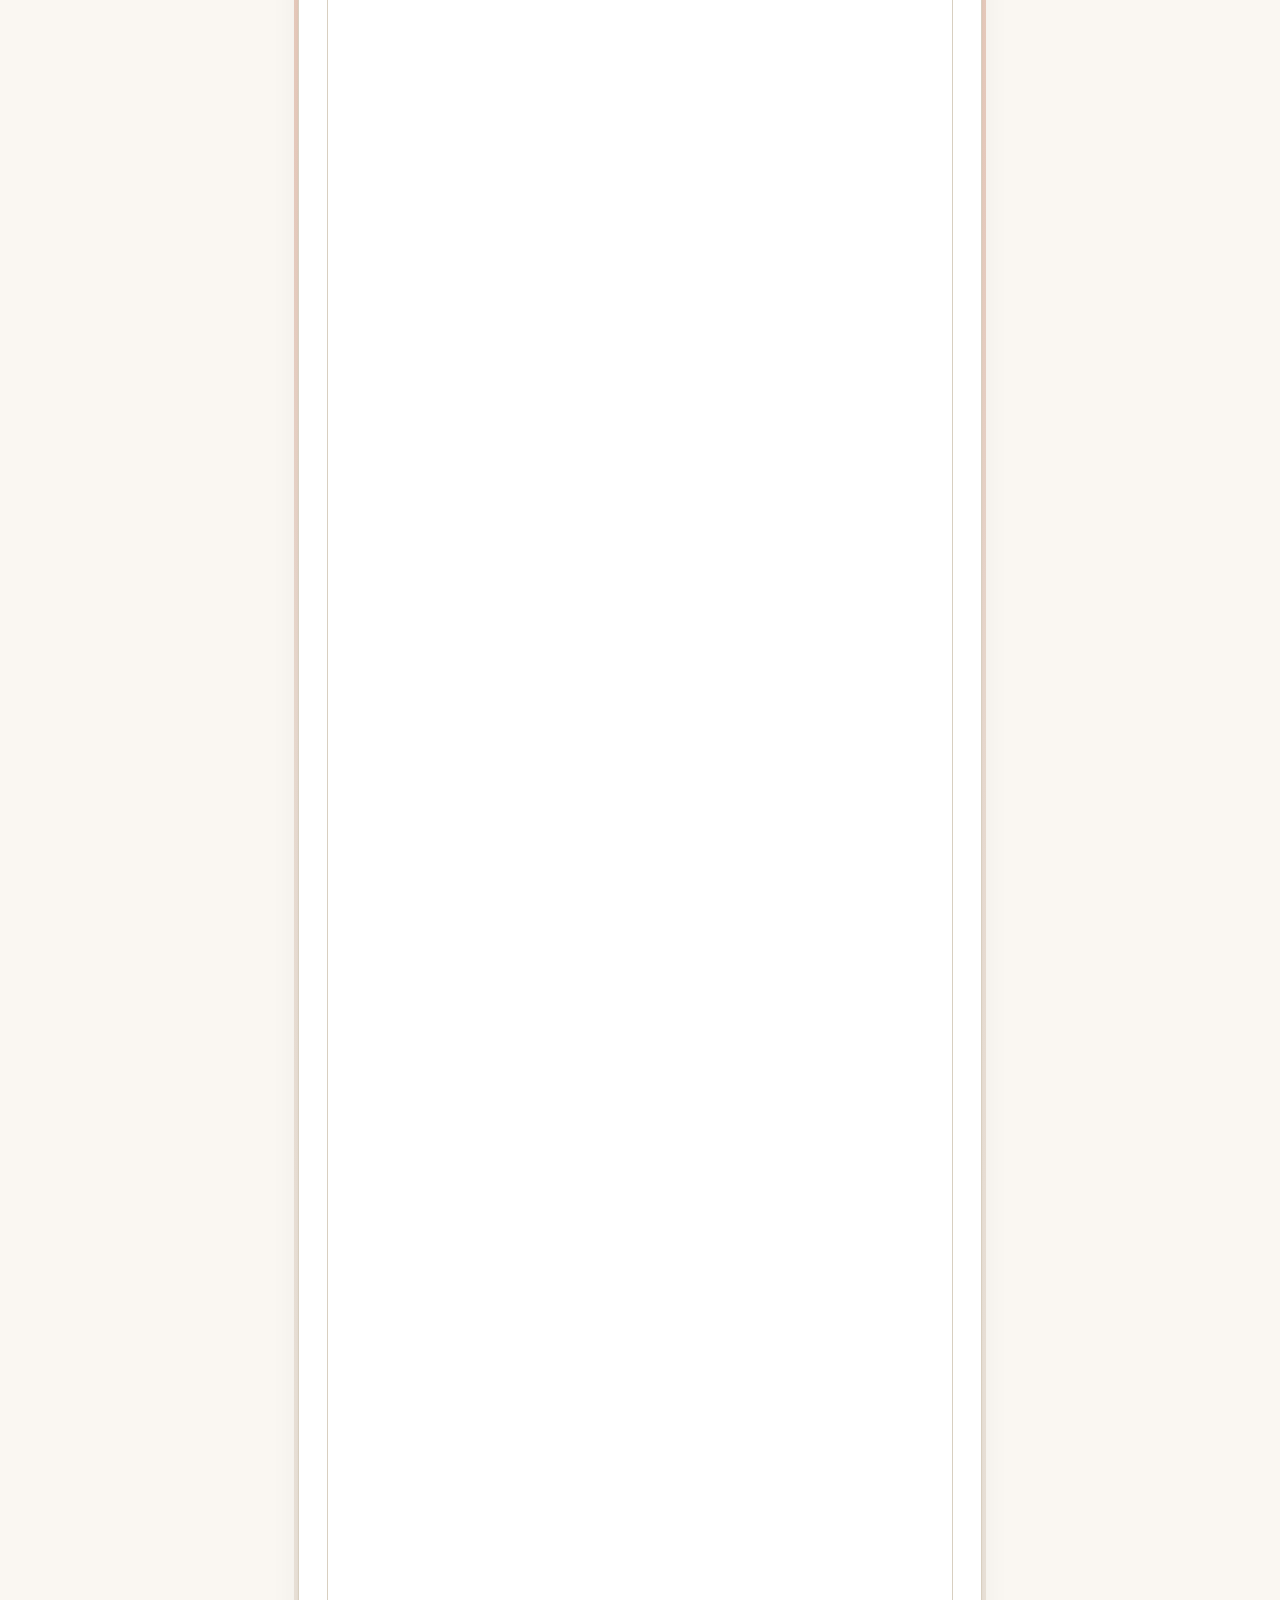
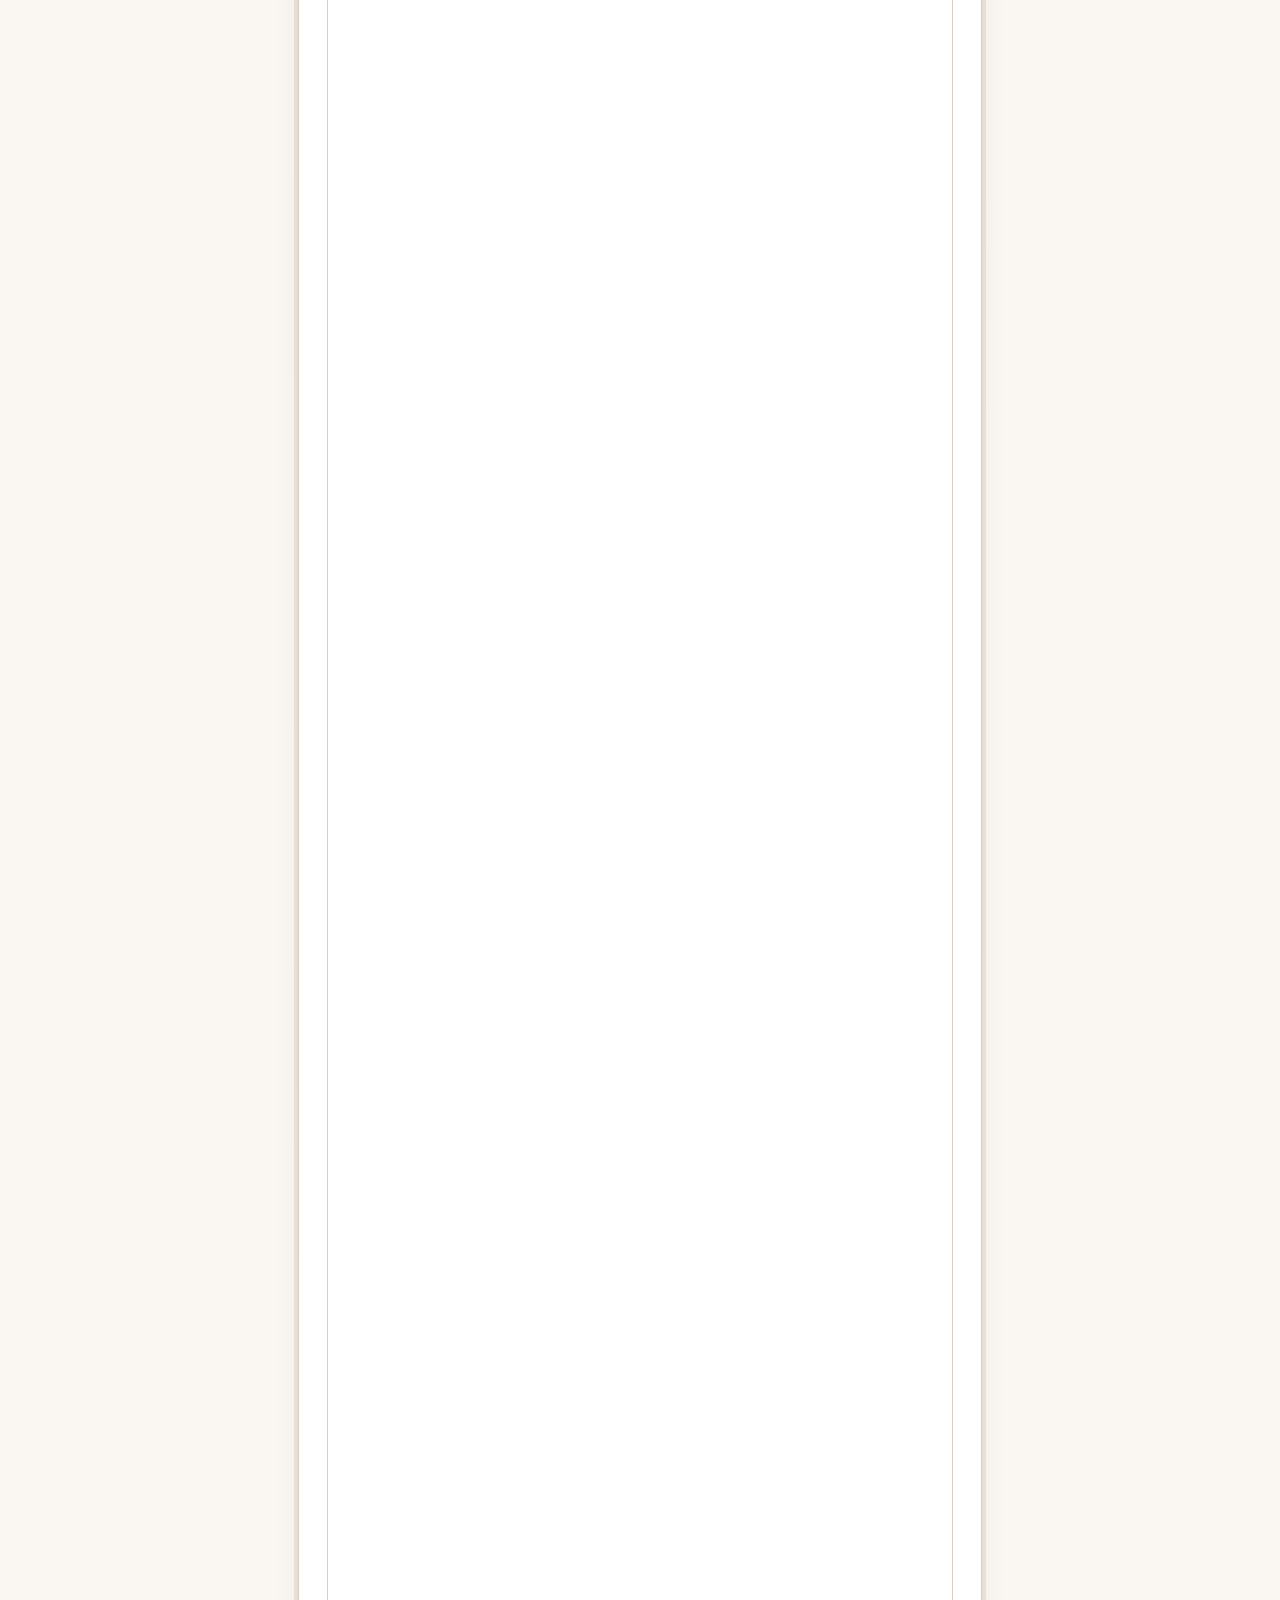
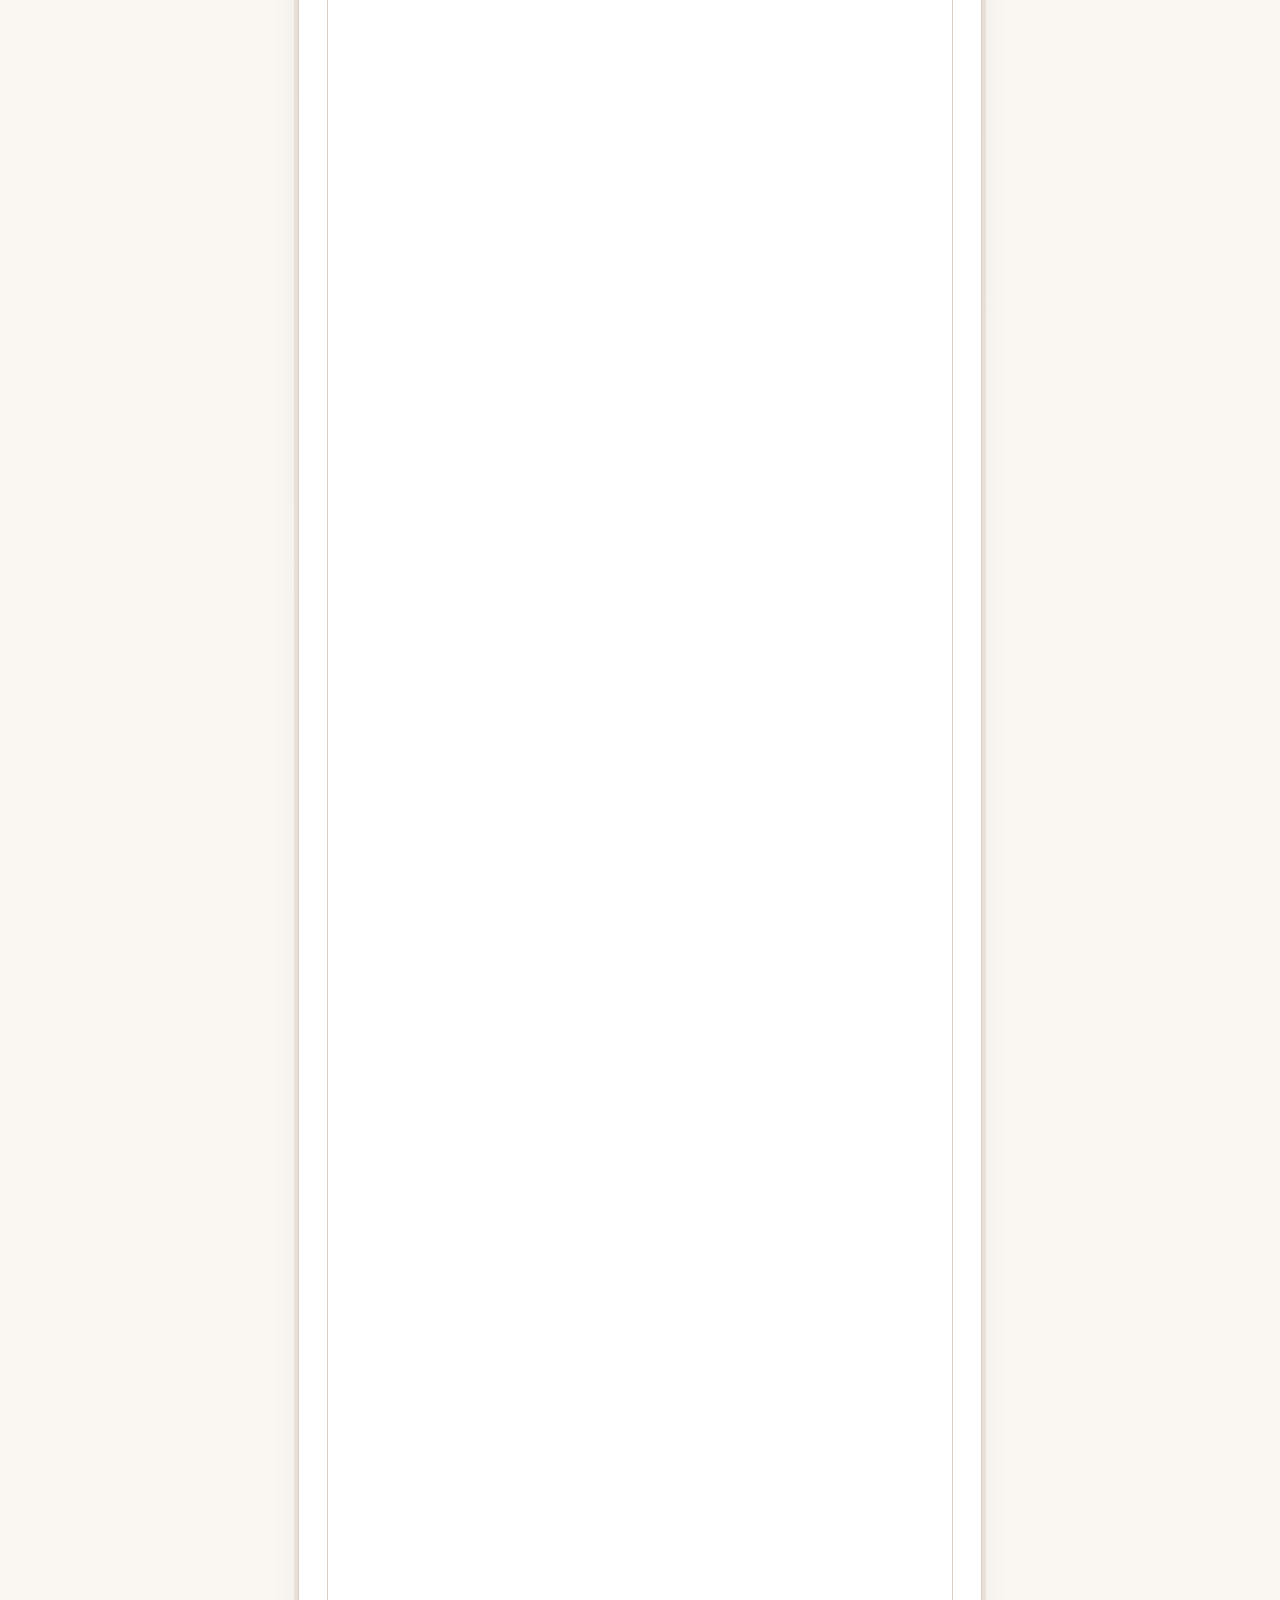
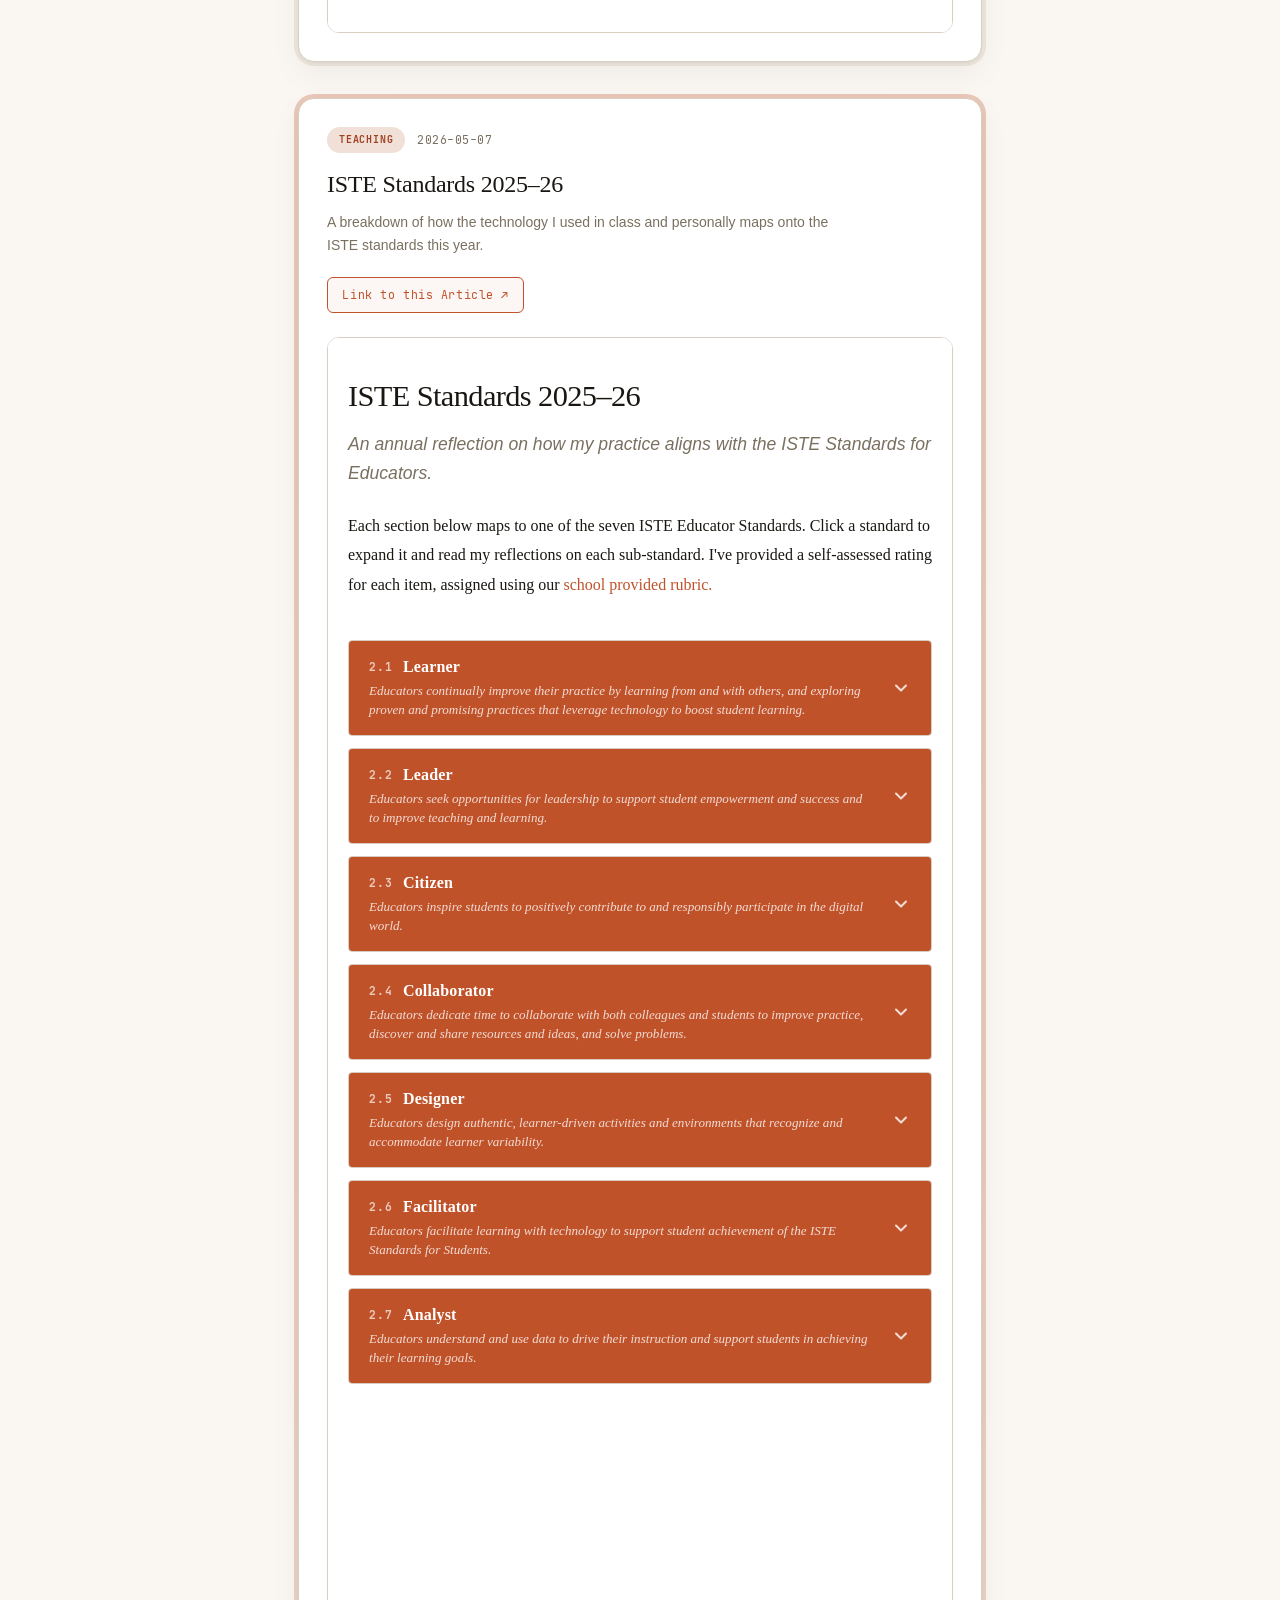
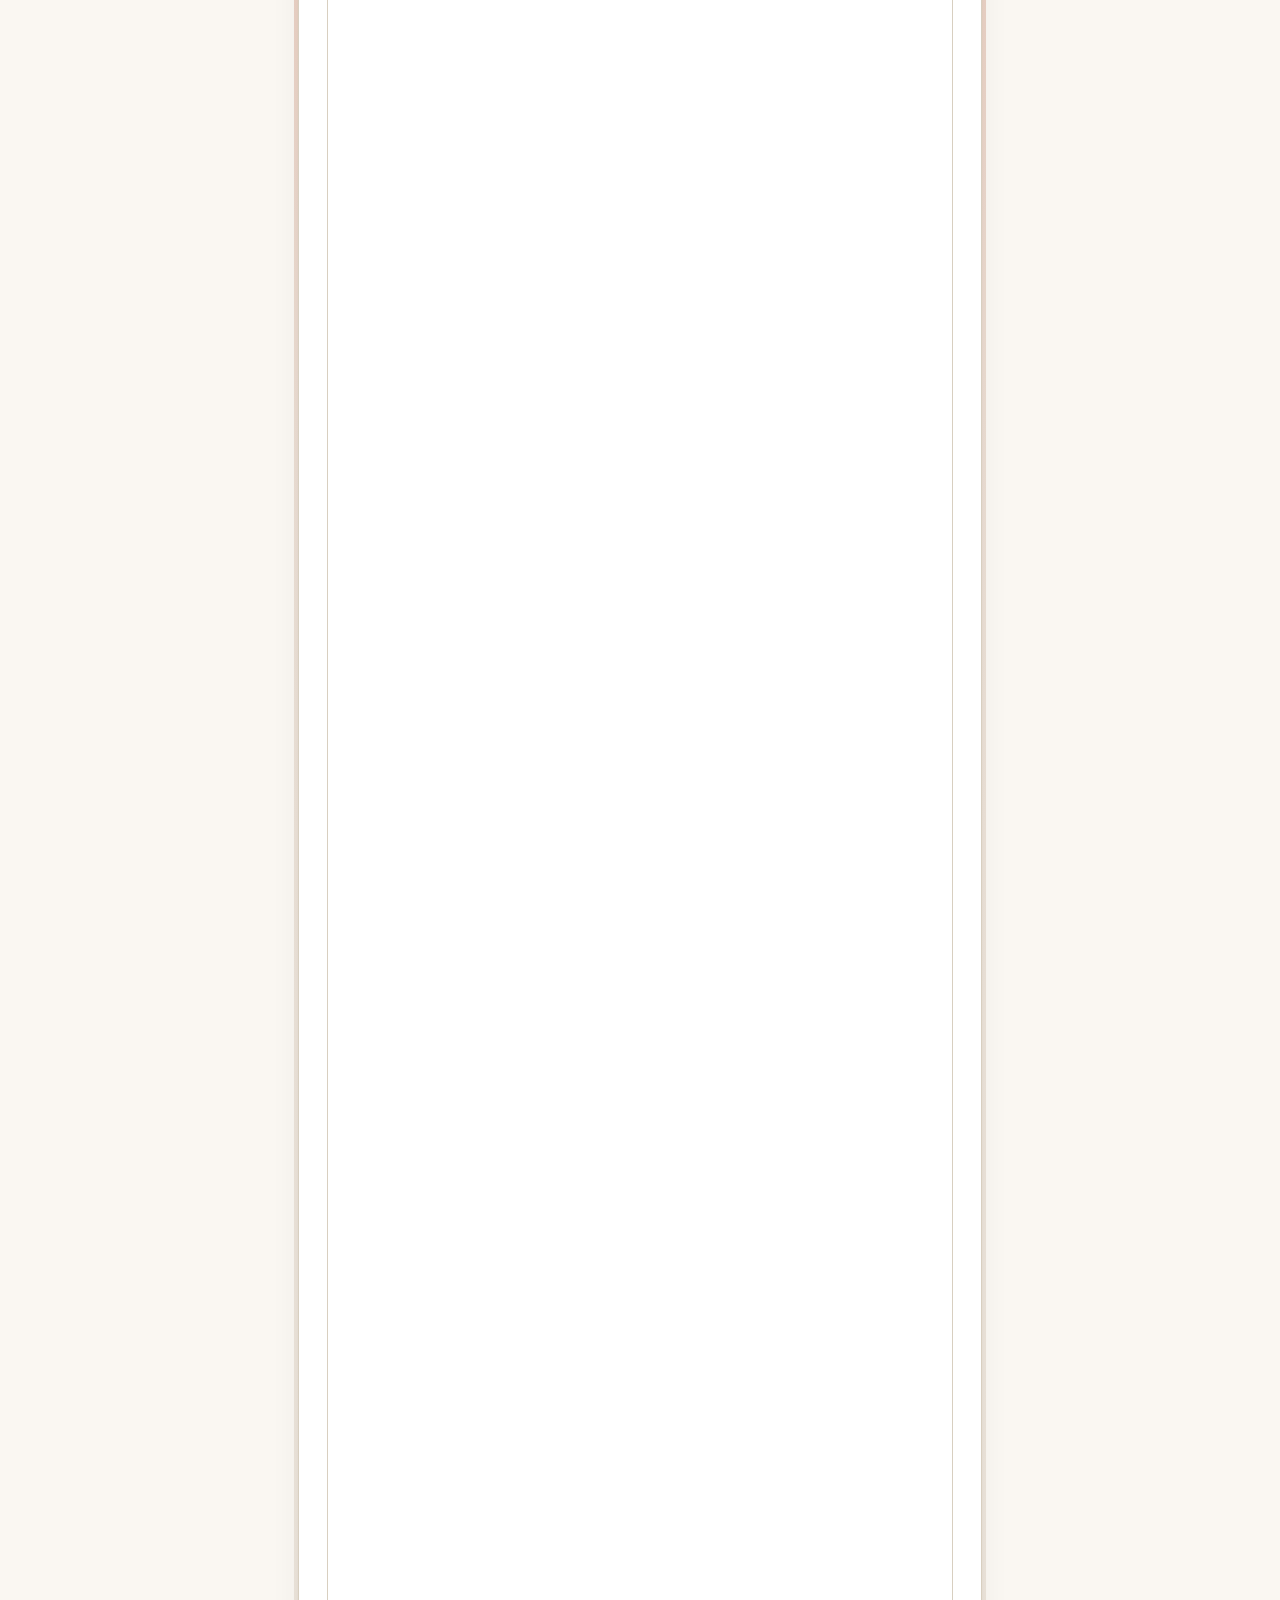
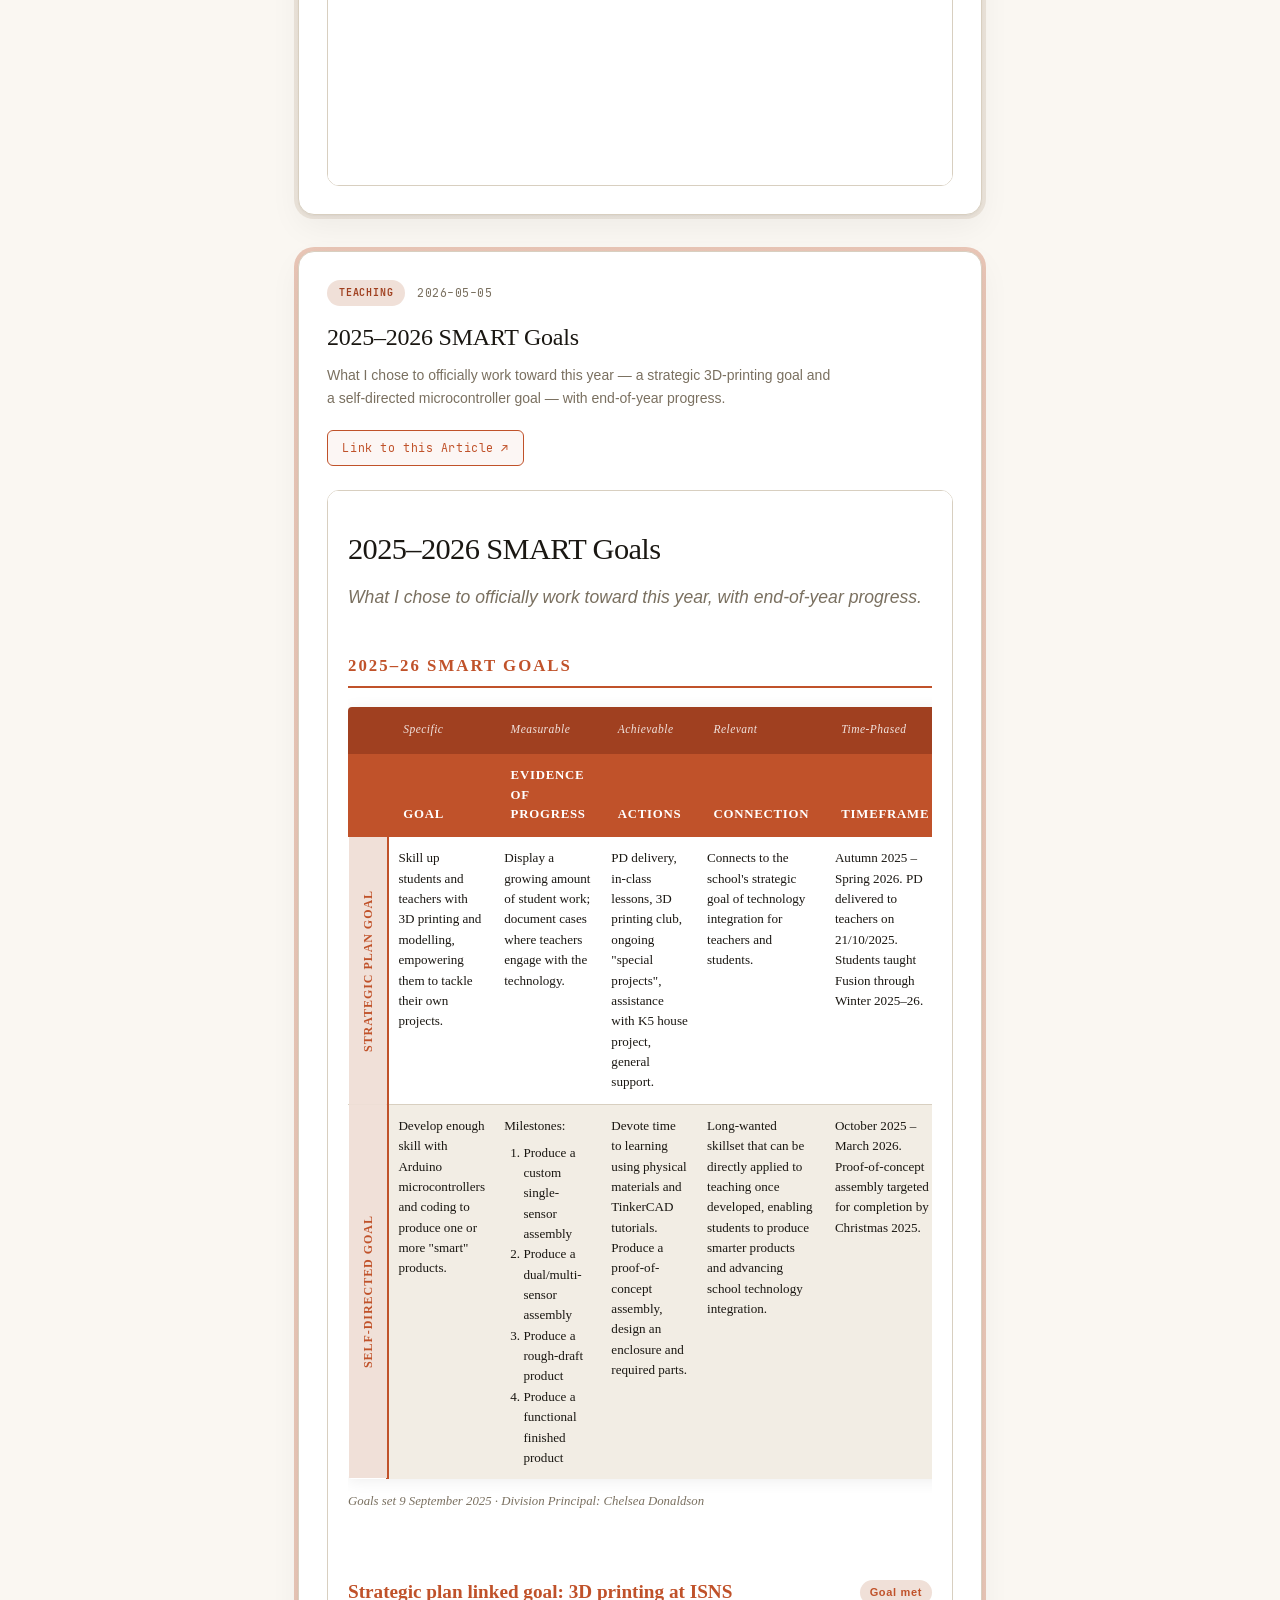
==== commit 6eaa61bb: "Restyle blog landing page to the warm editorial theme Move index.html from the dark JetBrains Mono g" ====
--- a/index.html
+++ b/index.html
@@ -7,27 +7,47 @@
 <title>blog · contrapaul</title>
 <link rel="stylesheet" href="WEB/css/jetbrains-mono.css">
 <style>
+/* Warm editorial theme (shared with style.css) — slick chrome, readable content.
+   JetBrains Mono is reserved for UI details; serif headlines + sans body do the reading. */
+:root {
+  --bg:          #faf7f2;
+  --surface:     #f2ede4;
+  --surface-2:   #e8e0d0;
+  --border:      #d8cfc0;
+  --text:        #1a1712;
+  --muted:       #7a7060;
+  --accent:      #c0522a;   /* terracotta */
+  --accent-dark: #a04020;
+  --accent-light:#f0e0d8;
+  --font-display: Georgia, "Times New Roman", serif;
+  --font-body:    "Helvetica Neue", Helvetica, Arial, sans-serif;
+  --font-mono:    'JetBrains Mono', "Courier New", monospace;
+  --transition:   180ms ease;
+}
+
 * { box-sizing: border-box; margin: 0; padding: 0; }
 body {
-  font-family: 'JetBrains Mono', monospace;
-  background: #1a1a1a;
-  color: #fff;
+  font-family: var(--font-body);
+  background: var(--bg);
+  color: var(--text);
+  line-height: 1.6;
   min-height: 100vh;
   display: flex;
   flex-direction: column;
   -webkit-font-smoothing: antialiased;
 }
 a { color: inherit; text-decoration: none; }
+::selection { background: var(--accent-light); }
 
 /* ========== HEADER (shared with contrapaul.com) ========== */
 .site-header {
   position: sticky;
   top: 0;
   z-index: 100;
-  background: rgba(26,26,26,0.92);
+  background: rgba(250,247,242,0.92);
   backdrop-filter: blur(8px);
   -webkit-backdrop-filter: blur(8px);
-  border-bottom: 1px solid rgba(255,255,255,0.1);
+  border-bottom: 1px solid var(--border);
 }
 .header-inner {
   max-width: 1100px;
@@ -39,34 +59,36 @@
   justify-content: space-between;
 }
 .wordmark {
-  font-size: 1.1rem;
+  font-family: var(--font-mono);
+  font-size: 1.05rem;
   font-weight: 700;
   letter-spacing: 0.04em;
-  opacity: 0.95;
-  transition: opacity 200ms ease;
-}
-.wordmark:hover { opacity: 1; }
-.nav { display: flex; gap: 0.25rem; }
+  transition: color var(--transition);
+}
+.wordmark:hover { color: var(--accent); }
+.nav { display: flex; gap: 0.35rem; }
 .nav a {
-  font-size: 0.8rem;
-  letter-spacing: 0.06em;
+  font-family: var(--font-mono);
+  font-size: 0.72rem;
+  letter-spacing: 0.08em;
   text-transform: uppercase;
   padding: 0.35rem 0.75rem;
-  opacity: 0.7;
-  transition: opacity 200ms ease, color 200ms ease, border-color 200ms ease;
-}
-.nav a:hover { opacity: 1; }
+  color: var(--muted);
+  transition: color var(--transition), border-color var(--transition), background var(--transition);
+}
+.nav a:hover { color: var(--text); }
 .nav-tag {
-  border: 1px solid rgba(255,255,255,0.15);
+  border: 1px solid var(--border);
   border-radius: 3px;
 }
 .nav-tag:hover {
-  border-color: #FFE536;
-  color: #FFE536;
+  border-color: var(--accent);
+  color: var(--accent);
 }
 .nav-tag.active {
-  border-color: rgba(255,255,255,0.4);
-  opacity: 1;
+  border-color: var(--accent);
+  color: var(--accent-dark);
+  background: var(--accent-light);
 }
 
 /* ========== LAYOUT: side menu + post stack ========== */
@@ -94,23 +116,24 @@
 .sidemenu-toggle {
   display: none;
   width: 100%;
-  font-family: inherit;
-  font-size: 0.8rem;
-  letter-spacing: 0.06em;
+  font-family: var(--font-mono);
+  font-size: 0.72rem;
+  letter-spacing: 0.08em;
   text-transform: uppercase;
-  color: #fff;
-  background: rgba(255,255,255,0.06);
-  border: 1px solid rgba(255,255,255,0.15);
+  color: var(--text);
+  background: #fff;
+  border: 1px solid var(--border);
   border-radius: 6px;
   padding: 0.6rem 0.9rem;
   cursor: pointer;
   text-align: left;
 }
 .sidemenu-heading {
-  font-size: 0.7rem;
-  letter-spacing: 0.12em;
+  font-family: var(--font-mono);
+  font-size: 0.65rem;
+  letter-spacing: 0.14em;
   text-transform: uppercase;
-  opacity: 0.5;
+  color: var(--accent);
   margin-bottom: 0.75rem;
   padding-left: 0.85rem;
 }
@@ -120,13 +143,12 @@
   line-height: 1.4;
   padding: 0.5rem 0.85rem;
   border-left: 2px solid transparent;
-  opacity: 0.7;
-  transition: opacity 200ms ease, border-color 200ms ease, color 200ms ease;
+  color: var(--muted);
+  transition: color var(--transition), border-color var(--transition);
 }
 .sidemenu-list a:hover {
-  opacity: 1;
-  color: #FFE536;
-  border-left-color: #FFE536;
+  color: var(--accent);
+  border-left-color: var(--accent);
 }
 
 /* ----- post stack ----- */
@@ -138,7 +160,7 @@
   gap: 1.75rem;
 }
 
-/* ========== POST CARD (glass theme from contrapaul.com) ========== */
+/* ========== POST CARD (glass frame, warm edition) ========== */
 @property --glass-angle {
   syntax: '<angle>';
   initial-value: 0deg;
@@ -148,20 +170,19 @@
   to { --glass-angle: 360deg; }
 }
 .post-card {
-  border-radius: 22px;
-  padding: 5px;
+  border-radius: 20px;
+  padding: 4px;
   background: conic-gradient(from var(--glass-angle),
-    rgba(255,255,255,0.3), rgba(255,255,255,0.1), rgba(255,255,255,0.3));
+    rgba(192,82,42,0.30), rgba(216,207,192,0.4), rgba(192,82,42,0.30));
   animation: glass-spin 8s linear infinite;
   scroll-margin-top: 84px;
 }
 .post-card-interior {
-  border-radius: 17px;
+  border-radius: 16px;
   padding: 1.75rem;
-  background: rgba(255,255,255,0.08);
-  backdrop-filter: blur(12px);
-  -webkit-backdrop-filter: blur(12px);
-  border: 1px solid rgba(255,255,255,0.2);
+  background: #fff;
+  border: 1px solid var(--border);
+  box-shadow: 0 1px 2px rgba(26,23,18,0.04), 0 12px 32px rgba(26,23,18,0.05);
 }
 .post-meta {
   display: flex;
@@ -172,31 +193,37 @@
 }
 .post-tag {
   display: inline-block;
-  background: rgba(255,255,255,0.15);
+  font-family: var(--font-mono);
+  background: var(--accent-light);
+  color: var(--accent-dark);
   padding: 0.3rem 0.75rem;
   border-radius: 20px;
-  font-size: 0.65rem;
-  letter-spacing: 0.5px;
+  font-size: 0.62rem;
+  letter-spacing: 0.08em;
   text-transform: uppercase;
-  font-weight: bold;
-  backdrop-filter: blur(4px);
+  font-weight: 700;
 }
 .post-date {
+  font-family: var(--font-mono);
   font-size: 0.72rem;
-  opacity: 0.6;
+  letter-spacing: 0.04em;
+  color: var(--muted);
 }
 .post-card h2 {
-  font-size: 1.45rem;
-  line-height: 1.3;
+  font-family: var(--font-display);
+  font-size: 1.5rem;
+  font-weight: 400;
+  letter-spacing: -0.01em;
+  line-height: 1.25;
   margin-bottom: 0.75rem;
-  color: rgba(255,255,255,0.95);
-  text-shadow: 0 2px 10px rgba(0,0,0,0.3);
+  color: var(--text);
 }
 .post-excerpt {
-  font-size: 0.85rem;
-  line-height: 1.6;
-  color: rgba(255,255,255,0.8);
+  font-size: 0.875rem;
+  line-height: 1.65;
+  color: var(--muted);
   margin-bottom: 1.25rem;
+  max-width: 65ch;
 }
 .post-actions {
   display: flex;
@@ -205,22 +232,23 @@
   margin-bottom: 1.5rem;
 }
 .post-btn {
-  font-size: 0.75rem;
-  letter-spacing: 0.04em;
+  font-family: var(--font-mono);
+  font-size: 0.72rem;
+  letter-spacing: 0.05em;
   padding: 0.5rem 0.9rem;
   border-radius: 6px;
-  border: 1px solid #FFE536;
-  background: rgba(255,229,54,0.08);
+  border: 1px solid var(--accent);
+  background: rgba(192,82,42,0.05);
   cursor: pointer;
-  color: #FFE536;
-  font-family: inherit;
-  transition: background 0.2s ease;
-}
-.post-btn:hover { background: rgba(255,229,54,0.18); }
-
-/* ----- embedded post body: black on white, rounded ----- */
+  color: var(--accent);
+  transition: background 0.2s ease, color 0.2s ease;
+}
+.post-btn:hover { background: var(--accent); color: #fff; }
+
+/* ----- embedded post body ----- */
 .post-body {
   background: #fff;
+  border: 1px solid var(--border);
   border-radius: 12px;
   overflow: hidden;
 }
@@ -234,8 +262,8 @@
 /* ========== FOOTER (shared with contrapaul.com) ========== */
 .site-footer {
   margin-top: auto;
-  border-top: 1px solid rgba(255,255,255,0.1);
-  background: rgba(26,26,26,0.92);
+  border-top: 1px solid var(--border);
+  background: var(--surface);
 }
 .footer-inner {
   max-width: 1100px;
@@ -244,8 +272,9 @@
   display: flex;
   align-items: center;
   justify-content: space-between;
-  font-size: 0.8rem;
-  opacity: 0.7;
+  font-family: var(--font-mono);
+  font-size: 0.75rem;
+  color: var(--muted);
 }
 
 /* ========== MOBILE ========== */
@@ -263,7 +292,7 @@
   .sidemenu-list {
     display: none;
     margin-top: 0.6rem;
-    border-left: 1px solid rgba(255,255,255,0.15);
+    border-left: 1px solid var(--border);
   }
   .sidemenu.open .sidemenu-list { display: flex; }
 }
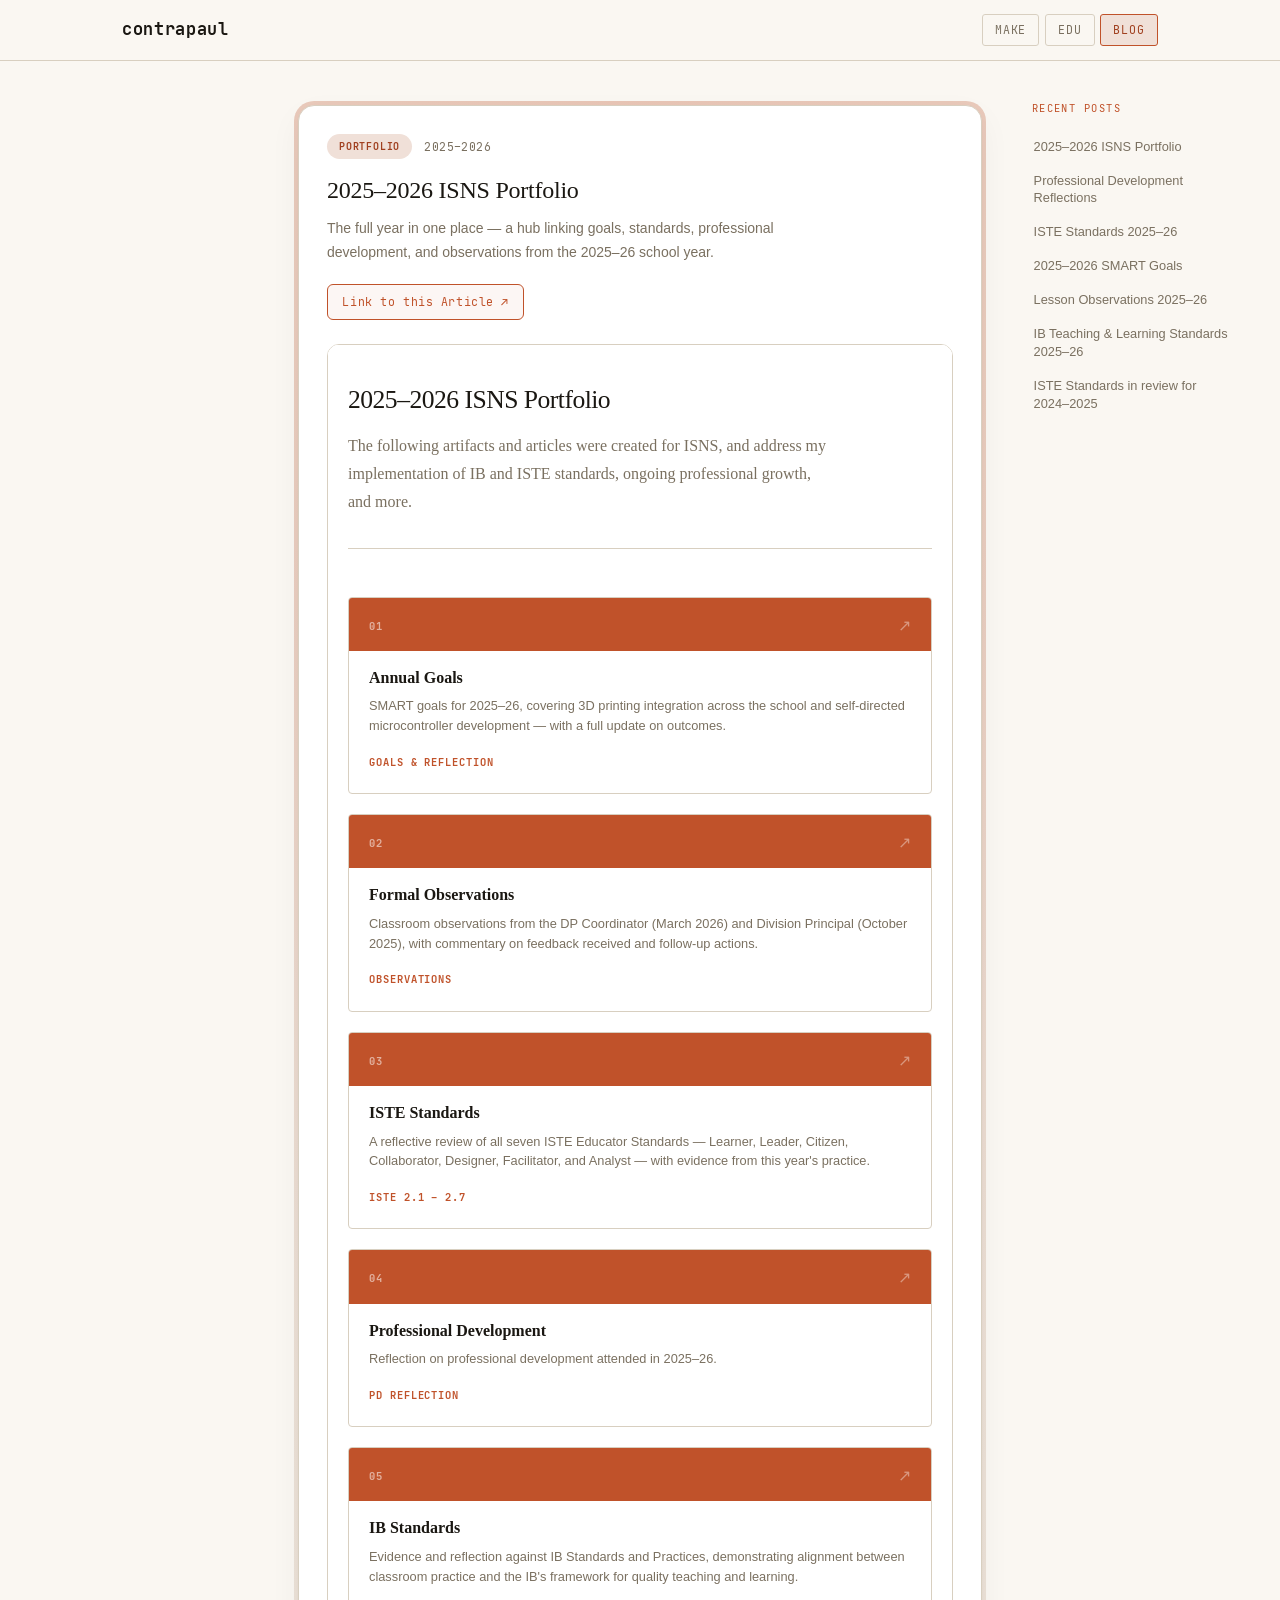
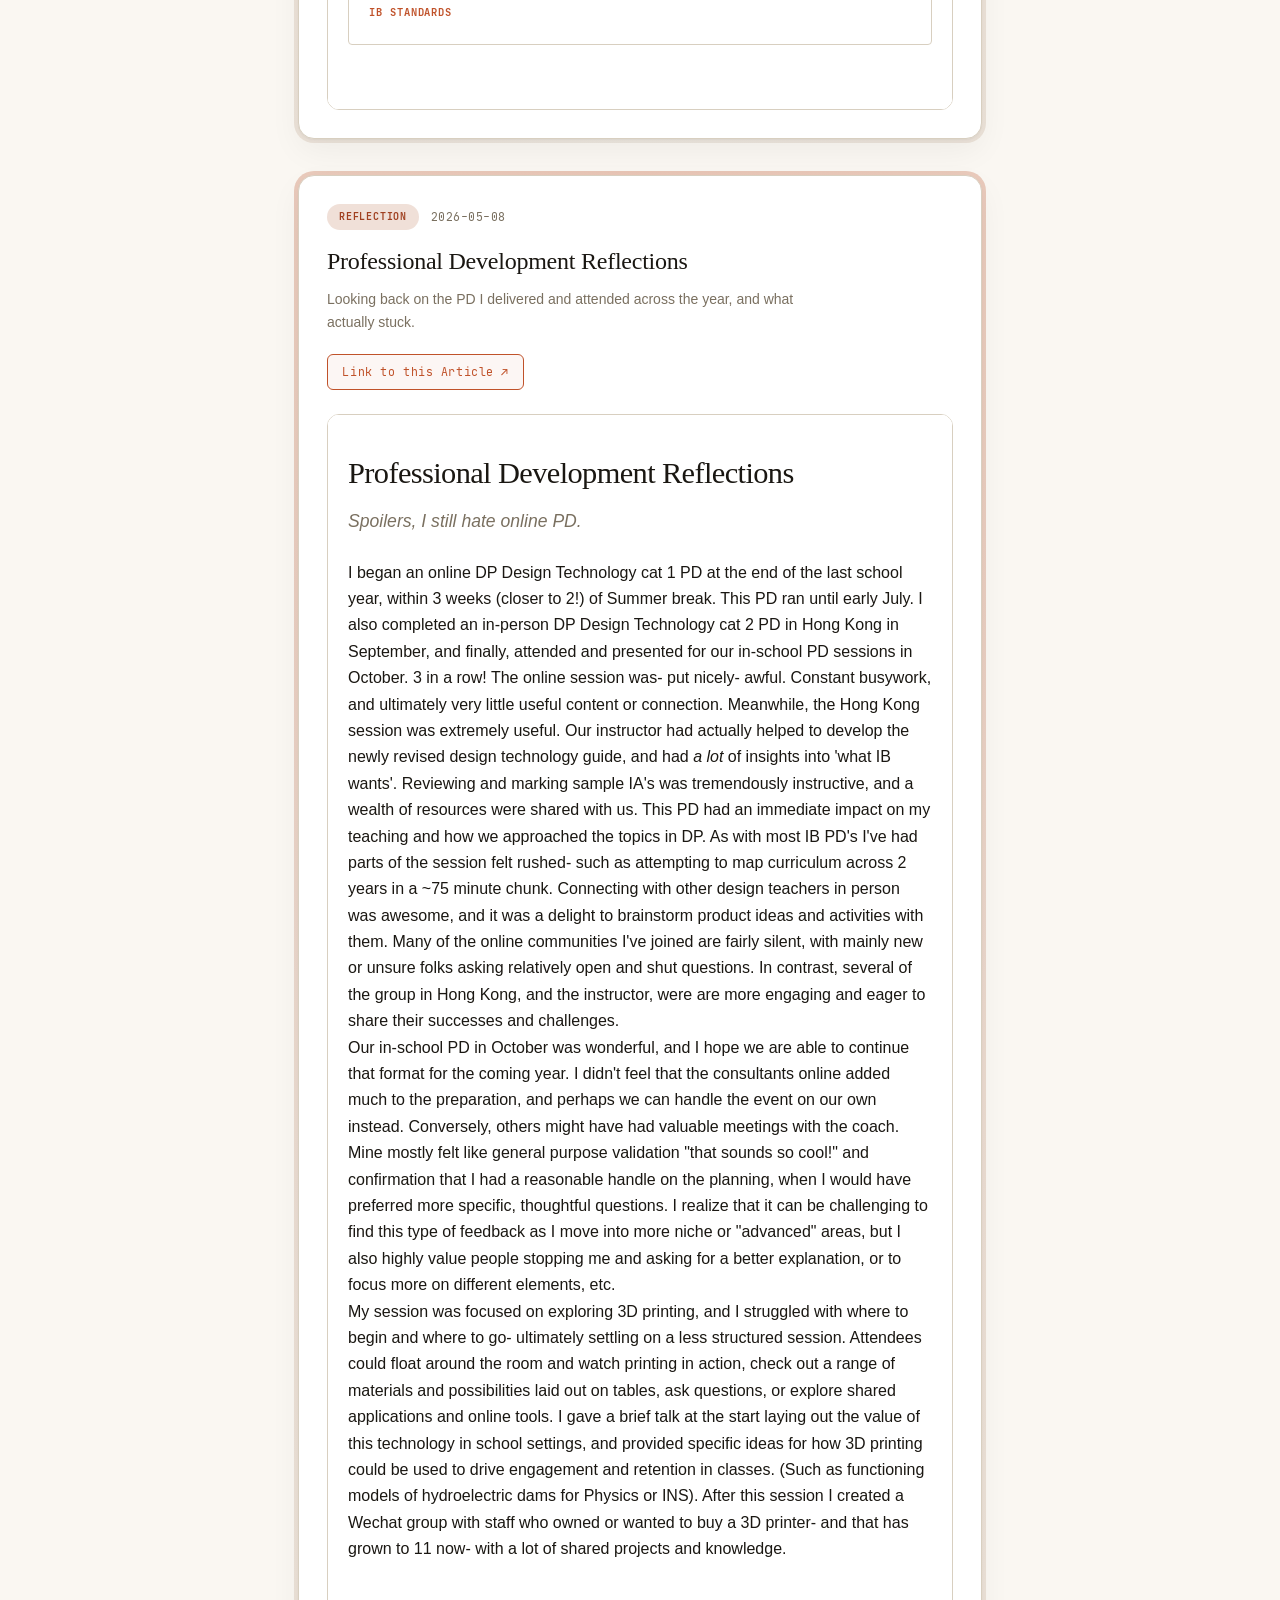
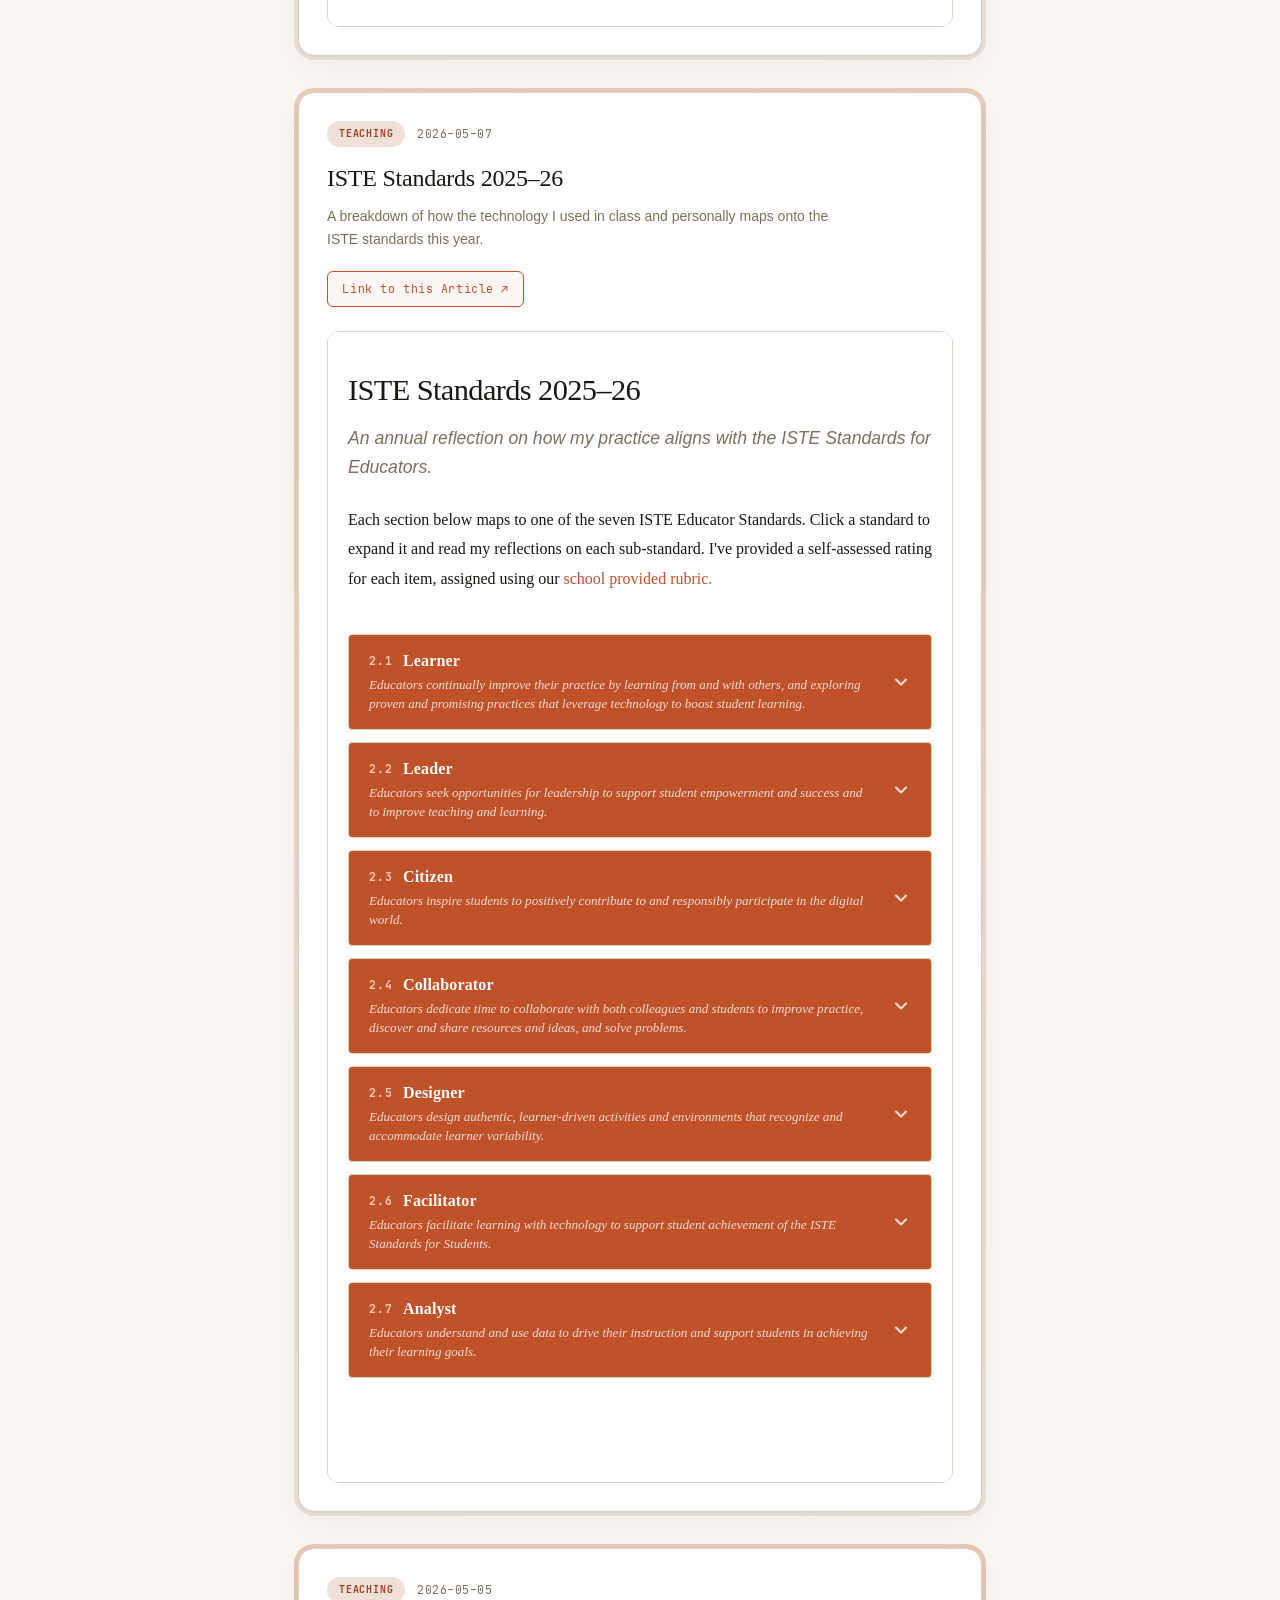
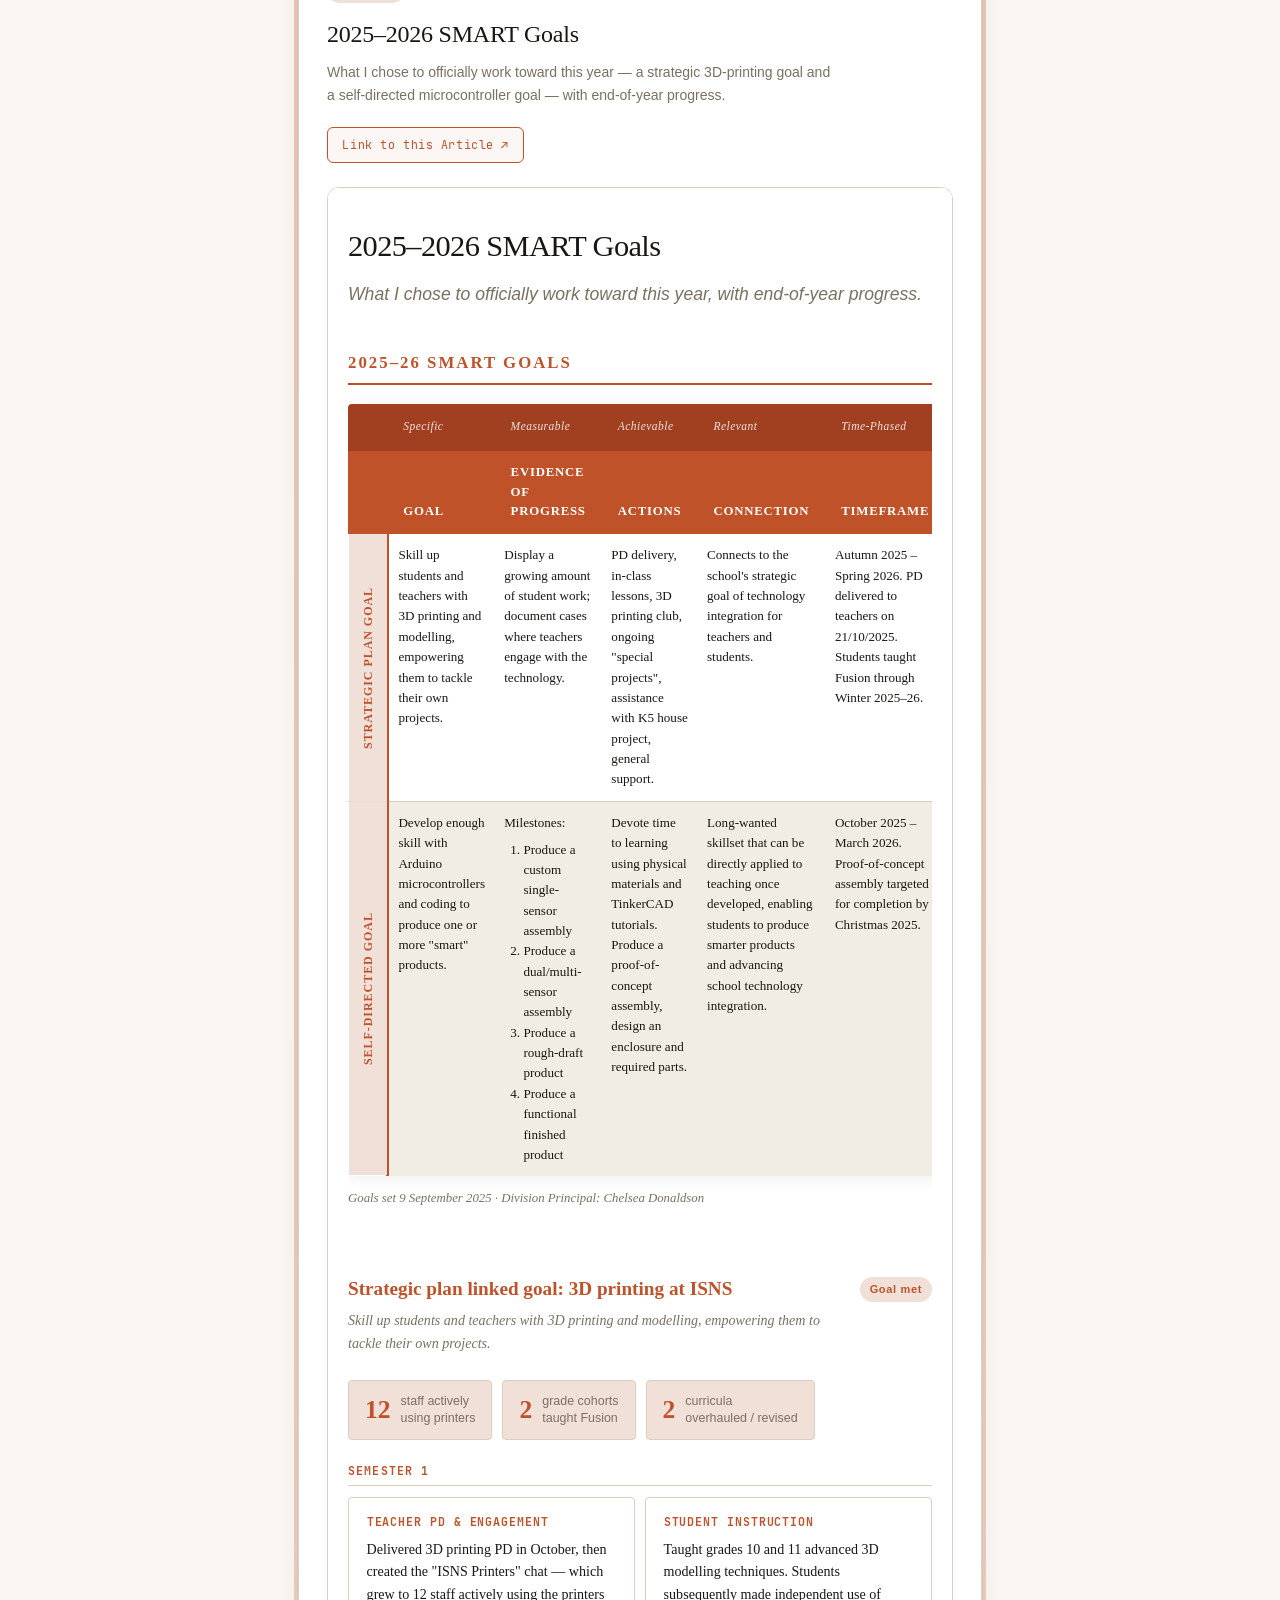
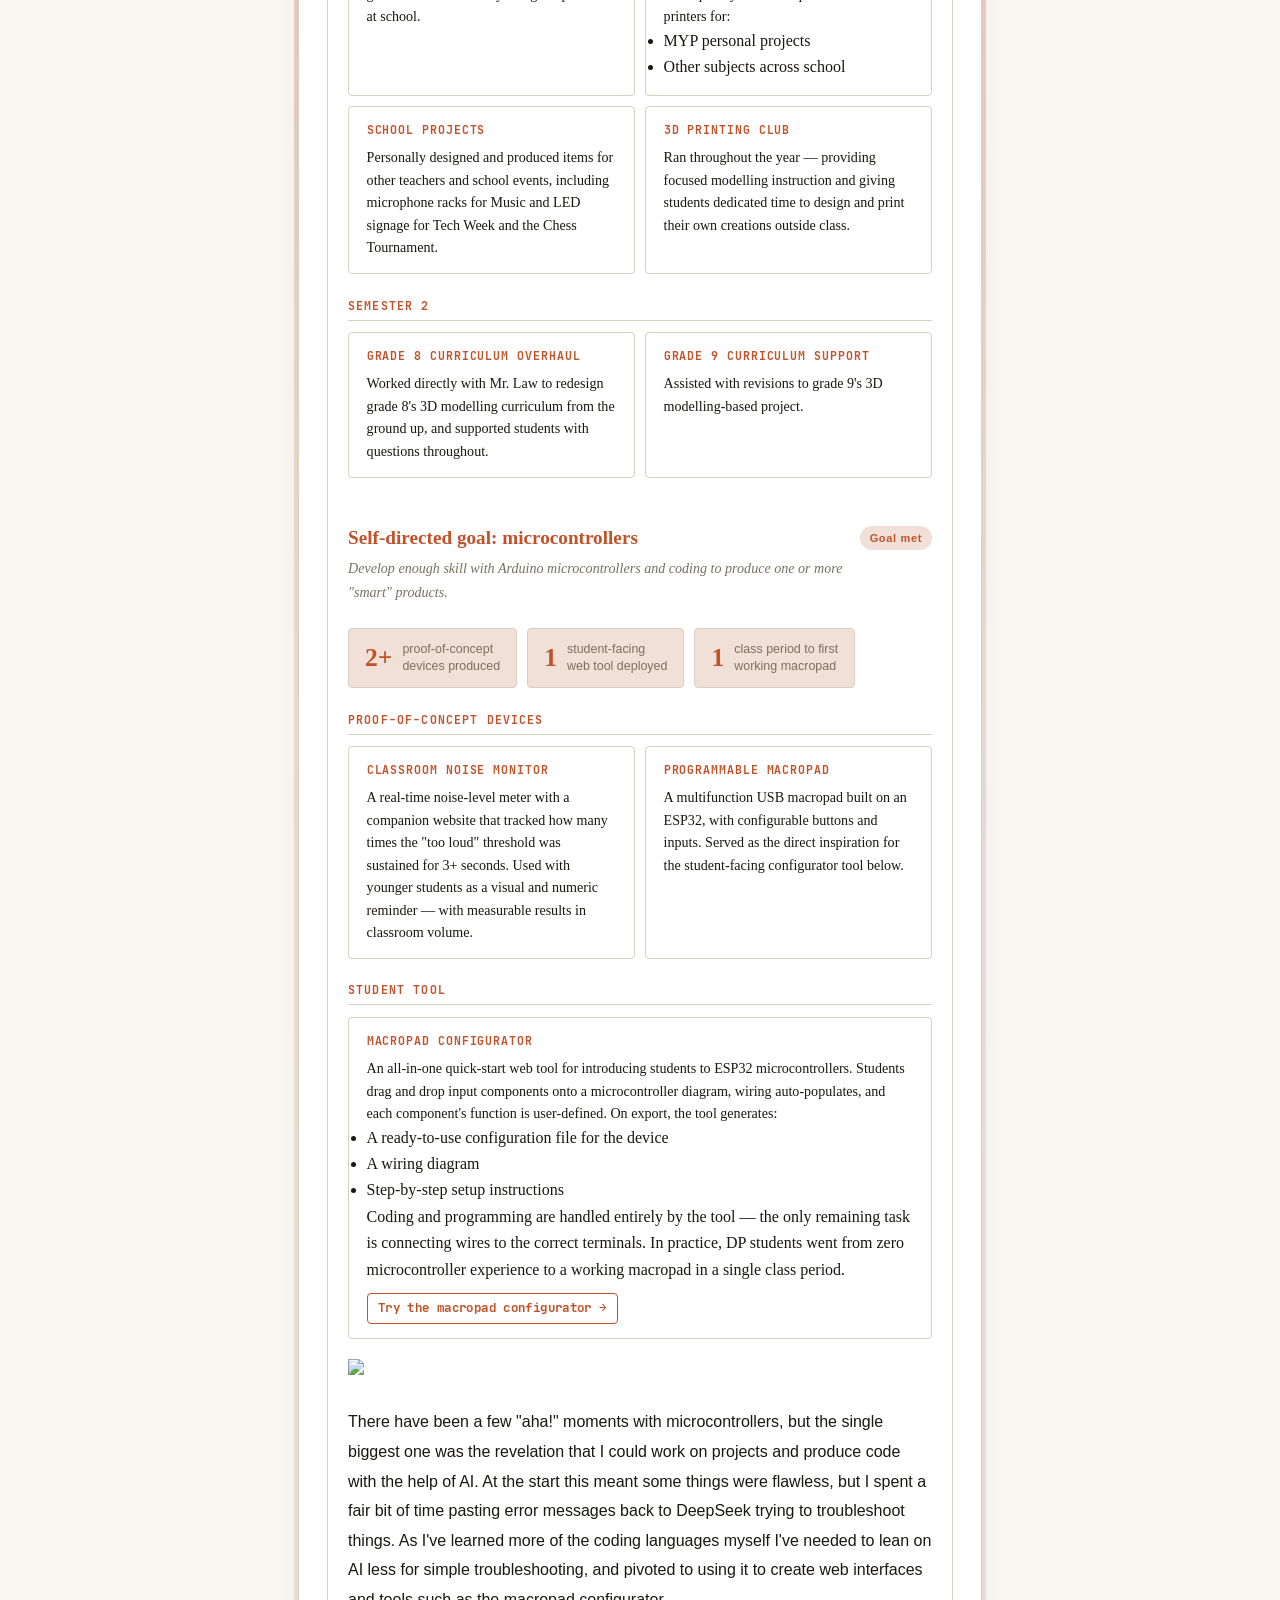
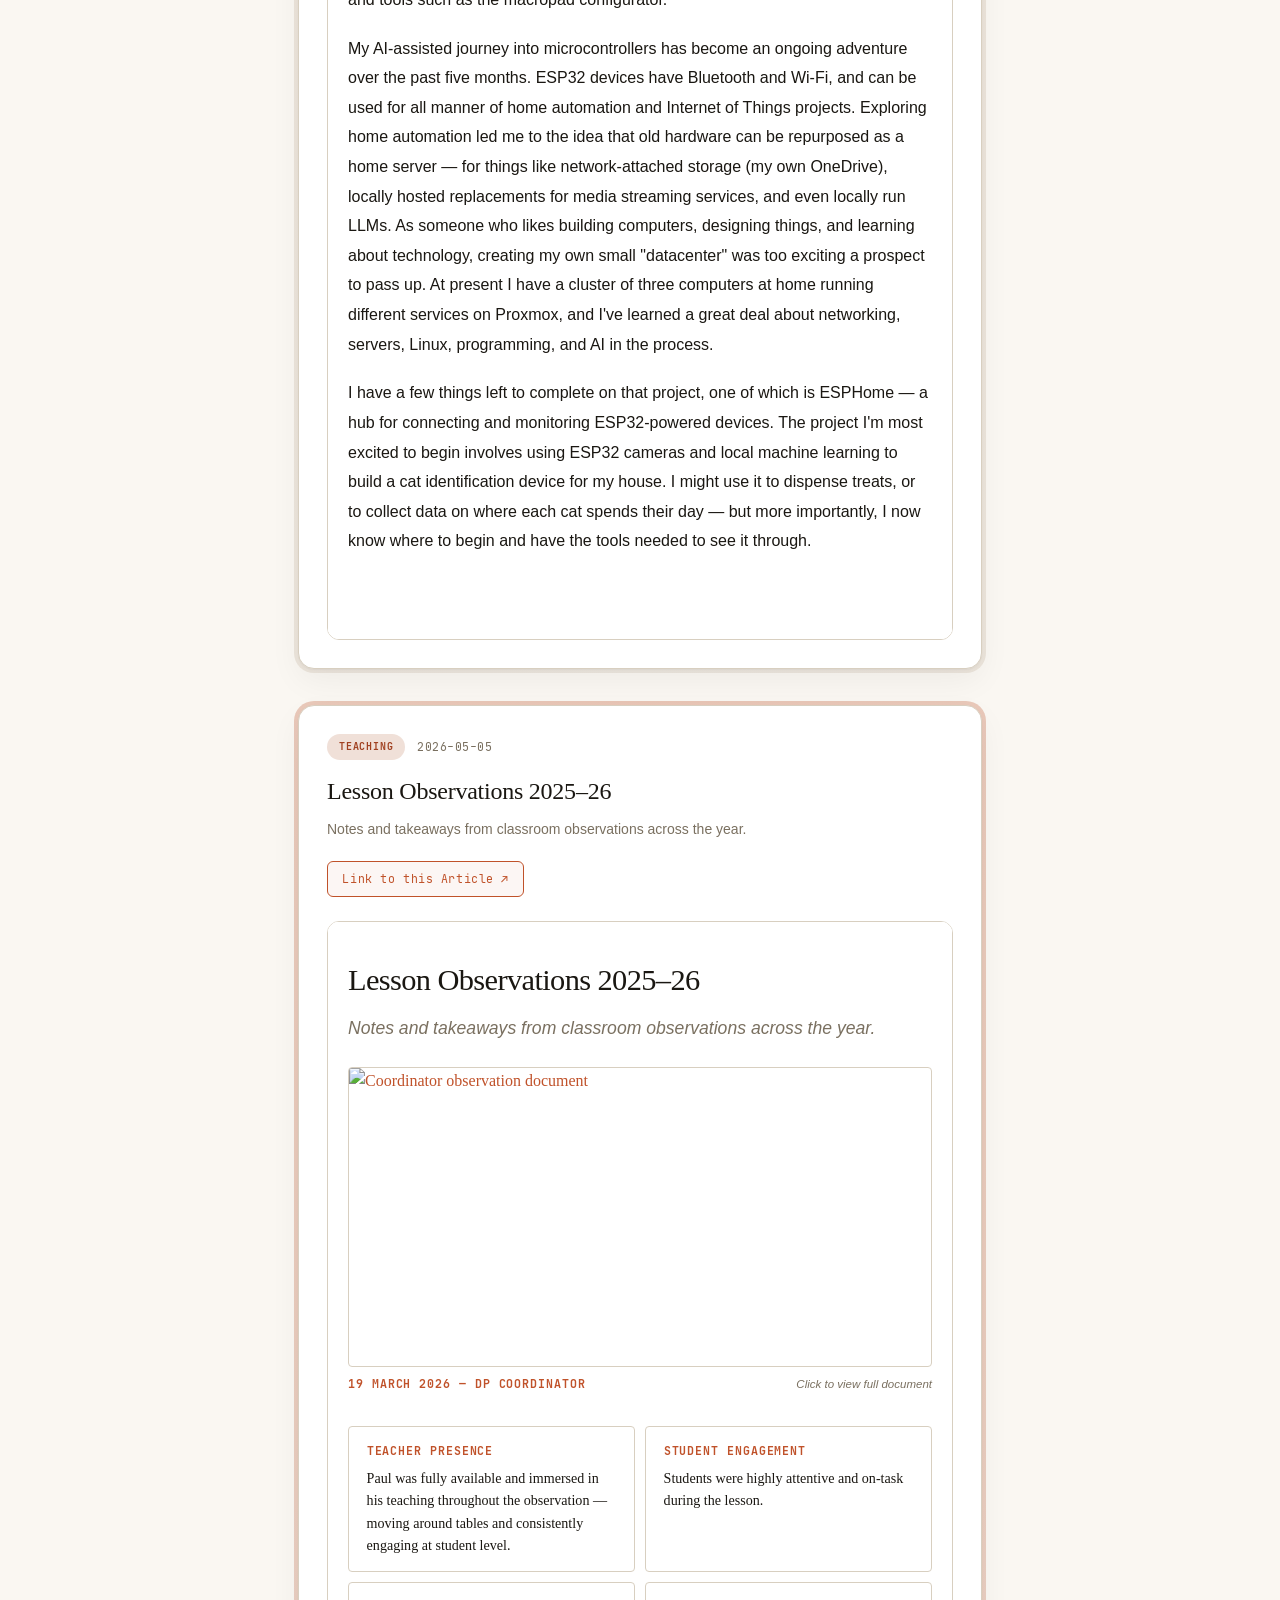
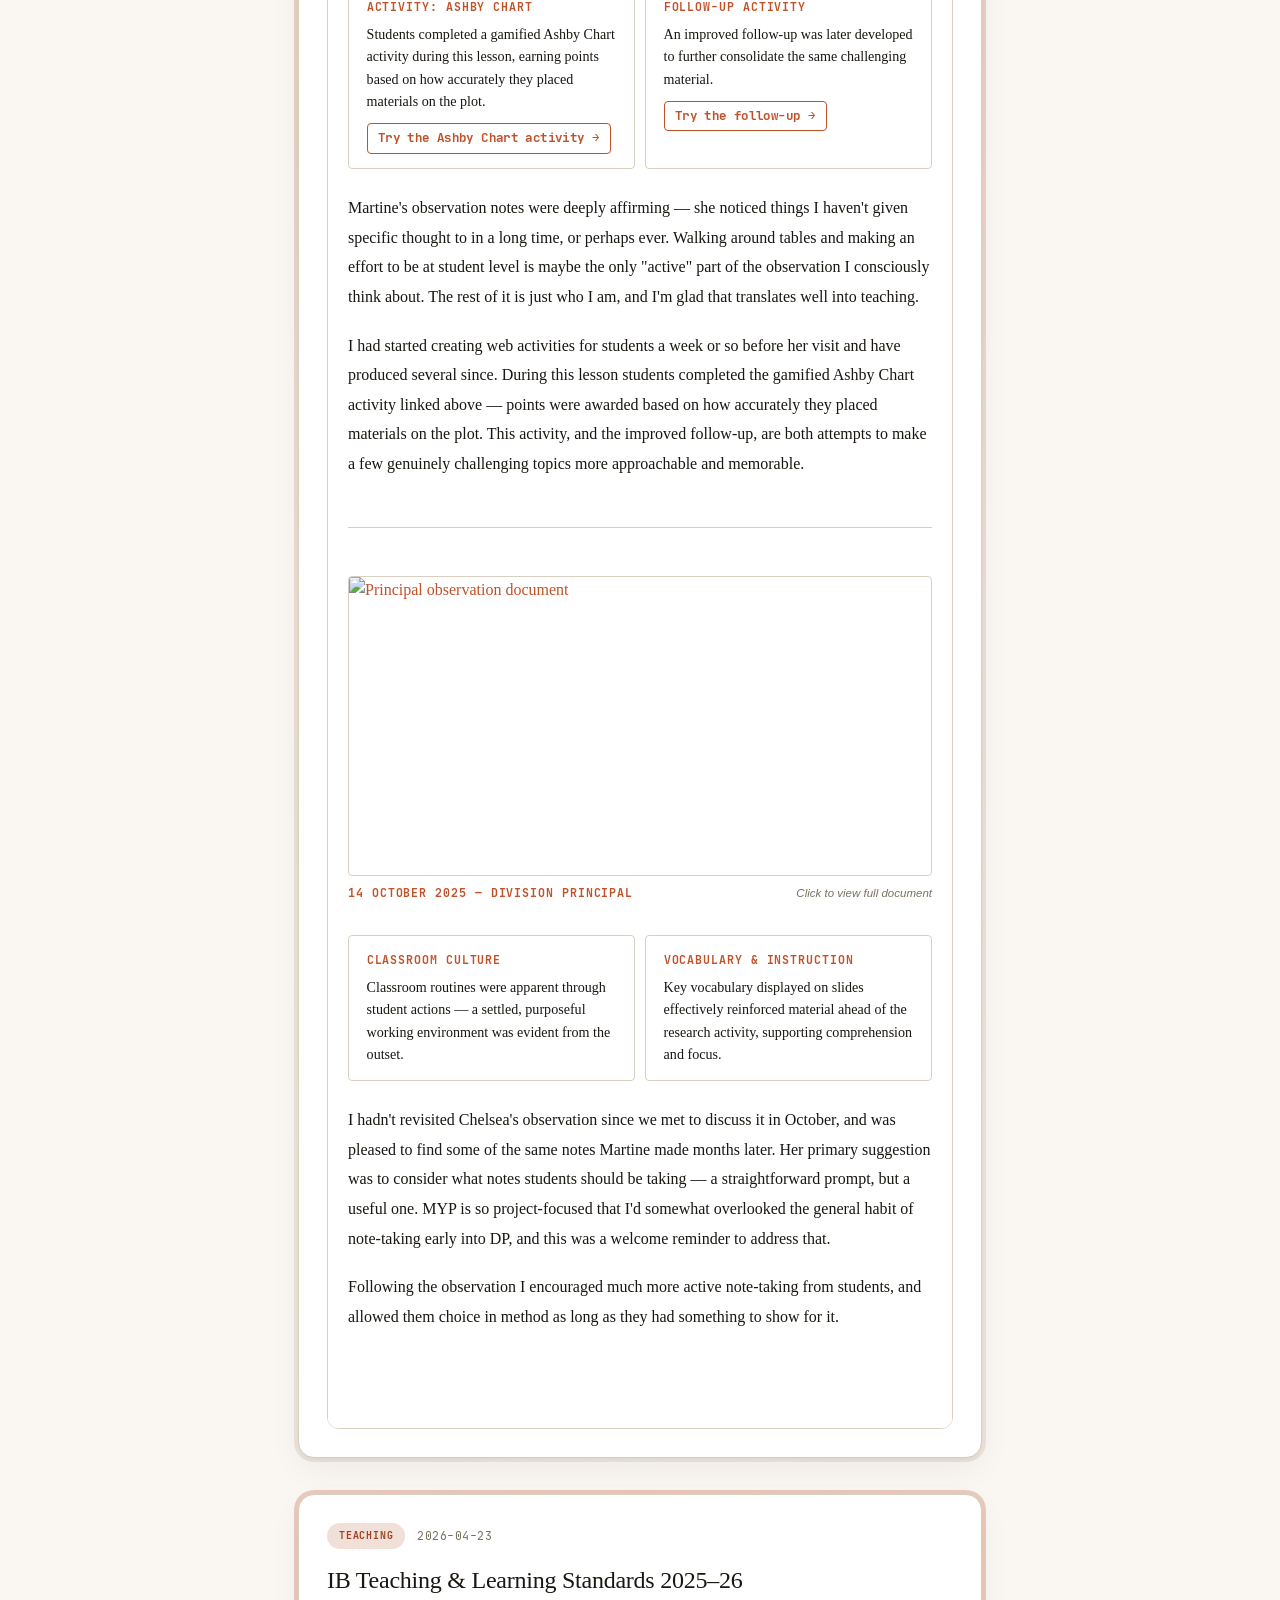
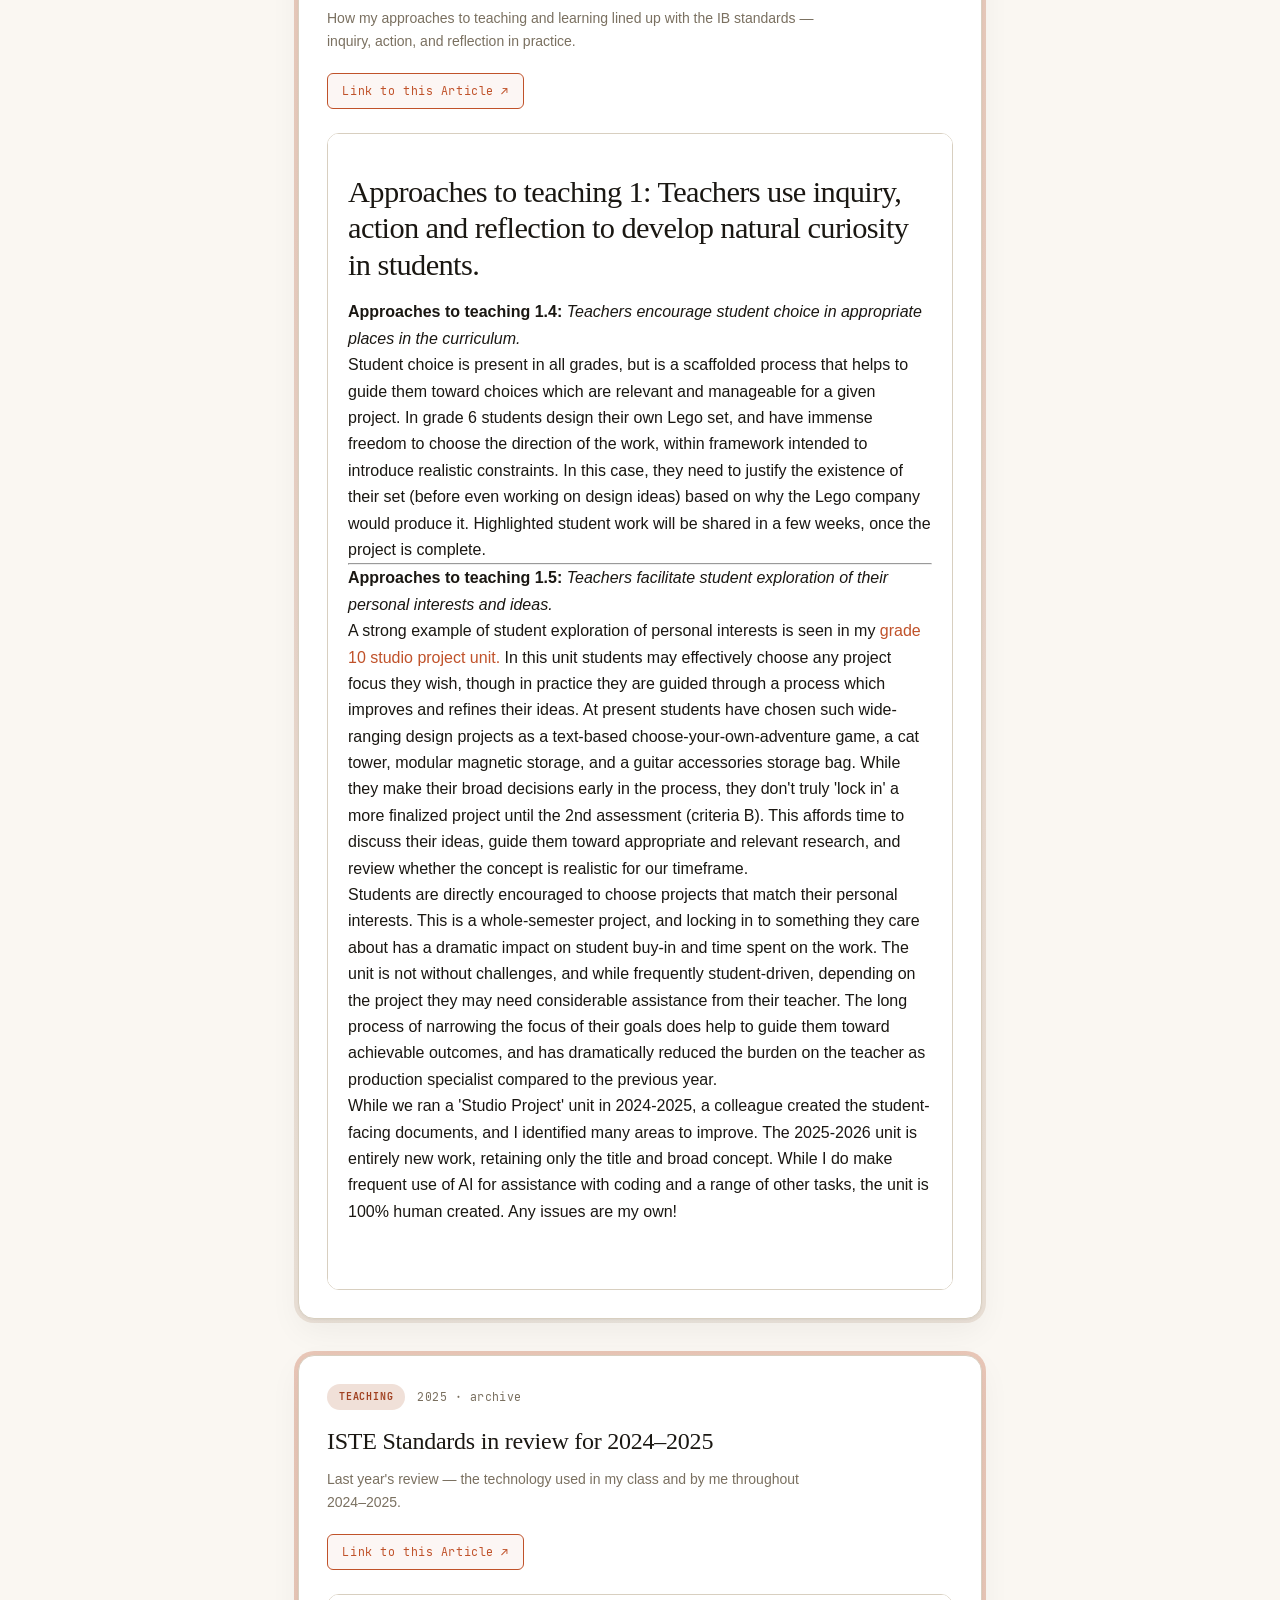
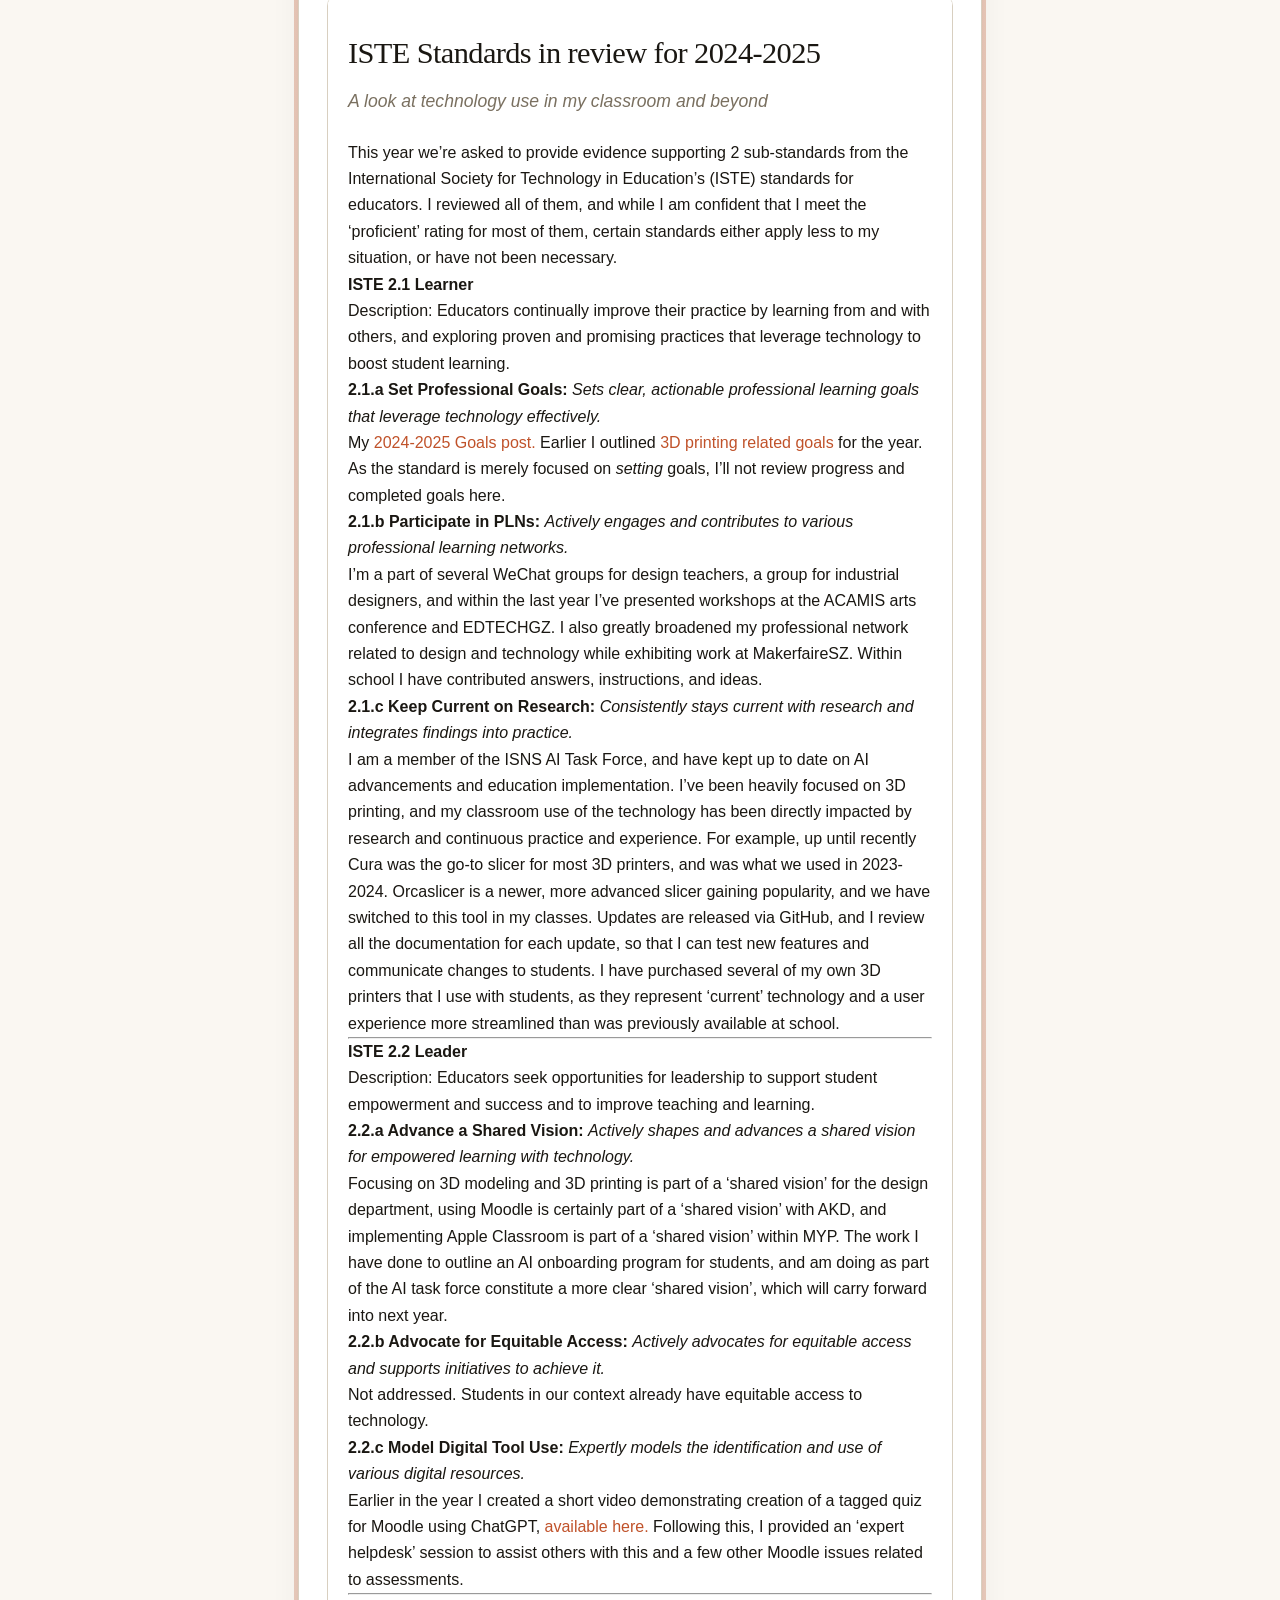
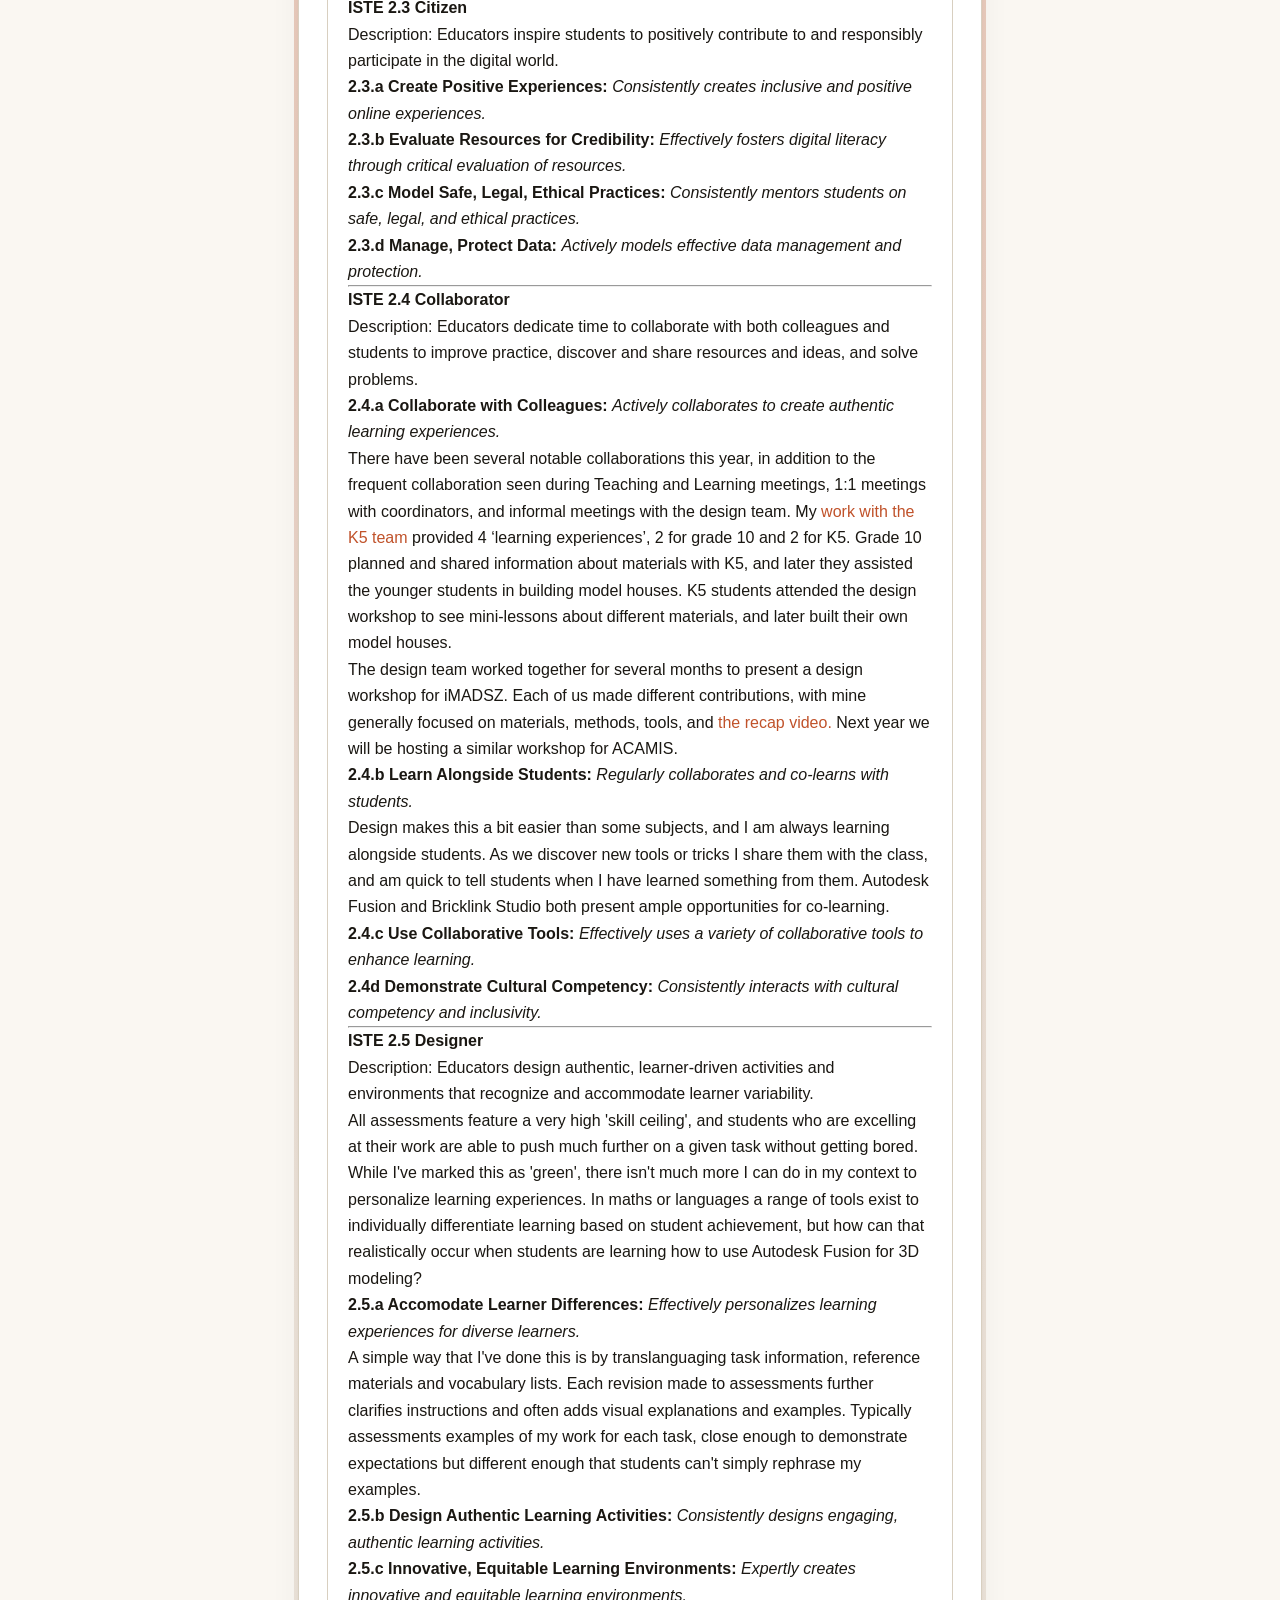
==== commit 19e671b7: "Updates" ====
--- a/index.html
+++ b/index.html
@@ -296,6 +296,13 @@
   }
   .sidemenu.open .sidemenu-list { display: flex; }
 }
+
+.posts-status {
+  font-family: var(--font-mono);
+  font-size: 0.8rem;
+  color: var(--muted);
+  padding: 1rem 0.25rem;
+}
 </style>
 </head>
 <body>
@@ -316,129 +323,16 @@
 <!-- Left gutter: balances the right menu so the stack stays centered -->
 <div class="layout-spacer" aria-hidden="true"></div>
 
-<!-- Post stack (newest first) -->
-<section class="post-stack">
-
-<article class="post-card" id="post-portfolio">
-<div class="post-card-interior">
-<div class="post-meta">
-<span class="post-tag">Portfolio</span>
-<span class="post-date">2025–2026</span>
-</div>
-<h2>2025–2026 ISNS Portfolio</h2>
-<p class="post-excerpt">The full year in one place — a hub linking goals, standards, professional development, and observations from the 2025–26 school year.</p>
-<div class="post-actions">
-<a class="post-btn" href="posts/portfolio-2526.html" target="_blank" rel="noopener">Link to this Article ↗</a>
-</div>
-<div class="post-body"><iframe src="posts/portfolio-2526.html" title="2025–2026 ISNS Portfolio" loading="lazy"></iframe></div>
-</div>
-</article>
-
-<article class="post-card" id="post-pd">
-<div class="post-card-interior">
-<div class="post-meta">
-<span class="post-tag">Reflection</span>
-<span class="post-date">2026-05-08</span>
-</div>
-<h2>Professional Development Reflections</h2>
-<p class="post-excerpt">Looking back on the PD I delivered and attended across the year, and what actually stuck.</p>
-<div class="post-actions">
-<a class="post-btn" href="posts/PD2526reflection.html" target="_blank" rel="noopener">Link to this Article ↗</a>
-</div>
-<div class="post-body"><iframe src="posts/PD2526reflection.html" title="Professional Development Reflections" loading="lazy"></iframe></div>
-</div>
-</article>
-
-<article class="post-card" id="post-iste2526">
-<div class="post-card-interior">
-<div class="post-meta">
-<span class="post-tag">Teaching</span>
-<span class="post-date">2026-05-07</span>
-</div>
-<h2>ISTE Standards 2025–26</h2>
-<p class="post-excerpt">A breakdown of how the technology I used in class and personally maps onto the ISTE standards this year.</p>
-<div class="post-actions">
-<a class="post-btn" href="posts/iste2526.html" target="_blank" rel="noopener">Link to this Article ↗</a>
-</div>
-<div class="post-body"><iframe src="posts/iste2526.html" title="ISTE Standards 2025–26" loading="lazy"></iframe></div>
-</div>
-</article>
-
-<article class="post-card" id="post-goals">
-<div class="post-card-interior">
-<div class="post-meta">
-<span class="post-tag">Teaching</span>
-<span class="post-date">2026-05-05</span>
-</div>
-<h2>2025–2026 SMART Goals</h2>
-<p class="post-excerpt">What I chose to officially work toward this year — a strategic 3D-printing goal and a self-directed microcontroller goal — with end-of-year progress.</p>
-<div class="post-actions">
-<a class="post-btn" href="posts/2025-2026-goals.html" target="_blank" rel="noopener">Link to this Article ↗</a>
-</div>
-<div class="post-body"><iframe src="posts/2025-2026-goals.html" title="2025–2026 SMART Goals" loading="lazy"></iframe></div>
-</div>
-</article>
-
-<article class="post-card" id="post-observations">
-<div class="post-card-interior">
-<div class="post-meta">
-<span class="post-tag">Teaching</span>
-<span class="post-date">2026-05-05</span>
-</div>
-<h2>Lesson Observations 2025–26</h2>
-<p class="post-excerpt">Notes and takeaways from classroom observations across the year.</p>
-<div class="post-actions">
-<a class="post-btn" href="posts/observations25-26.html" target="_blank" rel="noopener">Link to this Article ↗</a>
-</div>
-<div class="post-body"><iframe src="posts/observations25-26.html" title="Lesson Observations 2025–26" loading="lazy"></iframe></div>
-</div>
-</article>
-
-<article class="post-card" id="post-ib">
-<div class="post-card-interior">
-<div class="post-meta">
-<span class="post-tag">Teaching</span>
-<span class="post-date">2026-04-23</span>
-</div>
-<h2>IB Teaching &amp; Learning Standards 2025–26</h2>
-<p class="post-excerpt">How my approaches to teaching and learning lined up with the IB standards — inquiry, action, and reflection in practice.</p>
-<div class="post-actions">
-<a class="post-btn" href="posts/IBstandards.html" target="_blank" rel="noopener">Link to this Article ↗</a>
-</div>
-<div class="post-body"><iframe src="posts/IBstandards.html" title="IB Teaching & Learning Standards 2025–26" loading="lazy"></iframe></div>
-</div>
-</article>
-
-<article class="post-card" id="post-iste2425">
-<div class="post-card-interior">
-<div class="post-meta">
-<span class="post-tag">Teaching</span>
-<span class="post-date">2025 · archive</span>
-</div>
-<h2>ISTE Standards in review for 2024–2025</h2>
-<p class="post-excerpt">Last year's review — the technology used in my class and by me throughout 2024–2025.</p>
-<div class="post-actions">
-<a class="post-btn" href="posts/ISTE-standards-2024-2025.html" target="_blank" rel="noopener">Link to this Article ↗</a>
-</div>
-<div class="post-body"><iframe src="posts/ISTE-standards-2024-2025.html" title="ISTE Standards in review for 2024–2025" loading="lazy"></iframe></div>
-</div>
-</article>
-
+<!-- Post stack (newest first) — populated automatically from posts/manifest.json -->
+<section class="post-stack" id="postStack">
+<p class="posts-status" id="postsStatus">Loading posts…</p>
 </section>
 
 <!-- Side menu (right) -->
 <aside class="sidemenu" id="sidemenu">
 <button class="sidemenu-toggle" id="sidemenuToggle" aria-expanded="false">Recent posts ▾</button>
 <p class="sidemenu-heading">Recent posts</p>
-<nav class="sidemenu-list">
-<a href="#post-portfolio">2025–2026 ISNS Portfolio</a>
-<a href="#post-pd">Professional Development Reflections</a>
-<a href="#post-iste2526">ISTE Standards 2025–26</a>
-<a href="#post-goals">2025–2026 SMART Goals</a>
-<a href="#post-observations">Lesson Observations 2025–26</a>
-<a href="#post-ib">IB Teaching &amp; Learning Standards 2025–26</a>
-<a href="#post-iste2425">ISTE Standards in review for 2024–2025</a>
-</nav>
+<nav class="sidemenu-list" id="sidemenuList"></nav>
 </aside>
 
 </div>
@@ -459,10 +353,6 @@
   toggle.addEventListener('click', function () {
     var open = sidemenu.classList.toggle('open');
     toggle.setAttribute('aria-expanded', open ? 'true' : 'false');
-  });
-  // Collapse the menu again after tapping a link on mobile
-  sidemenu.querySelectorAll('.sidemenu-list a').forEach(function (a) {
-    a.addEventListener('click', function () { sidemenu.classList.remove('open'); });
   });
 
   // Embedded post bodies: hide each post's own header/footer/back-link and
@@ -480,11 +370,98 @@
     } catch (e) { /* cross-origin or not ready — leave default height */ }
   }
 
-  document.querySelectorAll('.post-body iframe').forEach(function (frame) {
-    frame.addEventListener('load', function () { fitFrame(frame); });
-    // Re-fit on window resize (content reflows at narrow widths)
-    window.addEventListener('resize', function () { fitFrame(frame); });
-  });
+  function slugify(filename) {
+    return 'post-' + filename.replace(/\.html$/i, '').toLowerCase().replace(/[^a-z0-9]+/g, '-').replace(/(^-|-$)/g, '');
+  }
+
+  function metaContent(doc, name) {
+    var el = doc.querySelector('meta[name="' + name + '"]');
+    return el ? el.content.trim() : '';
+  }
+
+  // Every post's card metadata (title/date/tag/excerpt) lives in that post's
+  // own <head> as <meta> tags — see posts/*.html. This is the only place
+  // that data needs to be written; nothing here is duplicated by hand.
+  async function loadPost(file) {
+    var res = await fetch('posts/' + file);
+    if (!res.ok) throw new Error('Failed to load posts/' + file);
+    var html = await res.text();
+    var doc = new DOMParser().parseFromString(html, 'text/html');
+    var date = metaContent(doc, 'post-date');
+    return {
+      file: file,
+      id: slugify(file),
+      title: metaContent(doc, 'post-title') || file,
+      tag: metaContent(doc, 'post-tag') || 'Post',
+      date: date,
+      dateLabel: metaContent(doc, 'post-date-label') || date,
+      excerpt: metaContent(doc, 'description')
+    };
+  }
+
+  function renderPosts(posts) {
+    var stack = document.getElementById('postStack');
+    var list = document.getElementById('sidemenuList');
+    stack.innerHTML = '';
+    list.innerHTML = '';
+
+    posts.forEach(function (post) {
+      var article = document.createElement('article');
+      article.className = 'post-card';
+      article.id = post.id;
+      article.innerHTML =
+        '<div class="post-card-interior">' +
+        '<div class="post-meta">' +
+        '<span class="post-tag"></span>' +
+        '<span class="post-date"></span>' +
+        '</div>' +
+        '<h2></h2>' +
+        '<p class="post-excerpt"></p>' +
+        '<div class="post-actions">' +
+        '<a class="post-btn" target="_blank" rel="noopener">Link to this Article ↗</a>' +
+        '</div>' +
+        '<div class="post-body"><iframe title="" loading="lazy"></iframe></div>' +
+        '</div>';
+      article.querySelector('.post-tag').textContent = post.tag;
+      article.querySelector('.post-date').textContent = post.dateLabel;
+      article.querySelector('h2').textContent = post.title;
+      article.querySelector('.post-excerpt').textContent = post.excerpt;
+      var link = article.querySelector('.post-btn');
+      link.href = 'posts/' + post.file;
+      var frame = article.querySelector('iframe');
+      frame.title = post.title;
+      frame.src = 'posts/' + post.file;
+      frame.addEventListener('load', function () { fitFrame(frame); });
+      stack.appendChild(article);
+
+      var sideLink = document.createElement('a');
+      sideLink.href = '#' + post.id;
+      sideLink.textContent = post.title;
+      sideLink.addEventListener('click', function () { sidemenu.classList.remove('open'); });
+      list.appendChild(sideLink);
+    });
+
+    window.addEventListener('resize', function () {
+      document.querySelectorAll('.post-body iframe').forEach(fitFrame);
+    });
+  }
+
+  async function init() {
+    var status = document.getElementById('postsStatus');
+    try {
+      var manifestRes = await fetch('posts/manifest.json');
+      if (!manifestRes.ok) throw new Error('Failed to load posts/manifest.json');
+      var files = await manifestRes.json();
+      var posts = await Promise.all(files.map(loadPost));
+      posts.sort(function (a, b) { return b.date.localeCompare(a.date); });
+      renderPosts(posts);
+    } catch (err) {
+      status.textContent = 'Could not load posts (' + err.message + '). If you opened this file directly, serve it over http:// instead — e.g. `python3 -m http.server` from the blog/ folder.';
+      console.error(err);
+    }
+  }
+
+  init();
 })();
 </script>
 </body>
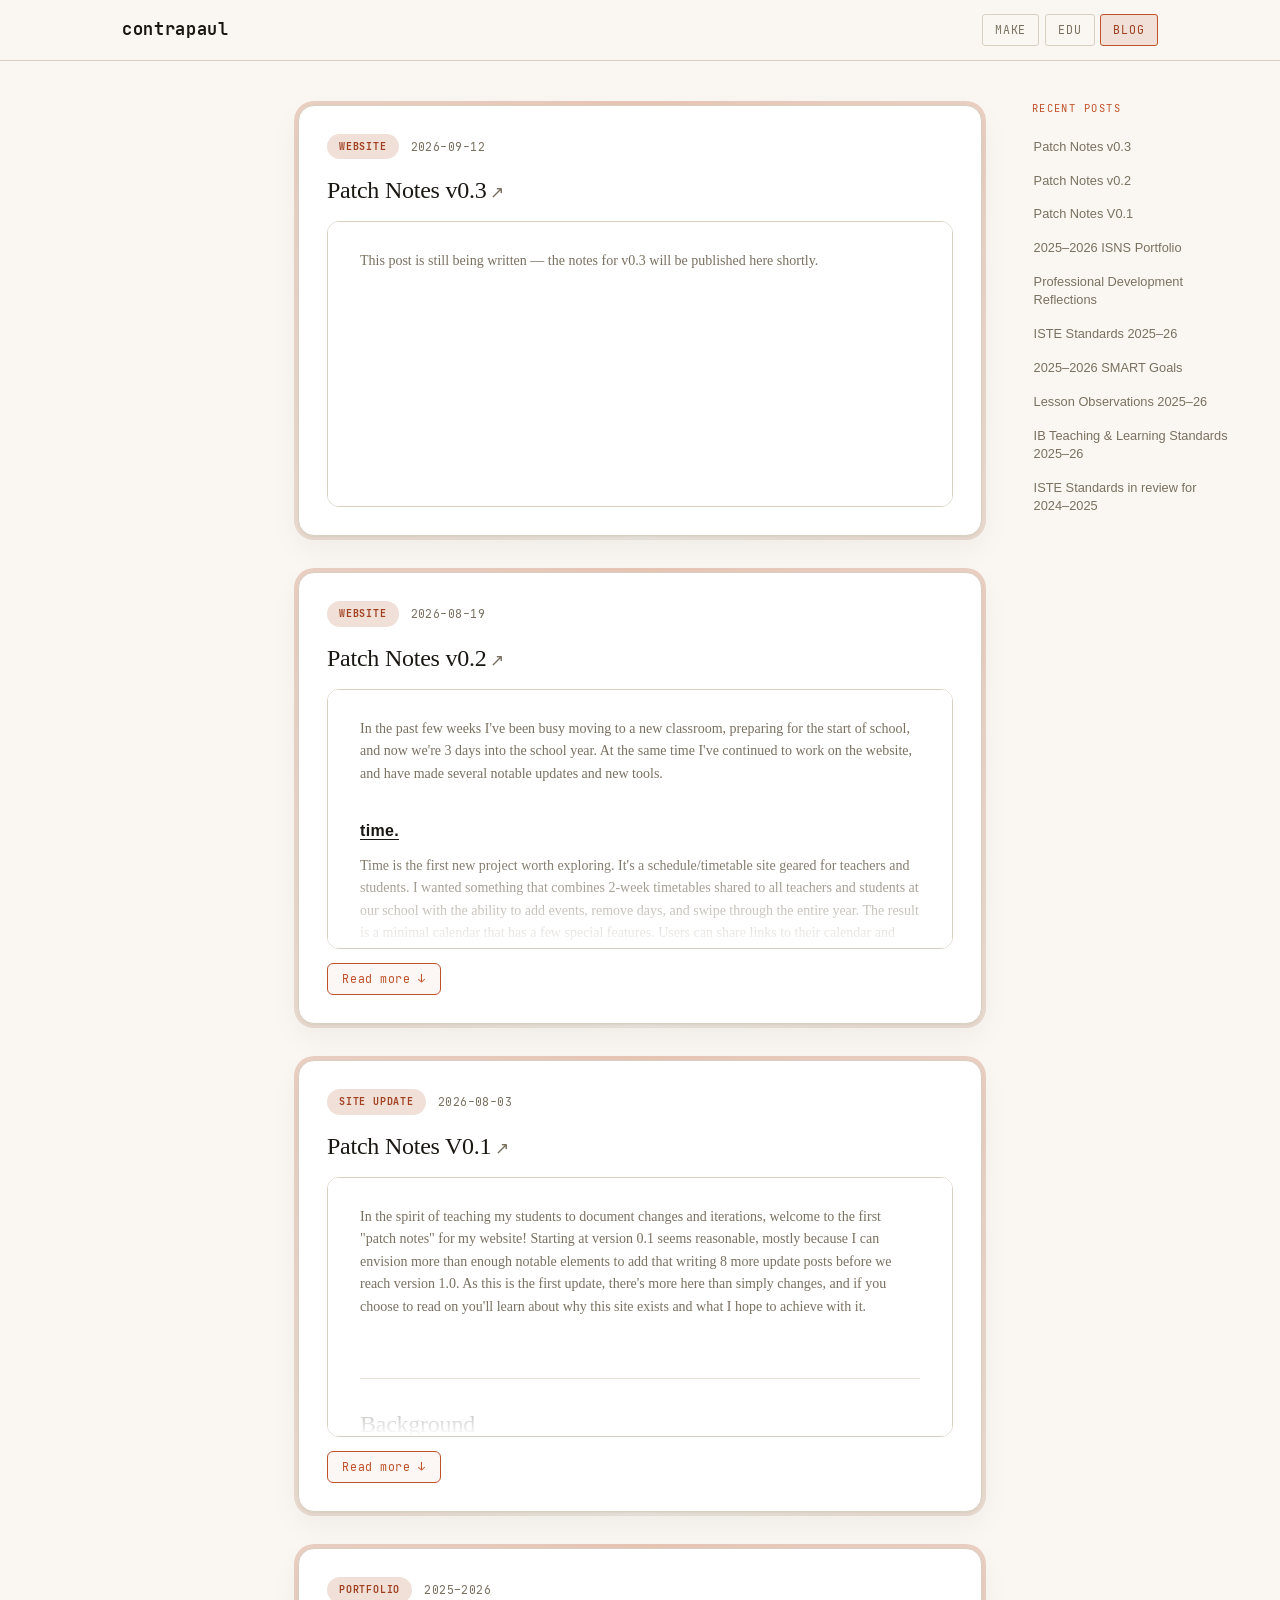
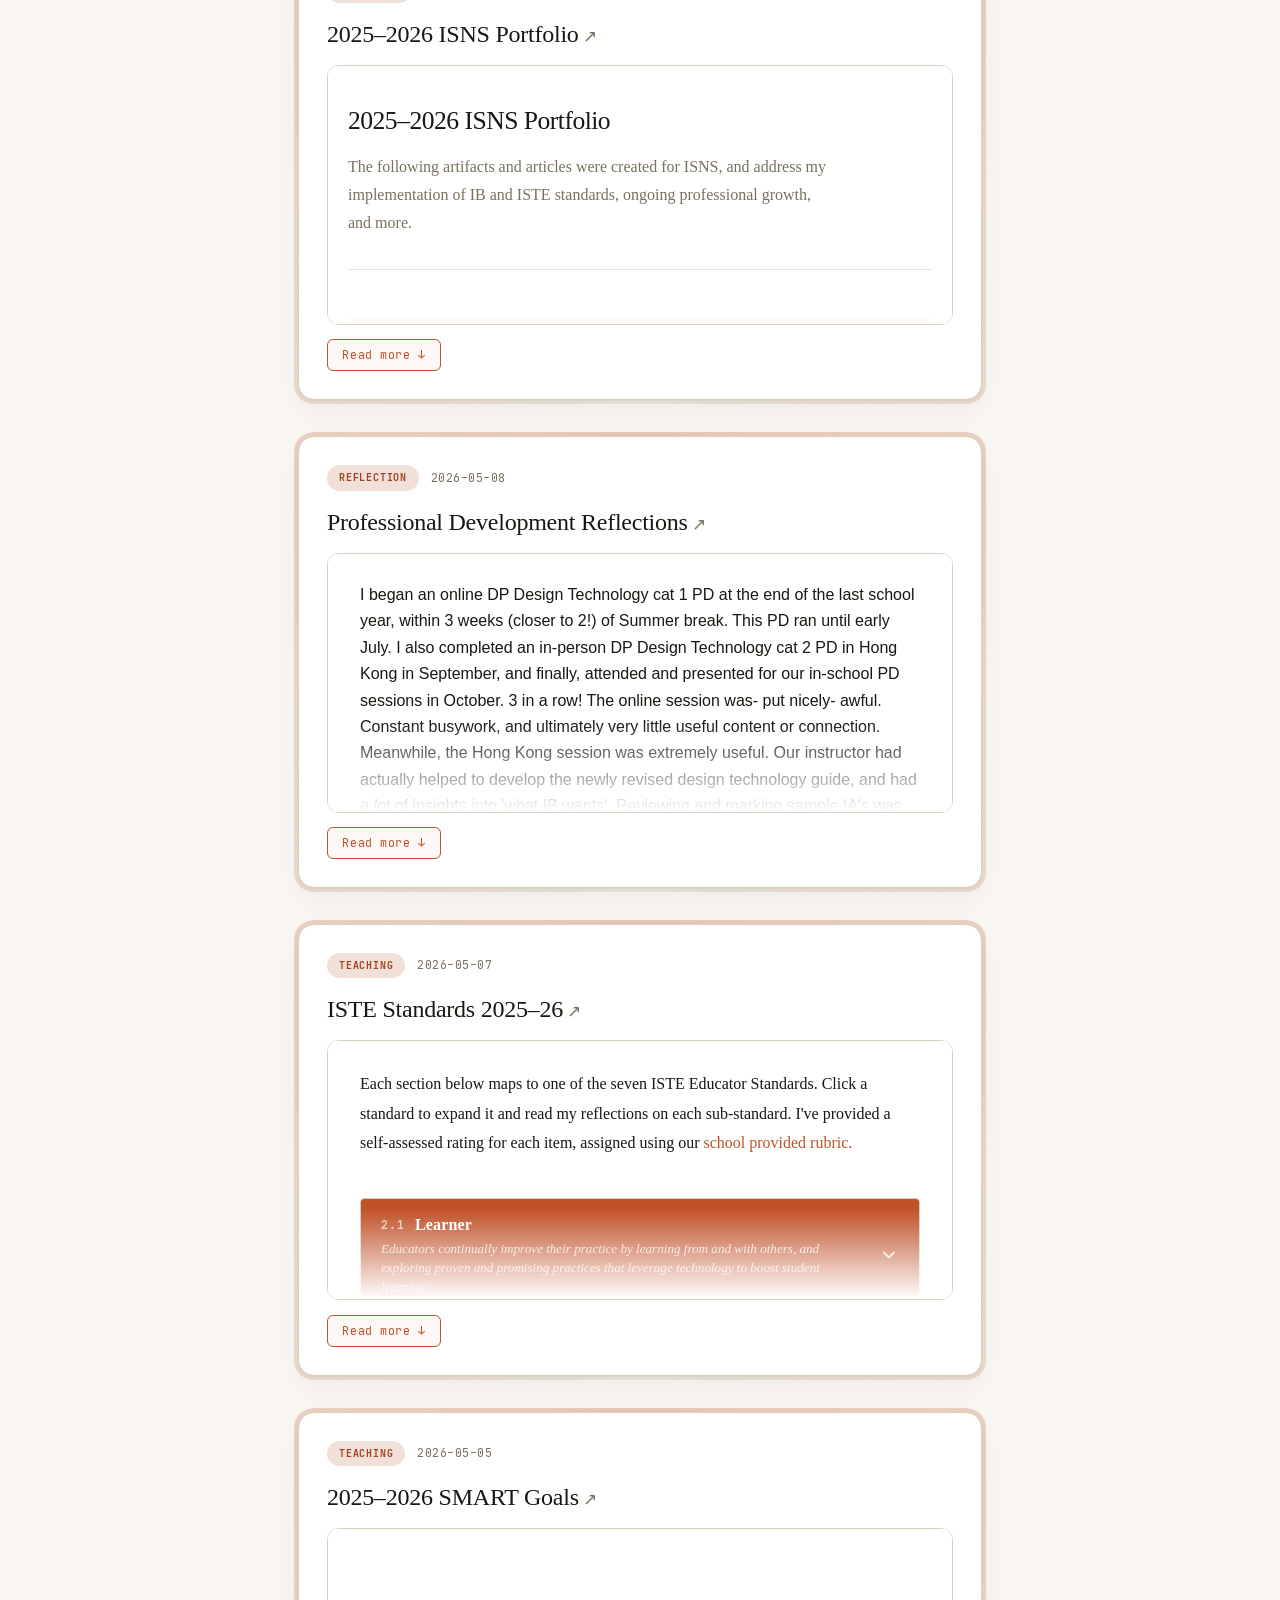
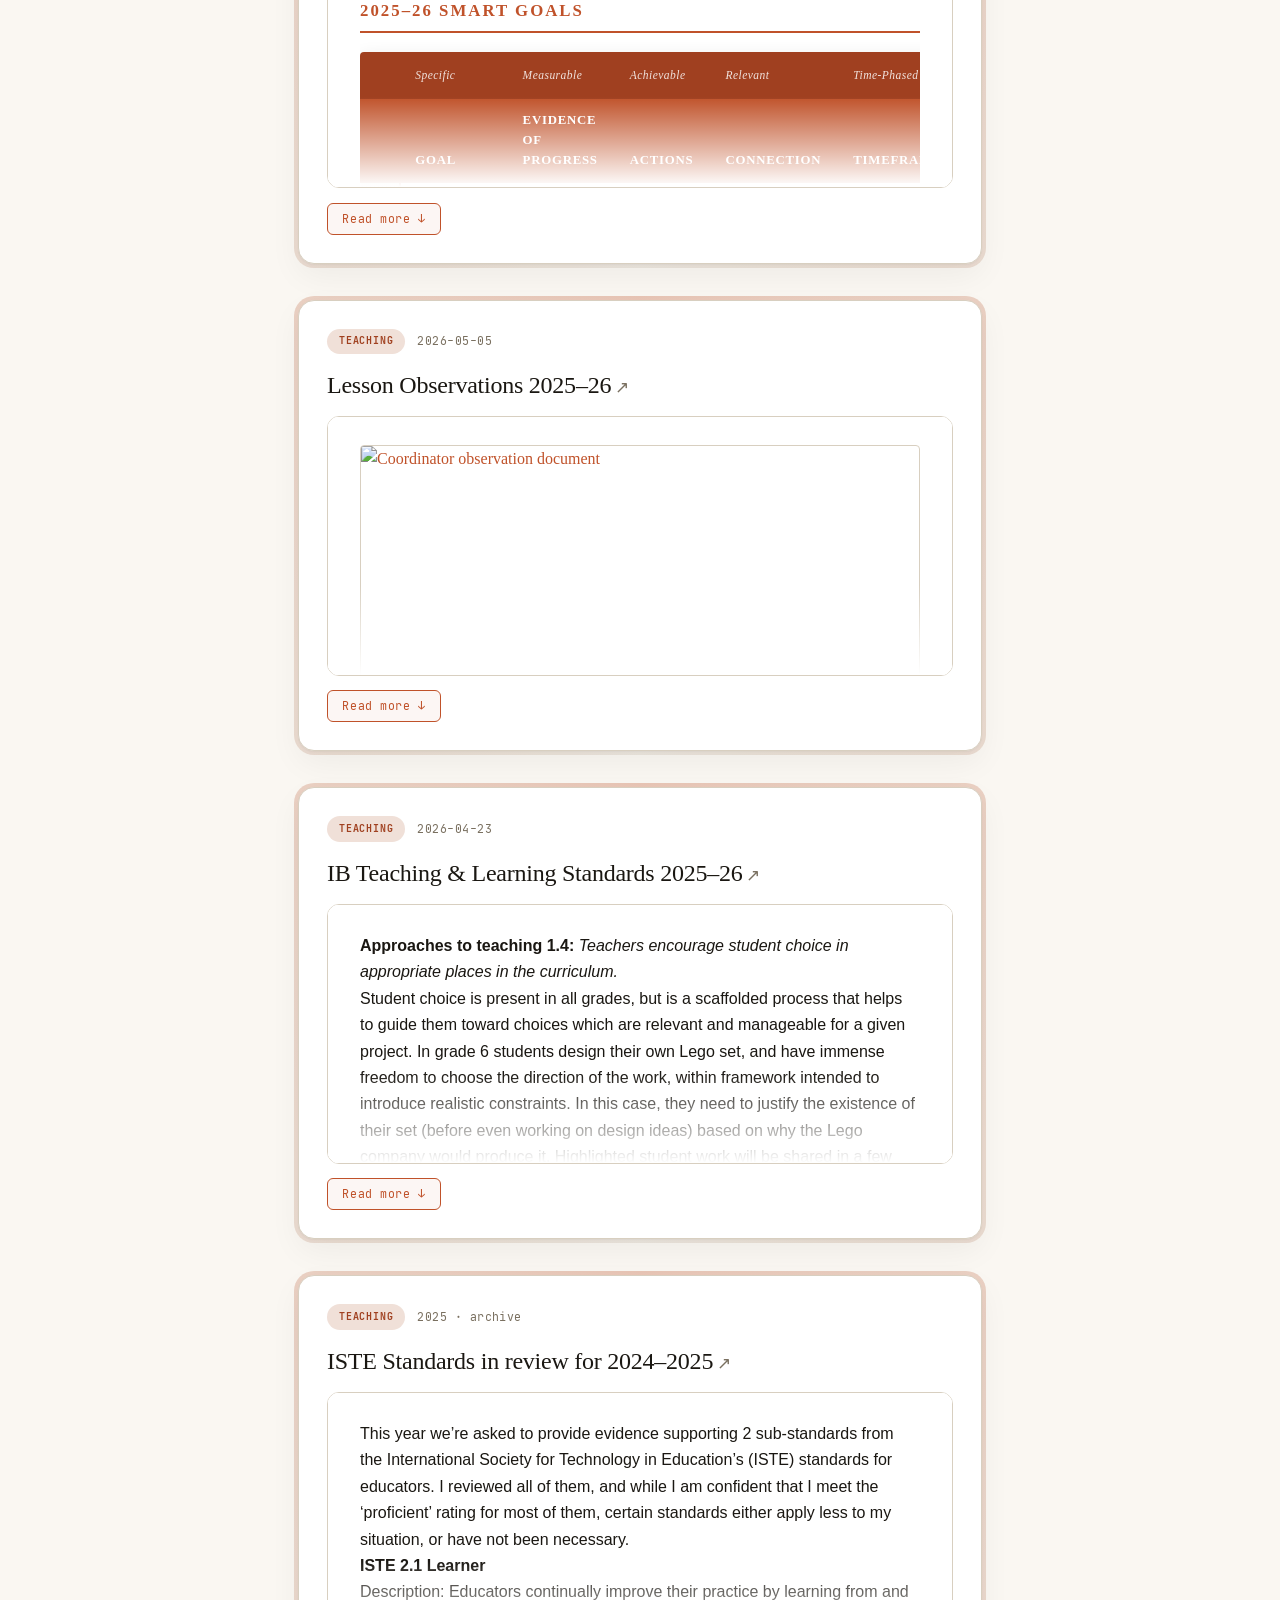
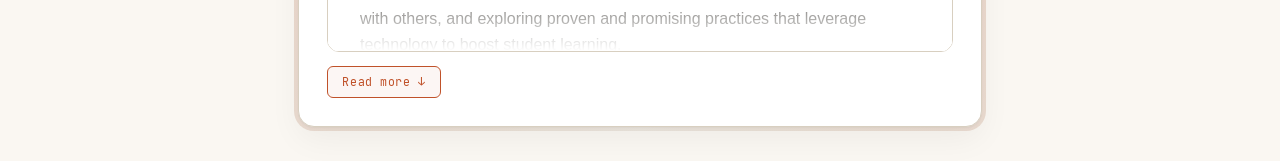
==== commit a9947b32: "Fix empty v0.3 post and de-duplicate home page article previews posts/patch-notes-v0-3.html was comm" ====
--- a/index.html
+++ b/index.html
@@ -215,22 +215,23 @@
   font-weight: 400;
   letter-spacing: -0.01em;
   line-height: 1.25;
-  margin-bottom: 0.75rem;
+  margin-bottom: 1rem;
   color: var(--text);
 }
-.post-excerpt {
-  font-size: 0.875rem;
-  line-height: 1.65;
+/* The card title doubles as the permalink to the post. */
+.post-card h2 a {
+  color: inherit;
+  text-decoration: none;
+  transition: color 0.2s ease;
+}
+.post-card h2 a::after {
+  content: ' \2197';
+  font-size: 0.7em;
   color: var(--muted);
-  margin-bottom: 1.25rem;
-  max-width: 65ch;
-}
-.post-actions {
-  display: flex;
-  gap: 0.6rem;
-  flex-wrap: wrap;
-  margin-bottom: 1.5rem;
-}
+  transition: color 0.2s ease;
+}
+.post-card h2 a:hover,
+.post-card h2 a:hover::after { color: var(--accent); }
 .post-btn {
   font-family: var(--font-mono);
   font-size: 0.72rem;
@@ -246,11 +247,29 @@
 .post-btn:hover { background: var(--accent); color: #fff; }
 
 /* ----- embedded post body ----- */
+.post-stack {
+  /* Collapsed preview height - about one or two paragraphs. Read from here by
+     the script, so this is the only place the number is written. */
+  --preview-h: 260px;
+}
 .post-body {
+  position: relative;
   background: #fff;
   border: 1px solid var(--border);
   border-radius: 12px;
   overflow: hidden;
+}
+.post-body.collapsed { max-height: var(--preview-h); }
+/* Fade the clipped edge so it reads as "there is more below". */
+.post-body.collapsed::after {
+  content: '';
+  position: absolute;
+  left: 0;
+  right: 0;
+  bottom: 0;
+  height: 90px;
+  background: linear-gradient(to bottom, rgba(255,255,255,0), #fff);
+  pointer-events: none;
 }
 .post-body iframe {
   display: block;
@@ -258,6 +277,7 @@
   border: 0;
   background: #fff;
 }
+.post-more { margin-top: 0.9rem; }
 
 /* ========== FOOTER (shared with contrapaul.com) ========== */
 .site-footer {
@@ -364,7 +384,10 @@
       var css = doc.createElement('style');
       css.textContent =
         'html,body{background:#fff!important;}' +
-        '.site-header,.post-meta-top,.site-footer{display:none!important;}';
+        // The card already shows the title and the date, and links to the post,
+        // so the post's own chrome and heading would just repeat them here.
+        '.site-header,.post-meta-top,.site-footer,.post h1,.post-subtitle{display:none!important;}' +
+        '.post{padding:1.75rem 2rem 2rem!important;}';
       doc.head.appendChild(css);
       frame.style.height = doc.documentElement.scrollHeight + 'px';
     } catch (e) { /* cross-origin or not ready — leave default height */ }
@@ -387,16 +410,34 @@
     if (!res.ok) throw new Error('Failed to load posts/' + file);
     var html = await res.text();
     var doc = new DOMParser().parseFromString(html, 'text/html');
+    // A file with no post-title meta is empty or malformed - e.g. a post that
+    // was committed before its content was saved. Skip it rather than render a
+    // card titled with the raw filename and no date, tag, excerpt or body.
+    var title = metaContent(doc, 'post-title');
+    if (!title) throw new Error('posts/' + file + ' has no post-title meta - skipping');
     var date = metaContent(doc, 'post-date');
     return {
       file: file,
       id: slugify(file),
-      title: metaContent(doc, 'post-title') || file,
+      title: title,
       tag: metaContent(doc, 'post-tag') || 'Post',
       date: date,
-      dateLabel: metaContent(doc, 'post-date-label') || date,
-      excerpt: metaContent(doc, 'description')
+      dateLabel: metaContent(doc, 'post-date-label') || date
     };
+  }
+
+  // Show the toggle only when the post is actually taller than the preview,
+  // and never re-collapse a post the reader has opened.
+  function syncToggle(article) {
+    var body = article.querySelector('.post-body');
+    var btn = article.querySelector('.post-more');
+    var frame = body.querySelector('iframe');
+    var full = parseFloat(frame.style.height);
+    if (!full) return;
+    var preview = parseFloat(getComputedStyle(document.getElementById('postStack')).getPropertyValue('--preview-h'));
+    var overflows = full > preview + 40;
+    btn.hidden = !overflows;
+    if (!overflows) body.classList.remove('collapsed');
   }
 
   function renderPosts(posts) {
@@ -409,29 +450,41 @@
       var article = document.createElement('article');
       article.className = 'post-card';
       article.id = post.id;
+      var bodyId = post.id + '-body';
       article.innerHTML =
         '<div class="post-card-interior">' +
         '<div class="post-meta">' +
         '<span class="post-tag"></span>' +
         '<span class="post-date"></span>' +
         '</div>' +
-        '<h2></h2>' +
-        '<p class="post-excerpt"></p>' +
-        '<div class="post-actions">' +
-        '<a class="post-btn" target="_blank" rel="noopener">Link to this Article ↗</a>' +
+        '<h2><a target="_blank" rel="noopener"></a></h2>' +
+        '<div class="post-body collapsed" id="' + bodyId + '">' +
+        '<iframe title="" loading="lazy"></iframe>' +
         '</div>' +
-        '<div class="post-body"><iframe title="" loading="lazy"></iframe></div>' +
+        '<button type="button" class="post-btn post-more" aria-controls="' + bodyId + '" aria-expanded="false" hidden>Read more ↓</button>' +
         '</div>';
       article.querySelector('.post-tag').textContent = post.tag;
       article.querySelector('.post-date').textContent = post.dateLabel;
-      article.querySelector('h2').textContent = post.title;
-      article.querySelector('.post-excerpt').textContent = post.excerpt;
-      var link = article.querySelector('.post-btn');
+      var link = article.querySelector('h2 a');
+      link.textContent = post.title;
       link.href = 'posts/' + post.file;
       var frame = article.querySelector('iframe');
       frame.title = post.title;
       frame.src = 'posts/' + post.file;
-      frame.addEventListener('load', function () { fitFrame(frame); });
+      frame.addEventListener('load', function () {
+        fitFrame(frame);
+        syncToggle(article);
+      });
+
+      var body = article.querySelector('.post-body');
+      var moreBtn = article.querySelector('.post-more');
+      moreBtn.addEventListener('click', function () {
+        var collapsed = body.classList.toggle('collapsed');
+        moreBtn.setAttribute('aria-expanded', collapsed ? 'false' : 'true');
+        moreBtn.textContent = collapsed ? 'Read more ↓' : 'Show less ↑';
+        // Collapsing a long post can leave the reader far down the page.
+        if (collapsed) article.scrollIntoView({ block: 'nearest' });
+      });
       stack.appendChild(article);
 
       var sideLink = document.createElement('a');
@@ -442,7 +495,10 @@
     });
 
     window.addEventListener('resize', function () {
-      document.querySelectorAll('.post-body iframe').forEach(fitFrame);
+      document.querySelectorAll('.post-card').forEach(function (article) {
+        fitFrame(article.querySelector('.post-body iframe'));
+        syncToggle(article);
+      });
     });
   }
 
@@ -452,7 +508,13 @@
       var manifestRes = await fetch('posts/manifest.json');
       if (!manifestRes.ok) throw new Error('Failed to load posts/manifest.json');
       var files = await manifestRes.json();
-      var posts = await Promise.all(files.map(loadPost));
+      // One unreadable post must not blank the whole stack, so each load
+      // failure is reported to the console and dropped on its own.
+      var loaded = await Promise.all(files.map(function (file) {
+        return loadPost(file).catch(function (err) { console.warn(err.message); return null; });
+      }));
+      var posts = loaded.filter(function (post) { return post; });
+      if (!posts.length) throw new Error('no readable posts in posts/manifest.json');
       posts.sort(function (a, b) { return b.date.localeCompare(a.date); });
       renderPosts(posts);
     } catch (err) {
